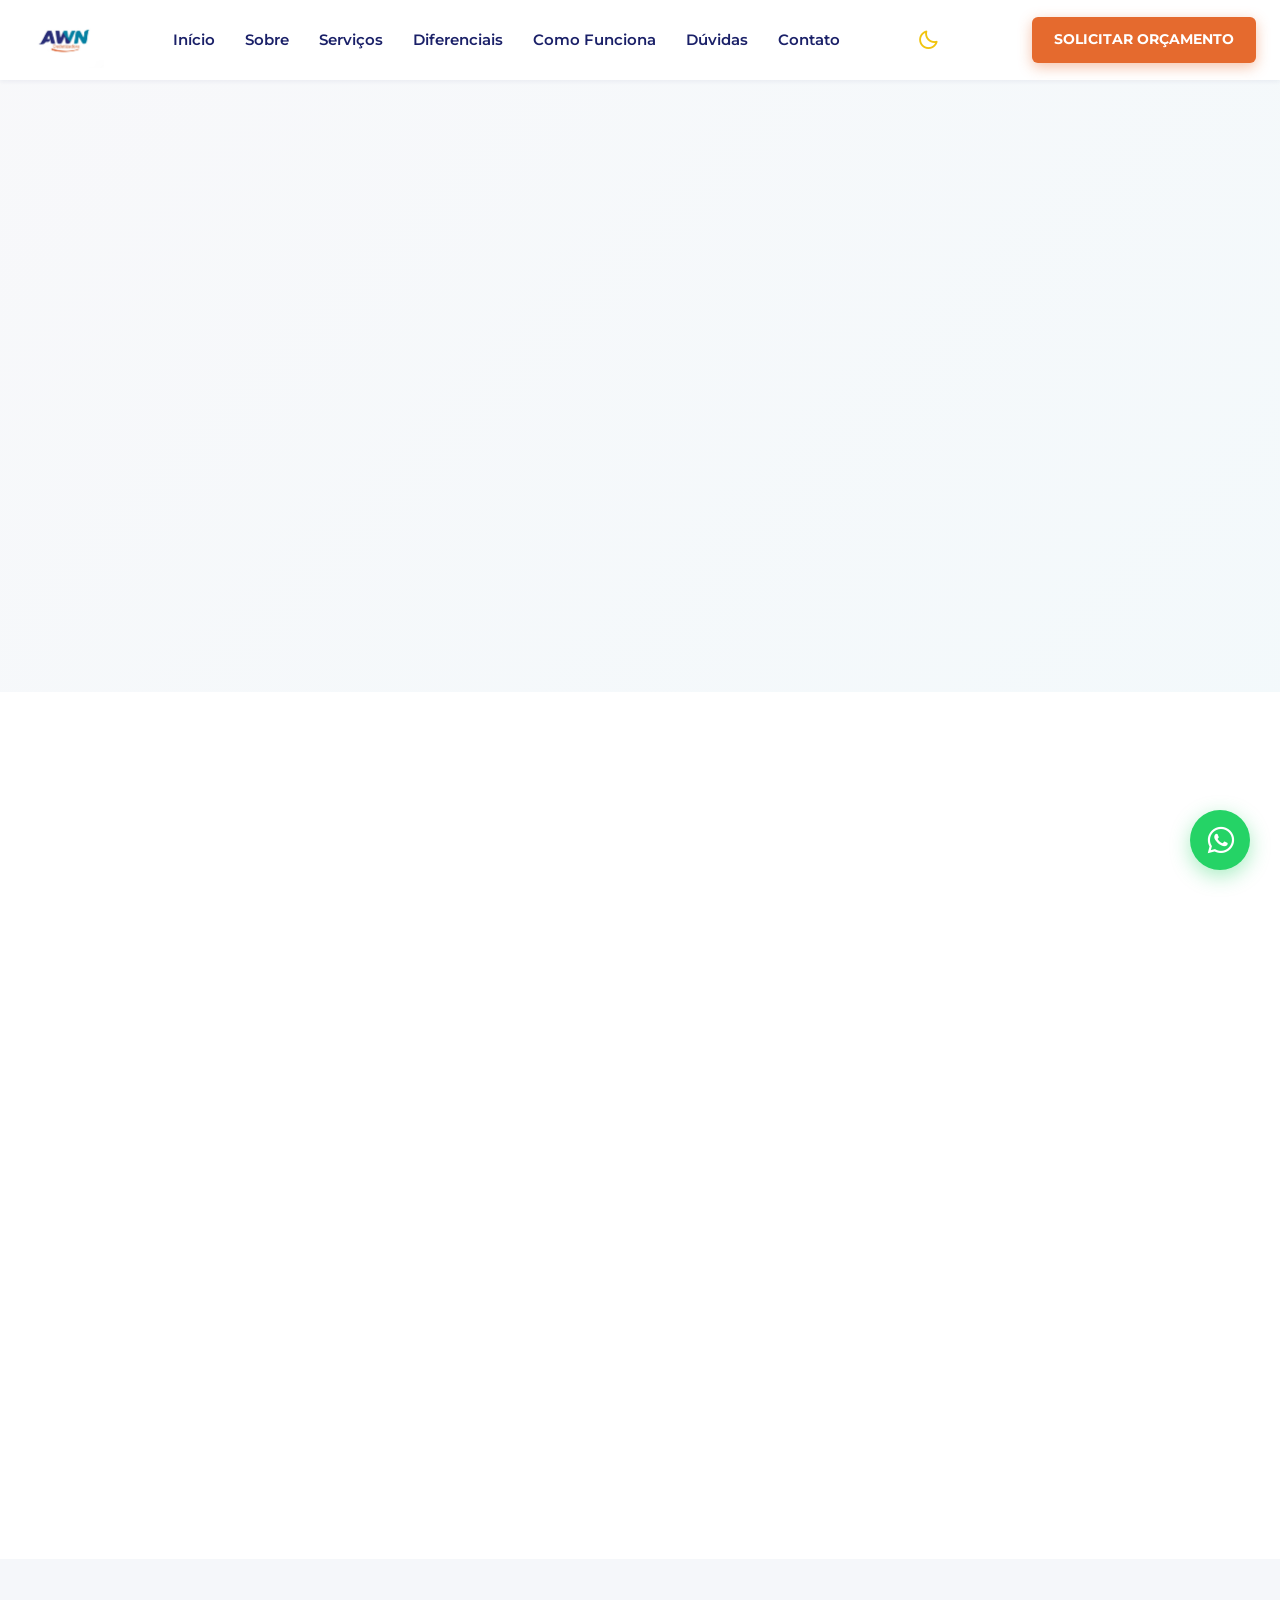
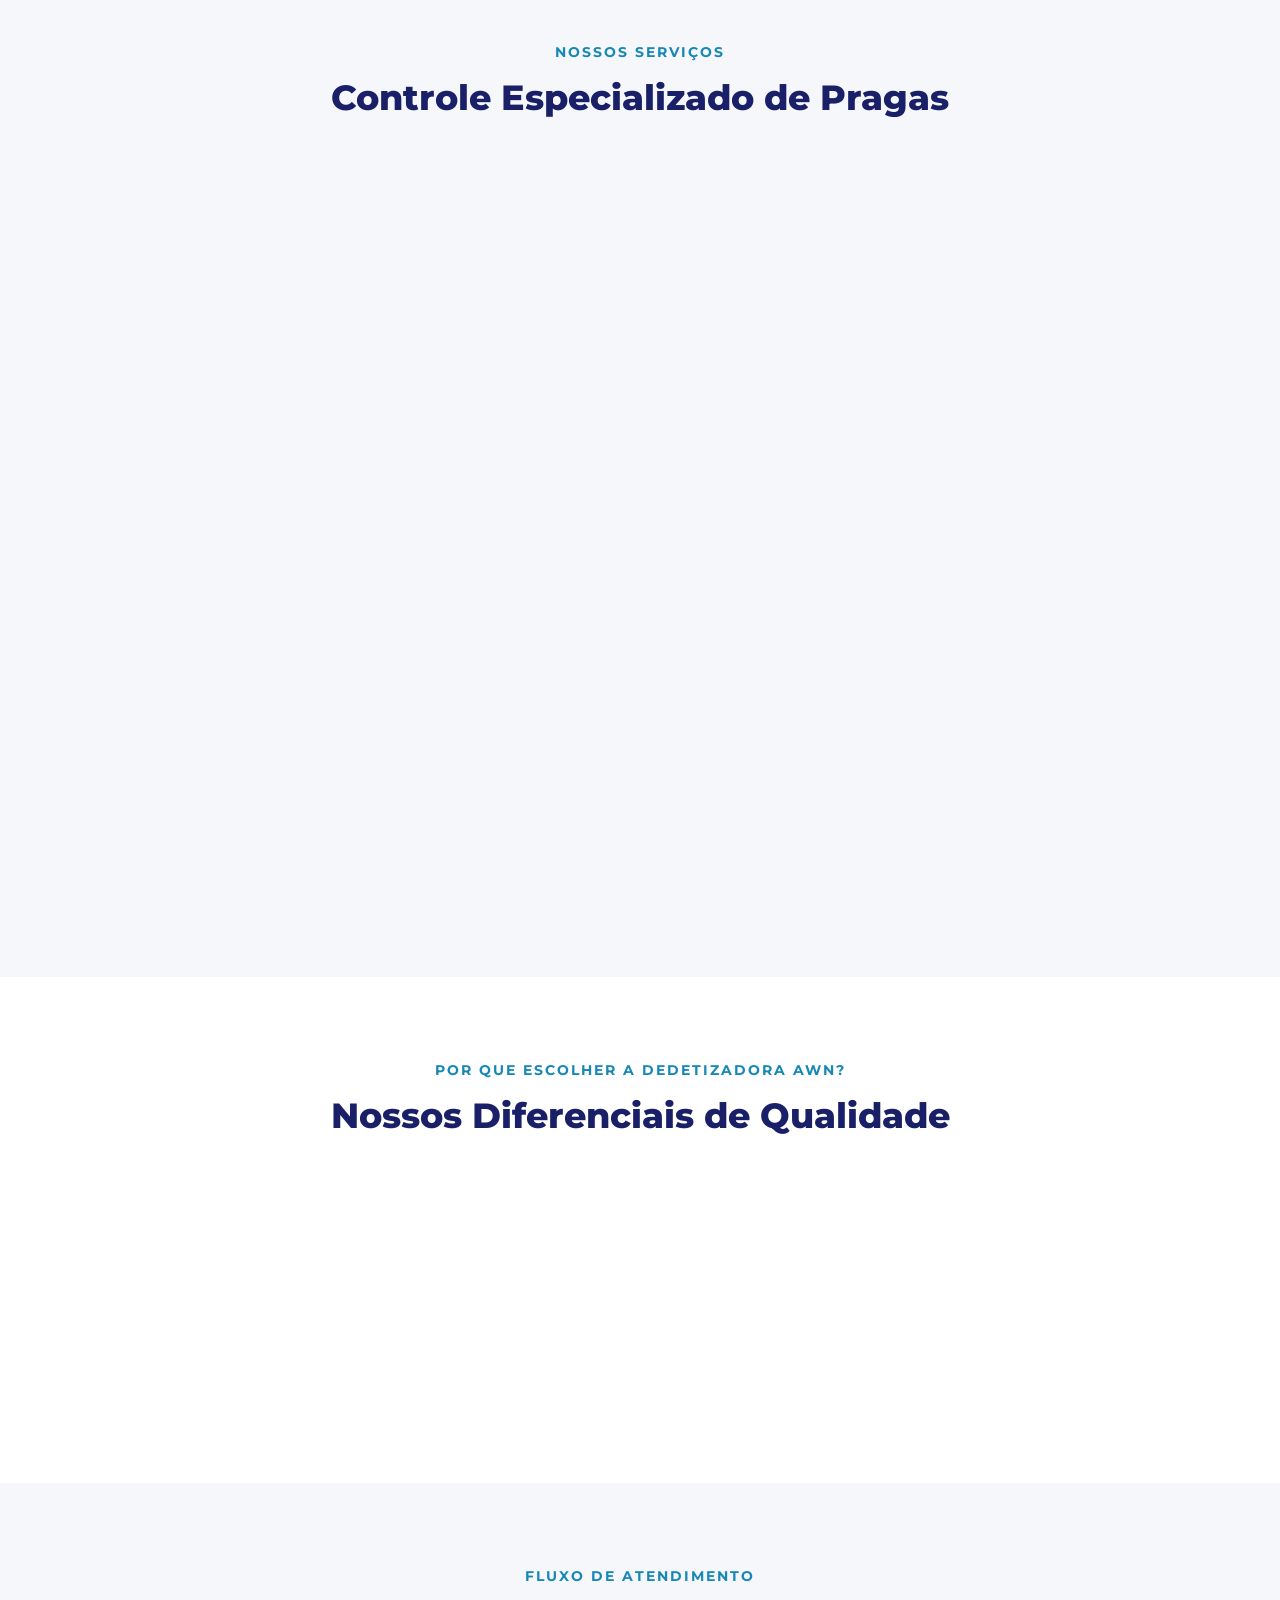
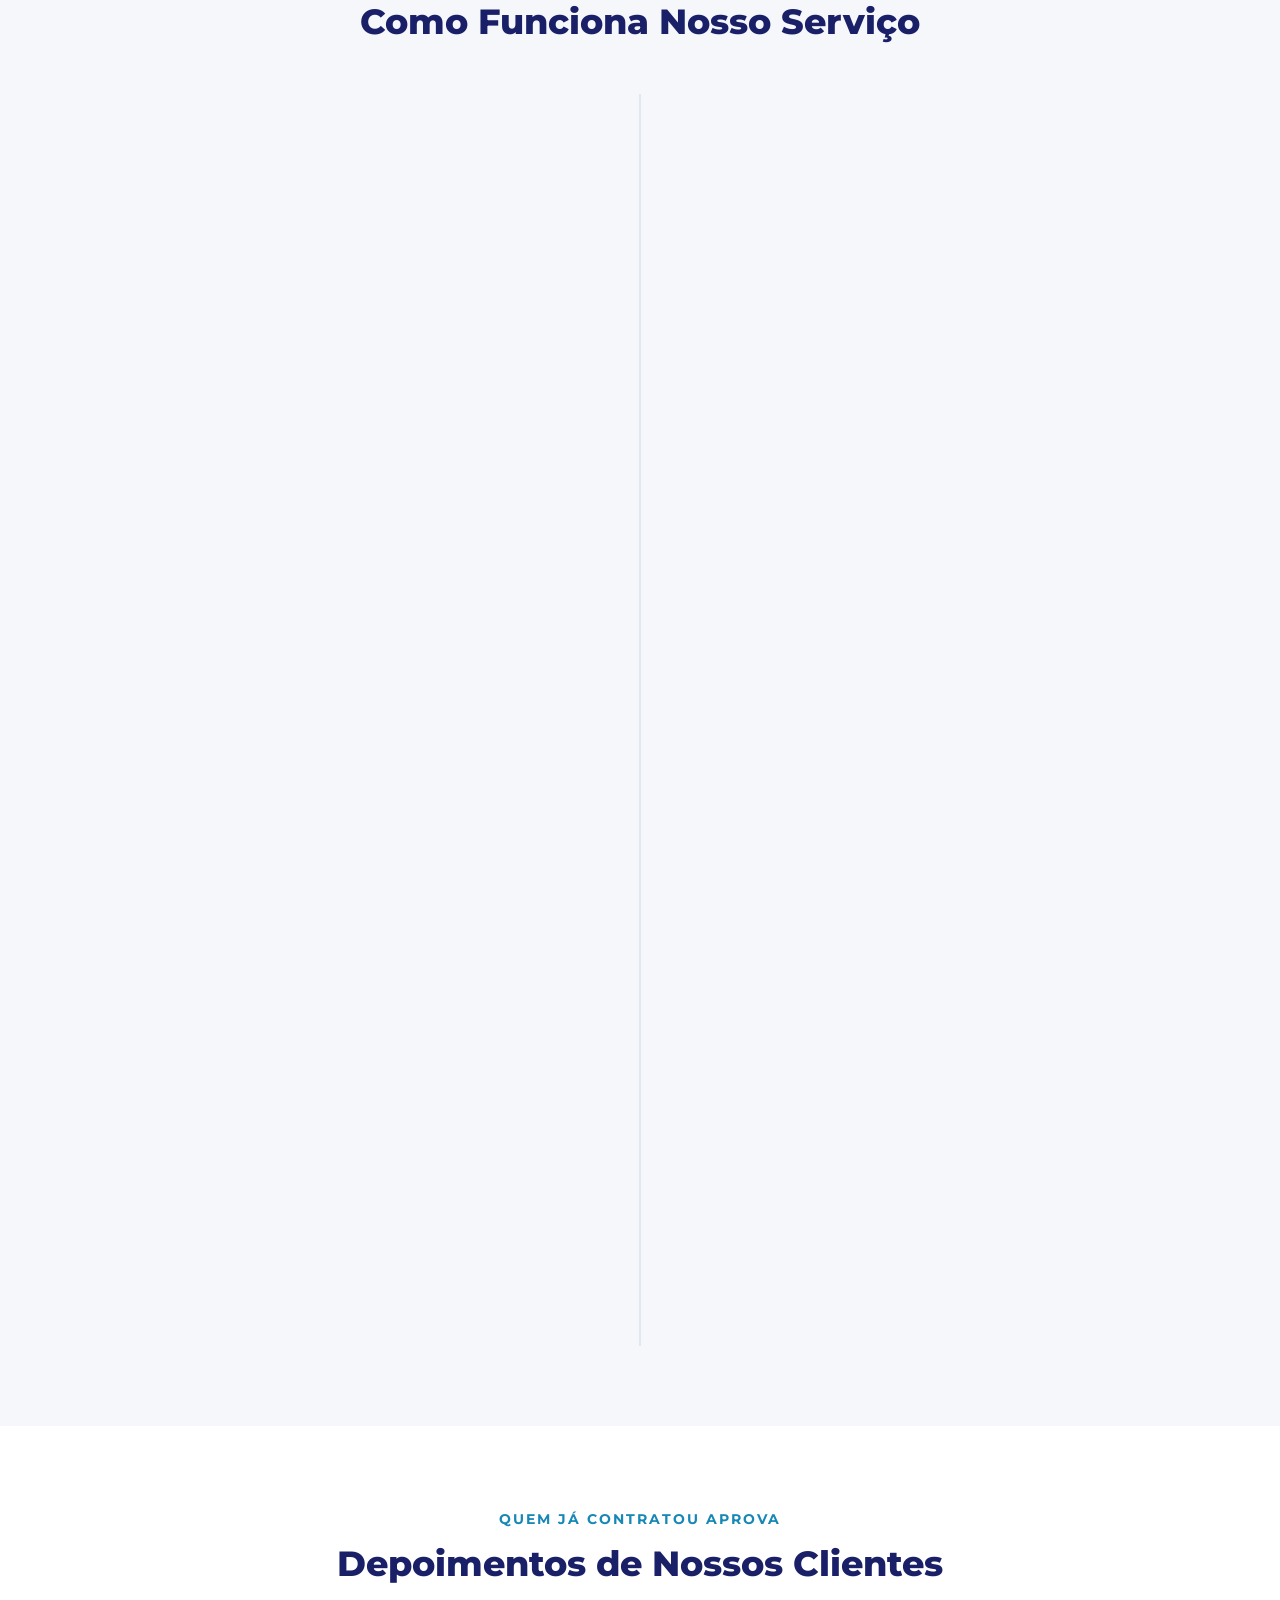
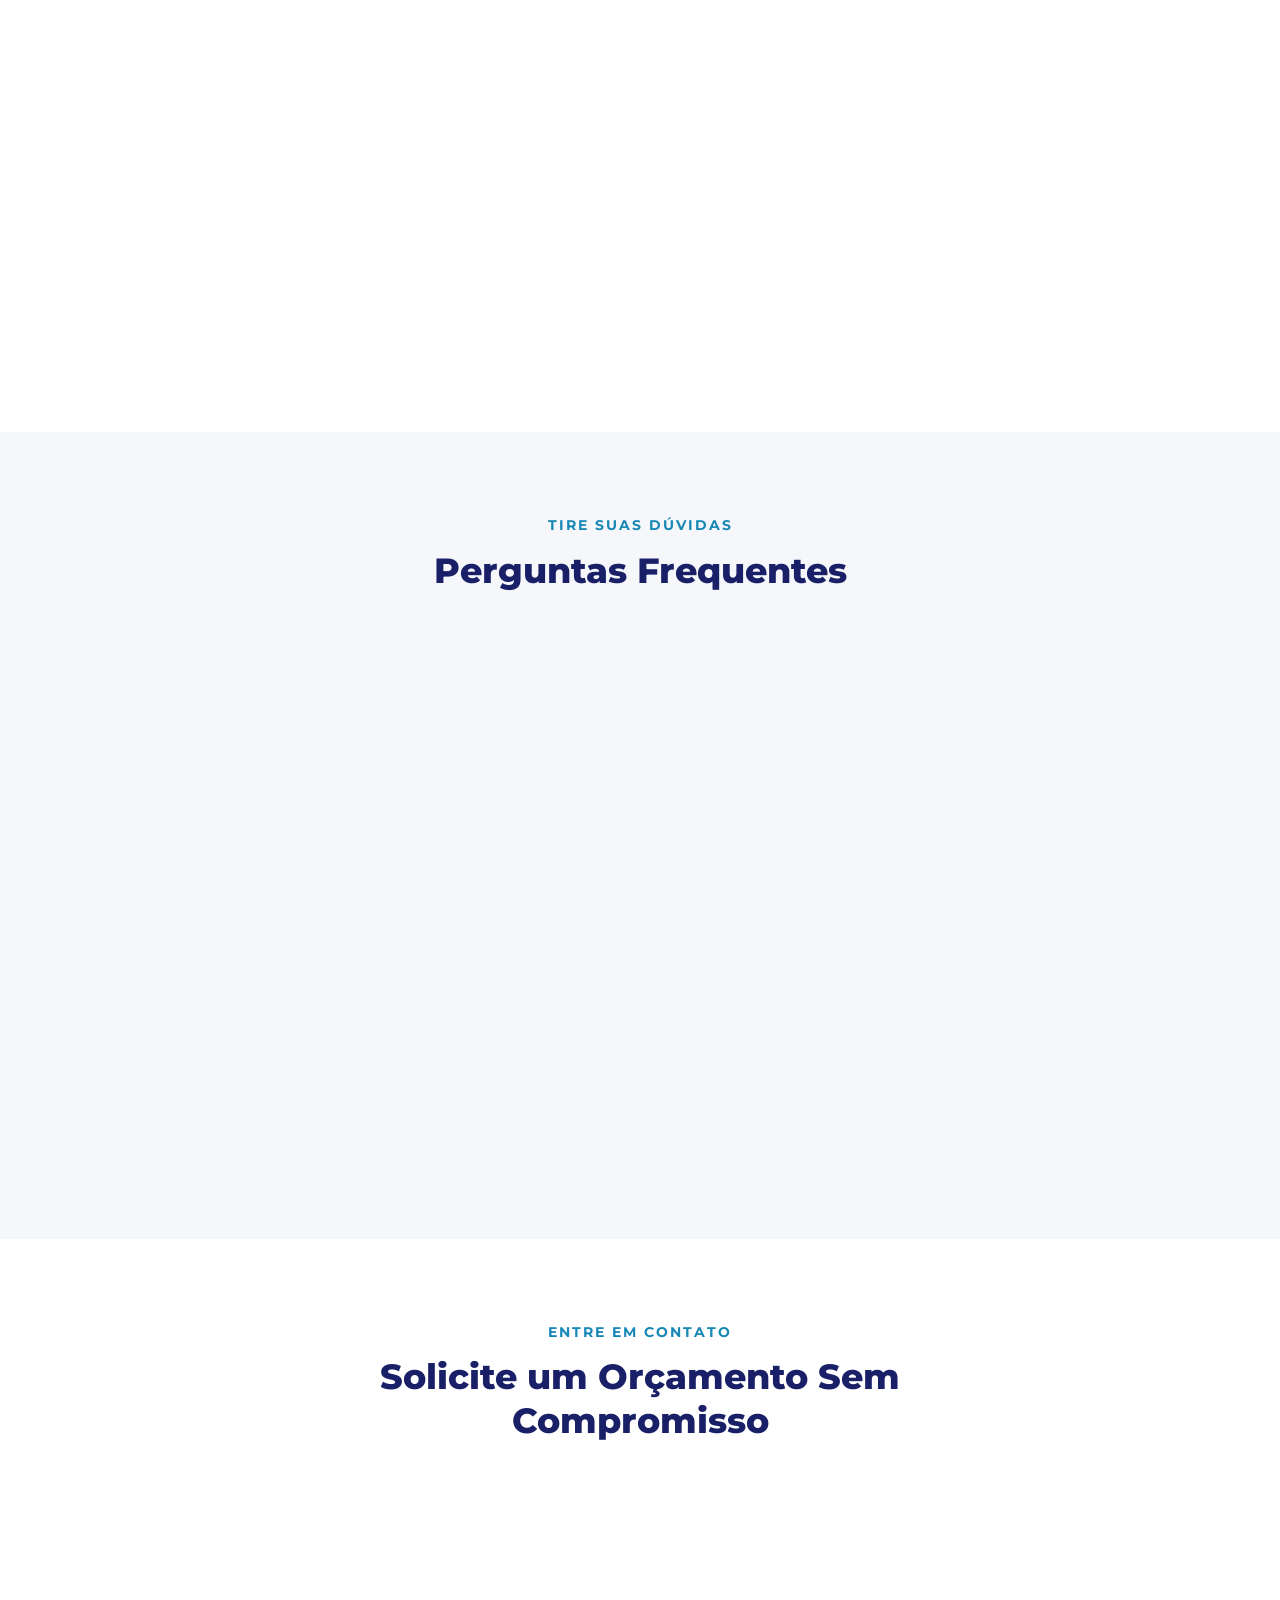
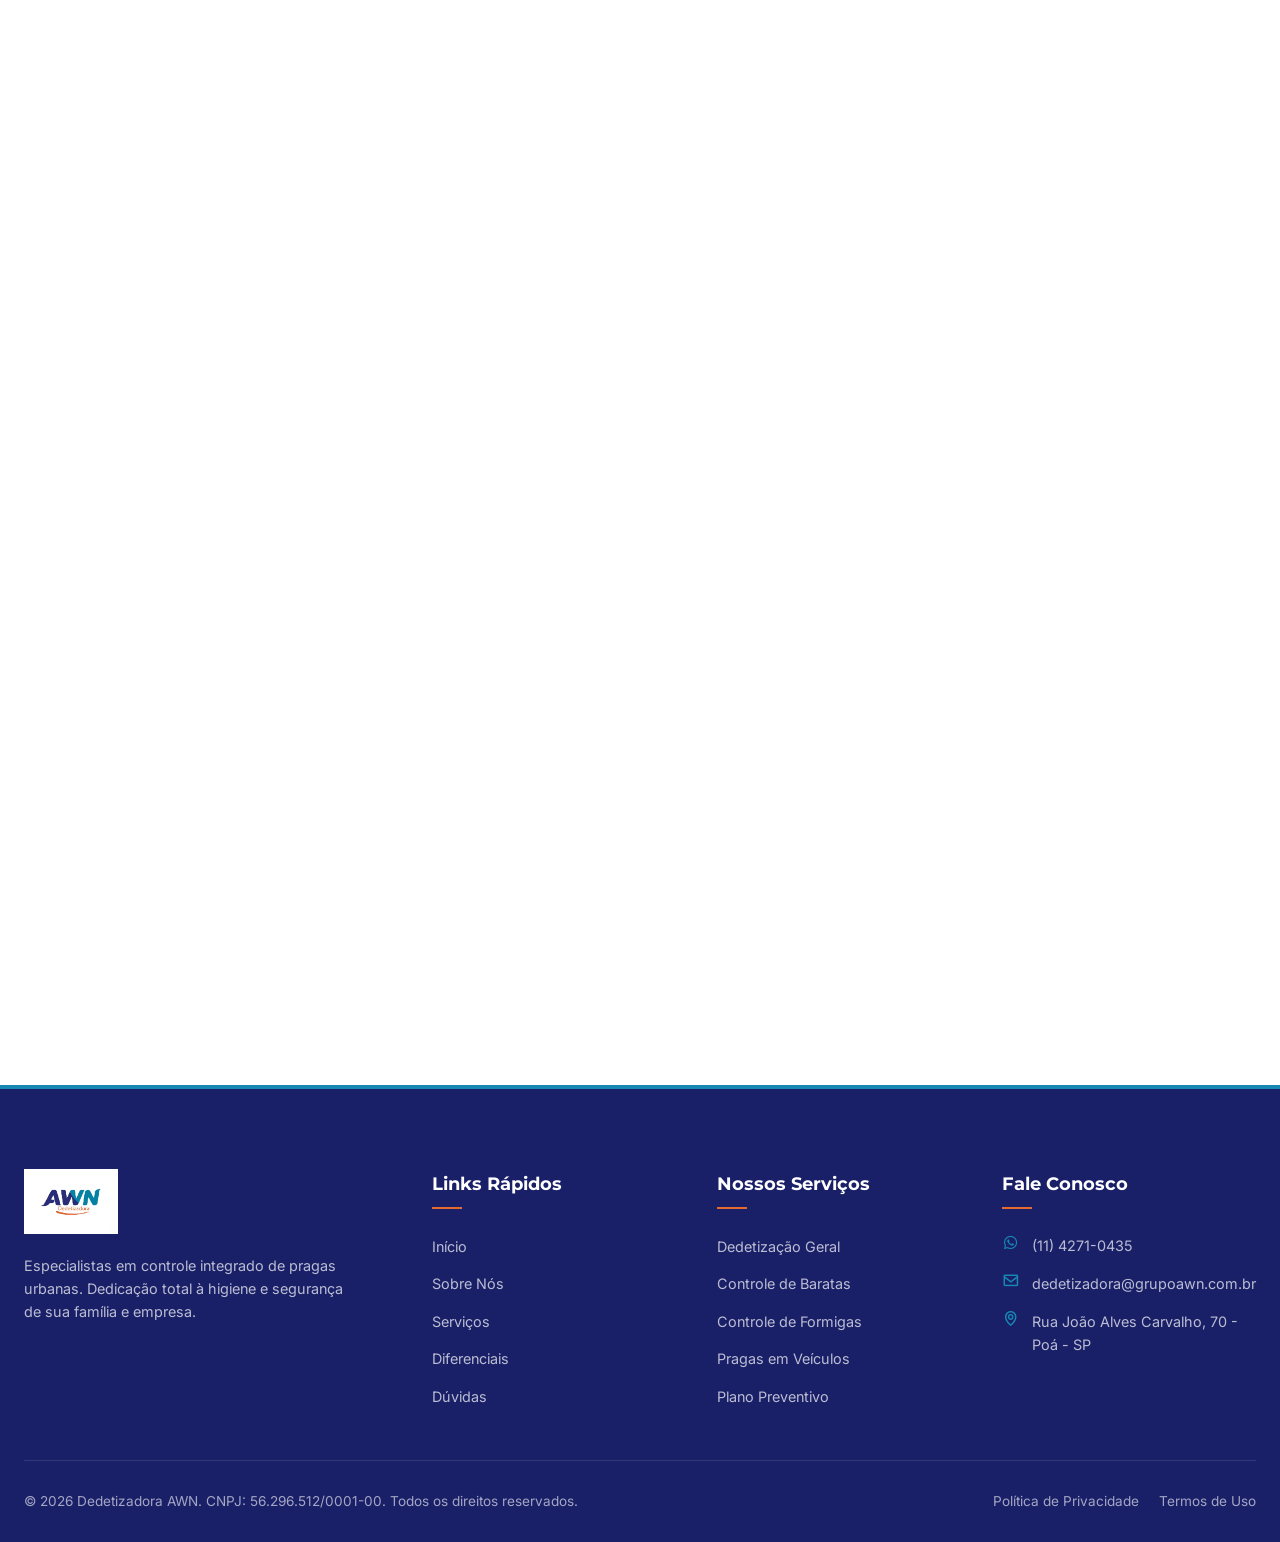
==== index.html @ 953af3a6 "fix: ajustar object-fit do video para contain e adicionar fundo preto" ====
<!DOCTYPE html>
<html lang="pt-BR">
<head>
  <meta charset="UTF-8">
  <meta name="viewport" content="width=device-width, initial-scale=1.0">
  <meta name="description" content="A Dedetizadora AWN oferece controle profissional de pragas urbanas (baratas, formigas, etc.) com segurança e excelência em residências, empresas, indústrias e veículos. Peça um orçamento!">
  <meta name="keywords" content="dedetizadora, dedetização, Dedetizadora AWN, controle de pragas, controle de baratas, controle de formigas, dedetização residencial, dedetização comercial, dedetização industrial, controle de pragas urbanas, controle de pragas em veículos">
  <meta name="author" content="Dedetizadora AWN">
  
  <!-- Open Graph / Facebook -->
  <meta property="og:type" content="website">
  <meta property="og:url" content="https://www.dedetizadoraawn.com.br/">
  <meta property="og:title" content="Dedetizadora AWN | Dedetização Profissional e Controle de Pragas">
  <meta property="og:description" content="Controle profissional de pragas urbanas em residências, comércios, indústrias e veículos com segurança e agilidade.">
  <meta property="og:image" content="assets/logo.jpeg">

  <!-- Twitter -->
  <meta property="twitter:card" content="summary_large_image">
  <meta property="twitter:title" content="Dedetizadora AWN | Dedetização Profissional e Controle de Pragas">
  <meta property="twitter:description" content="Controle profissional de pragas urbanas em residências, comércios, indústrias e veículos.">
  <meta property="twitter:image" content="assets/logo.jpeg">

  <title>Dedetizadora AWN | Dedetização Profissional e Controle de Pragas</title>

  <!-- Boxicons CDN for premium outline/solid icons -->
  <link href="https://unpkg.com/boxicons@2.1.4/css/boxicons.min.css" rel="stylesheet">
  <!-- Main Stylesheet -->
  <link rel="stylesheet" href="css/style.css">

  <!-- Schema.org Structured Data -->
  <script type="application/ld+json">
  {
    "@context": "https://schema.org",
    "@type": "LocalBusiness",
    "name": "Dedetizadora AWN",
    "legalName": "AWN DEDETIZADORA LTDA",
    "image": "assets/logo.jpeg",
    "logo": "assets/logo.jpeg",
    "url": "https://www.dedetizadoraawn.com.br",
    "telephone": "+55-11-4271-0435",
    "email": "dedetizadora@grupoawn.com.br",
    "address": {
      "@type": "PostalAddress",
      "streetAddress": "Rua João Alves Carvalho, 70",
      "addressLocality": "Poá",
      "addressRegion": "SP",
      "postalCode": "08568-360",
      "addressCountry": "BR"
    },
    "priceRange": "$$",
    "openingHoursSpecification": {
      "@type": "OpeningHoursSpecification",
      "dayOfWeek": [
        "Monday",
        "Tuesday",
        "Wednesday",
        "Thursday",
        "Friday",
        "Saturday"
      ],
      "opens": "08:00",
      "closes": "18:00"
    }
  }
  </script>
</head>
<body>

  <!-- HEADER -->
  <header class="header">
    <div class="container">
      <a href="#inicio" class="logo-link">
        <img src="assets/logo.jpeg" alt="Logotipo Oficial Dedetizadora AWN" class="logo-img">
      </a>
      
      <nav class="nav-bar">
        <ul class="nav-menu">
          <li><a href="#inicio" class="nav-link">Início</a></li>
          <li><a href="#sobre" class="nav-link">Sobre</a></li>
          <li><a href="#servicos" class="nav-link">Serviços</a></li>
          <li><a href="#diferenciais" class="nav-link">Diferenciais</a></li>
          <li><a href="#como-funciona" class="nav-link">Como Funciona</a></li>
          <li><a href="#faq" class="nav-link">Dúvidas</a></li>
          <li><a href="#contato" class="nav-link">Contato</a></li>
        </ul>
      </nav>

      <button id="theme-toggle" class="theme-toggle-btn" aria-label="Alternar Tema">
        <i class="bx bx-moon"></i>
      </button>
      <a href="#contato" class="btn btn-primary header-btn">SOLICITAR ORÇAMENTO</a>

      <button class="hamburger" aria-label="Menu de Navegação">
        <span></span>
        <span></span>
        <span></span>
      </button>
    </div>
  </header>

  <!-- HERO SECTION -->
  <section id="inicio" class="hero">
    <div class="container">
      <div class="hero-grid">
        <div class="hero-content" data-animate>
          <div class="hero-tag">
            <span></span> Proteção garantida contra pragas urbanas
          </div>
          <h1 class="hero-title">Dedetização Profissional e Controle de Pragas Urbanas</h1>
          <p class="hero-subtitle">A Dedetizadora AWN oferece soluções eficientes e seguras para eliminar e prevenir pragas em residências, empresas, indústrias e veículos.</p>
          <div class="hero-btns">
            <a href="#contato" class="btn btn-primary">Solicitar Orçamento</a>
            <a href="https://wa.me/551142710435" target="_blank" rel="noopener noreferrer" class="btn btn-whatsapp"><i class="bx bxl-whatsapp"></i> WhatsApp</a>
          </div>
        </div>
        <div class="hero-image-wrapper" data-animate>
          <div class="hero-img-box">
            <img src="https://images.unsplash.com/photo-1584622650111-993a426fbf0a?auto=format&fit=crop&w=1200&q=80" alt="Técnico Dedetizador em Ação - Ambiente Limpo e Seguro" loading="lazy">
          </div>
        </div>
      </div>
    </div>
  </section>

  <!-- SOBRE A EMPRESA -->
  <section id="sobre" class="section-padding">
    <div class="container">
      <div class="about-grid">
        <div class="about-img-box" data-animate>
          <video id="about-video" class="about-video" src="assets/video.mp4" autoplay muted loop style="width: 100%; height: 450px; object-fit: contain; background-color: #000000; border-radius: var(--border-radius-lg); box-shadow: var(--shadow-lg);"></video>
          <button id="video-sound-toggle" class="video-sound-btn" aria-label="Ativar Áudio" style="position: absolute; bottom: 20px; right: 20px; z-index: 10; background: rgba(0,0,0,0.6); color: white; border: none; width: 40px; height: 40px; border-radius: 50%; cursor: pointer; display: flex; align-items: center; justify-content: center; transition: 0.3s;"><i class="bx bx-volume-mute" style="font-size: 1.4rem;"></i></button>
          <div class="about-badge">
            <span class="number">100%</span>
            <span class="text">Segurança e Eficácia</span>
          </div>
        </div>
        <div class="about-content" data-animate>
          <div class="section-title-wrapper" style="margin: 0 0 30px 0;">
            <span class="section-subtitle">Sobre Nós</span>
            <h2 class="section-title">Confiança, Compromisso e Resultados Comprovados</h2>
          </div>
          <p class="about-text">A Dedetizadora AWN atua no controle de pragas urbanas oferecendo serviços especializados para residências, empresas, indústrias e estabelecimentos comerciais. Nossa missão é proporcionar ambientes saudáveis e livres de ameaças biológicas com transparência absoluta.</p>
          
          <div class="about-features">
            <div class="about-feature-item">
              <span class="about-feature-icon">✔</span>
              <div>
                <h4 class="about-feature-title">Equipe Capacitada</h4>
                <p class="about-feature-desc">Profissionais treinados e prontos para qualquer nível de infestação.</p>
              </div>
            </div>
            <div class="about-feature-item">
              <span class="about-feature-icon">✔</span>
              <div>
                <h4 class="about-feature-title">Produtos Adequados</h4>
                <p class="about-feature-desc">Fórmulas seguras registradas na ANVISA que protegem sua saúde.</p>
              </div>
            </div>
            <div class="about-feature-item">
              <span class="about-feature-icon">✔</span>
              <div>
                <h4 class="about-feature-title">Atendimento Personalizado</h4>
                <p class="about-feature-desc">Soluções moldadas de acordo com as especificidades do seu imóvel.</p>
              </div>
            </div>
            <div class="about-feature-item">
              <span class="about-feature-icon">✔</span>
              <div>
                <h4 class="about-feature-title">Segurança nos Procedimentos</h4>
                <p class="about-feature-desc">Cuidado extremo com crianças, pets e meio ambiente.</p>
              </div>
          </div>
      </div>
    </div>
  </div>

      <!-- MISSÃO, VISÃO E VALORES -->
      <div class="mvm-grid" style="margin-top: 60px;" data-animate>
        <div class="mvm-card">
          <div class="mvm-header">
            <img src="assets/logo.jpeg" alt="Logotipo AWN" class="mvm-logo">
            <h3 class="mvm-title">Missão</h3>
          </div>
          <p class="mvm-text">Controlar, valorizar por meio de Serviço Especializado de Controle de Pragas Urbanas, executados com excelência, segurança, honestidade e responsabilidade, garantindo a satisfação dos clientes e Respeitando o Meio Ambiente.</p>
        </div>
        <div class="mvm-card">
          <div class="mvm-header">
            <img src="assets/logo.jpeg" alt="Logotipo AWN" class="mvm-logo">
            <h3 class="mvm-title">Visão</h3>
          </div>
          <p class="mvm-text">Ser reconhecida como referência em Controle de Pragas Urbanas, destacando-se pela qualidade dos serviços prestados em Indústrias, Comércios, Residências, transmitindo confiança, transparência e compromisso com o Cliente.</p>
        </div>
        <div class="mvm-card">
          <div class="mvm-header">
            <img src="assets/logo.jpeg" alt="Logotipo AWN" class="mvm-logo">
            <h3 class="mvm-title">Valores</h3>
          </div>
          <p class="mvm-text">Nossos valores são pautados na honestidade, transparência, qualidade, segurança, inovação, respeito às pessoas e ao Meio Ambiente, sustentabilidade e compromisso com a excelência e a satisfação de nossos clientes.</p>
        </div>
      </div>
    </div>
  </section>

  <!-- SERVIÇOS -->
  <section id="servicos" class="section-padding bg-light">
    <div class="container">
      <div class="section-title-wrapper text-center">
        <span class="section-subtitle">Nossos Serviços</span>
        <h2 class="section-title">Controle Especializado de Pragas</h2>
      </div>

      <div class="services-grid">
        <!-- Dedetização Geral -->
        <div class="service-card" data-animate>
          <div class="service-icon-box">
            <i class="bx bx-home-alt"></i>
          </div>
          <h3 class="service-title">Dedetização Geral</h3>
          <p class="service-desc">Controle completo de pragas urbanas utilizando técnicas modernas e seguras para a proteção do seu lar ou comércio.</p>
          <a href="#contato" class="service-link">Solicitar <i class="bx bx-right-arrow-alt"></i></a>
        </div>

        <!-- Controle de Baratas -->
        <div class="service-card" data-animate>
          <div class="service-icon-box">
            <i class="bx bx-bug"></i>
          </div>
          <h3 class="service-title">Controle de Baratas</h3>
          <p class="service-desc">Tratamento especializado e localizado para eliminação de baratas e prevenção duradoura de novas infestações.</p>
          <a href="#contato" class="service-link">Solicitar <i class="bx bx-right-arrow-alt"></i></a>
        </div>

        <!-- Controle de Formigas -->
        <div class="service-card" data-animate>
          <div class="service-icon-box">
            <i class="bx bx-hive"></i>
          </div>
          <h3 class="service-title">Controle de Formigas</h3>
          <p class="service-desc">Eliminação precisa de focos ocultos, atacando e controlando diretamente as colônias estruturadas.</p>
          <a href="#contato" class="service-link">Solicitar <i class="bx bx-right-arrow-alt"></i></a>
        </div>

        <!-- Controle em Veículos -->
        <div class="service-card" data-animate>
          <div class="service-icon-box">
            <i class="bx bx-car"></i>
          </div>
          <h3 class="service-title">Controle de Pragas em Veículos</h3>
          <p class="service-desc">Aplicação profissional de praguicidas em frotas, caminhões e transportes, seguindo normas de segurança veicular.</p>
          <a href="#contato" class="service-link">Solicitar <i class="bx bx-right-arrow-alt"></i></a>
        </div>

        <!-- Controle Preventivo -->
        <div class="service-card" data-animate>
          <div class="service-icon-box">
            <i class="bx bx-shield-quarter"></i>
          </div>
          <h3 class="service-title">Controle Preventivo</h3>
          <p class="service-desc">Planos de controle e monitoramento contínuo para empresas, condomínios e indústrias manterem-se livres de pragas.</p>
          <a href="#contato" class="service-link">Solicitar <i class="bx bx-right-arrow-alt"></i></a>
        </div>
      </div>
    </div>
  </section>

  <!-- DIFERENCIAIS -->
  <section id="diferenciais" class="section-padding">
    <div class="container">
      <div class="section-title-wrapper text-center">
        <span class="section-subtitle">Por que escolher a Dedetizadora AWN?</span>
        <h2 class="section-title">Nossos Diferenciais de Qualidade</h2>
      </div>

      <div class="diff-grid">
        <div class="diff-card" data-animate>
          <i class="bx bx-time-five diff-icon"></i>
          <h4 class="diff-title">Atendimento Rápido</h4>
          <p class="diff-desc">Equipe de prontidão para responder e agendar o seu tratamento sem demoras.</p>
        </div>
        <div class="diff-card" data-animate>
          <i class="bx bx-award diff-icon"></i>
          <h4 class="diff-title">Técnicos Especializados</h4>
          <p class="diff-desc">Profissionais altamente treinados com os melhores equipamentos do mercado.</p>
        </div>
        <div class="diff-card" data-animate>
          <i class="bx bx-test-tube diff-icon"></i>
          <h4 class="diff-title">Produtos de Qualidade</h4>
          <p class="diff-desc">Utilização exclusiva de produtos de laboratórios renomados e autorizados.</p>
        </div>
        <div class="diff-card" data-animate>
          <i class="bx bx-lock-alt diff-icon"></i>
          <h4 class="diff-title">Segurança Máxima</h4>
          <p class="diff-desc">Procedimentos elaborados para garantir a proteção de pessoas, pets e plantas.</p>
        </div>
      </div>
    </div>
  </section>

  <!-- COMO FUNCIONA (LINHA DO TEMPO) -->
  <section id="como-funciona" class="section-padding bg-light">
    <div class="container">
      <div class="section-title-wrapper text-center">
        <span class="section-subtitle">Fluxo de Atendimento</span>
        <h2 class="section-title">Como Funciona Nosso Serviço</h2>
      </div>

      <div class="timeline">
        <div class="timeline-item left" data-animate>
          <div class="timeline-content">
            <span class="timeline-step">1</span>
            <h4 class="timeline-title">Solicitação do Orçamento</h4>
            <p class="timeline-desc">Você entra em contato conosco por WhatsApp ou formulário descrevendo seu problema.</p>
          </div>
        </div>
        
        <div class="timeline-item right" data-animate>
          <div class="timeline-content">
            <span class="timeline-step">2</span>
            <h4 class="timeline-title">Avaliação do Local</h4>
            <p class="timeline-desc">Análise técnica detalhada das áreas afetadas e do nível de infestação das pragas.</p>
          </div>
        </div>

        <div class="timeline-item left" data-animate>
          <div class="timeline-content">
            <span class="timeline-step">3</span>
            <h4 class="timeline-title">Identificação do Problema</h4>
            <p class="timeline-desc">Mapeamos as espécies invasoras e criamos a estratégia ideal de eliminação.</p>
          </div>
        </div>

        <div class="timeline-item right" data-animate>
          <div class="timeline-content">
            <span class="timeline-step">4</span>
            <h4 class="timeline-title">Aplicação do Tratamento</h4>
            <p class="timeline-desc">Execução segura do serviço com produtos certificados e técnicos dedicados.</p>
          </div>
        </div>

        <div class="timeline-item left" data-animate>
          <div class="timeline-content">
            <span class="timeline-step">5</span>
            <h4 class="timeline-title">Orientações ao Cliente</h4>
            <p class="timeline-desc">Passamos as recomendações pós-aplicação e cuidados preventivos imediatos.</p>
          </div>
        </div>

        <div class="timeline-item right" data-animate>
          <div class="timeline-content">
            <span class="timeline-step">6</span>
            <h4 class="timeline-title">Prevenção Futura</h4>
            <p class="timeline-desc">Sugestões de controle periódico para manter as pragas permanentemente longe.</p>
          </div>
        </div>
      </div>
    </div>
  </section>

  <!-- DEPOIMENTOS -->
  <section class="section-padding">
    <div class="container">
      <div class="section-title-wrapper text-center">
        <span class="section-subtitle">Quem já contratou aprova</span>
        <h2 class="section-title">Depoimentos de Nossos Clientes</h2>
      </div>

      <div class="testimonials-grid">
        <div class="testimonial-card" data-animate>
          <div class="testimonial-stars">★★★★★</div>
          <p class="testimonial-text">"Contratei a Dedetizadora AWN para eliminar uma infestação de baratas na minha residência. O atendimento foi imediato e o serviço muito limpo. Recomendo!"</p>
          <div class="testimonial-user">
            <div class="testimonial-avatar">MR</div>
            <div>
              <h5 class="testimonial-name">Marcos Rocha</h5>
              <span class="testimonial-role">Residencial - Poá, SP</span>
            </div>
          </div>
        </div>

        <div class="testimonial-card" data-animate>
          <div class="testimonial-stars">★★★★★</div>
          <p class="testimonial-text">"Excelente equipe. Fizemos o controle preventivo em nossa transportadora e a aplicação na frota de caminhões. Muita transparência e pontualidade."</p>
          <div class="testimonial-user">
            <div class="testimonial-avatar">AS</div>
            <div>
              <h5 class="testimonial-name">Ana Souza</h5>
              <span class="testimonial-role">Gerente Comercial - São Paulo, SP</span>
            </div>
          </div>
        </div>

        <div class="testimonial-card" data-animate>
          <div class="testimonial-stars">★★★★★</div>
          <p class="testimonial-text">"Os técnicos da Dedetizadora AWN foram muito atenciosos. Explicaram detalhadamente os cuidados pós-aplicação por causa do meu cachorro. Super seguro!"</p>
          <div class="testimonial-user">
            <div class="testimonial-avatar">FL</div>
            <div>
              <h5 class="testimonial-name">Fernanda Lima</h5>
              <span class="testimonial-role">Residencial - Suzano, SP</span>
            </div>
          </div>
        </div>
      </div>
    </div>
  </section>

  <!-- FAQ -->
  <section id="faq" class="section-padding bg-light">
    <div class="container">
      <div class="section-title-wrapper text-center">
        <span class="section-subtitle">Tire suas dúvidas</span>
        <h2 class="section-title">Perguntas Frequentes</h2>
      </div>

      <div class="faq-list">
        <div class="faq-item" data-animate>
          <button class="faq-question">
            A dedetização é segura?
            <span class="faq-icon-toggle">+</span>
          </button>
          <div class="faq-answer">
            <div class="faq-answer-content">
              Sim! Trabalhamos exclusivamente com praguicidas licenciados pela ANVISA e pelo Ministério da Saúde. Nossos técnicos utilizam metodologias de aplicação controladas para garantir a total segurança das pessoas e de animais de estimação.
            </div>
          </div>
        </div>

        <div class="faq-item" data-animate>
          <button class="faq-question">
            Quanto tempo dura o tratamento?
            <span class="faq-icon-toggle">+</span>
          </button>
          <div class="faq-answer">
            <div class="faq-answer-content">
              O tempo de eficácia e garantia varia de acordo com o tipo de praga e o método de aplicação utilizado, geralmente durando entre 3 a 6 meses. Recomendamos planos preventivos frequentes para locais com grande fluxo de mercadorias.
            </div>
          </div>
        </div>

        <div class="faq-item" data-animate>
          <button class="faq-question">
            Preciso sair do ambiente durante o serviço?
            <span class="faq-icon-toggle">+</span>
          </button>
          <div class="faq-answer">
            <div class="faq-answer-content">
              Para a maioria das dedetizações por pulverização convencional, é indicado afastar-se do ambiente por um período de 4 a 6 horas após a aplicação. Crianças, gestantes, idosos e pets podem requerer até 24 horas a depender da recomendação técnica. Em tratamentos com gel, geralmente não há necessidade de desocupar o local.
            </div>
          </div>
        </div>

        <div class="faq-item" data-animate>
          <button class="faq-question">
            Vocês atendem empresas?
            <span class="faq-icon-toggle">+</span>
          </button>
          <div class="faq-answer">
            <div class="faq-answer-content">
              Com certeza! Atendemos indústrias, comércios, escritórios, condomínios e estabelecimentos de alimentação com emissão de laudo técnico exigido pela Vigilância Sanitária.
            </div>
          </div>
        </div>

        <div class="faq-item" data-animate>
          <button class="faq-question">
            Vocês trabalham com veículos?
            <span class="faq-icon-toggle">+</span>
          </button>
          <div class="faq-answer">
            <div class="faq-answer-content">
              Sim, possuímos um serviço específico de desinfecção e aplicação de praguicidas em frotas de transporte de cargas, carros particulares, ônibus e caminhões baú, prezando pela segurança da carga e dos condutores.
            </div>
          </div>
        </div>

        <div class="faq-item" data-animate>
          <button class="faq-question">
            Como solicitar orçamento?
            <span class="faq-icon-toggle">+</span>
          </button>
          <div class="faq-answer">
            <div class="faq-answer-content">
              Você pode preencher nosso formulário de contato logo abaixo nesta página, ou clicar no botão do WhatsApp para falar diretamente e de forma imediata com nosso plantão de atendimento.
            </div>
          </div>
        </div>
      </div>
    </div>
  </section>

  <!-- CONTATO -->
  <section id="contato" class="section-padding">
    <div class="container">
      <div class="section-title-wrapper text-center">
        <span class="section-subtitle">Entre em contato</span>
        <h2 class="section-title">Solicite um Orçamento Sem Compromisso</h2>
      </div>

      <div class="contact-grid">
        <!-- Painel de Informações -->
        <div class="contact-info-panel" data-animate>
          <div>
            <h3 class="contact-info-title">Dedetizadora AWN</h3>
            <p class="contact-info-desc">Fale conosco para agendar visitas técnicas ou tirar dúvidas sobre os tratamentos.</p>
            
            <div class="contact-details">
              <div class="contact-detail-item">
                <i class="bx bxl-whatsapp contact-detail-icon"></i>
                <div class="contact-detail-text">
                  <strong>WhatsApp</strong>
                  <a href="https://wa.me/551142710435" target="_blank">(11) 4271-0435</a>
                </div>
              </div>

              <div class="contact-detail-item">
                <i class="bx bx-envelope contact-detail-icon"></i>
                <div class="contact-detail-text">
                  <strong>E-mail</strong>
                  <a href="mailto:dedetizadora@grupoawn.com.br">dedetizadora@grupoawn.com.br</a>
                </div>
              </div>

              <div class="contact-detail-item">
                <i class="bx bx-map contact-detail-icon"></i>
                <div class="contact-detail-text">
                  <strong>Endereço</strong>
                  <span>Rua João Alves Carvalho, 70 - Jardim Nova Poá, Poá - SP, 08568-360</span>
                </div>
              </div>

              <div class="contact-detail-item">
                <i class="bx bx-info-circle contact-detail-icon"></i>
                <div class="contact-detail-text">
                  <strong>CNPJ</strong>
                  <span>56.296.512/0001-00</span>
                </div>
              </div>
            </div>
          </div>

          <div class="contact-socials-wrapper">
            <p style="margin-bottom: 12px; font-weight: 600;">Siga-nos nas redes sociais:</p>
            <div class="contact-socials">
              <a href="https://instagram.com/awndedetizadora" target="_blank" rel="noopener noreferrer" class="social-icon" aria-label="Instagram"><i class="bx bxl-instagram"></i></a>
            </div>
          </div>
        </div>

        <!-- Formulário de Contato -->
        <div class="contact-form-box" data-animate>
          <form id="contact-form">
            <div class="form-group">
              <label for="form-name" class="form-label">Nome Completo *</label>
              <input type="text" id="form-name" class="form-control" placeholder="Seu nome completo" required>
            </div>

            <div class="form-group-row">
              <div class="form-group">
                <label for="form-phone" class="form-label">Telefone / WhatsApp *</label>
                <input type="tel" id="form-phone" class="form-control" placeholder="(11) 99999-9999" required>
              </div>
              <div class="form-group">
                <label for="form-email" class="form-label">E-mail *</label>
                <input type="email" id="form-email" class="form-control" placeholder="seuemail@provedor.com" required>
              </div>
            </div>

            <div class="form-group">
              <label for="form-service" class="form-label">Tipo de Serviço *</label>
              <select id="form-service" class="form-control" required>
                <option value="" disabled selected>Selecione um serviço</option>
                <option value="dedetizacao-geral">Dedetização Geral</option>
                <option value="controle-baratas">Controle de Baratas</option>
                <option value="controle-formigas">Controle de Formigas</option>
                <option value="controle-veicular">Controle de Pragas em Veículos</option>
                <option value="controle-preventivo">Controle Preventivo / Comercial</option>
              </select>
            </div>

            <div class="form-group">
              <label for="form-message" class="form-label">Mensagem / Observação *</label>
              <textarea id="form-message" class="form-control" placeholder="Conte-nos um pouco sobre o problema e o local..." required></textarea>
            </div>

            <button type="submit" class="btn btn-primary form-btn">ENVIAR SOLICITAÇÃO</button>
          </form>
        </div>
      </div>

      <!-- Google Maps Embed -->
      <div class="map-container" data-animate>
        <iframe src="https://www.google.com/maps/embed?pb=!1m18!1m12!1m3!1d3658.125740449929!2d-46.350114!3d-23.527988!2m3!1f0!2f0!3f0!3m2!1i1024!2i768!4f13.1!3m3!1m2!1s0x94ce7bdf55555555%3A0x8888888888888888!2sR.%20Jo%C3%A3o%20Alves%20Carvalho%2C%2070%20-%20Jardim%20Nova%20Poa%2C%20Po%C3%A1%20-%20SP%2C%2008568-360!5e0!3m2!1spt-BR!2sbr!4v1700000000000!5m2!1spt-BR!2sbr" width="600" height="450" style="border:0;" allowfullscreen="" loading="lazy" referrerpolicy="no-referrer-when-downgrade"></iframe>
      </div>
    </div>
  </section>

  <!-- FOOTER -->
  <footer class="footer">
    <div class="container">
      <div class="footer-top">
        <div>
          <img src="assets/logo.jpeg" alt="Dedetizadora AWN Logo Rodapé" class="footer-logo-img">
          <p class="footer-company-desc">Especialistas em controle integrado de pragas urbanas. Dedicação total à higiene e segurança de sua família e empresa.</p>
        </div>

        <div>
          <h4 class="footer-title">Links Rápidos</h4>
          <ul class="footer-links">
            <li><a href="#inicio" class="footer-link">Início</a></li>
            <li><a href="#sobre" class="footer-link">Sobre Nós</a></li>
            <li><a href="#servicos" class="footer-link">Serviços</a></li>
            <li><a href="#diferenciais" class="footer-link">Diferenciais</a></li>
            <li><a href="#faq" class="footer-link">Dúvidas</a></li>
          </ul>
        </div>

        <div>
          <h4 class="footer-title">Nossos Serviços</h4>
          <ul class="footer-links">
            <li><a href="#servicos" class="footer-link">Dedetização Geral</a></li>
            <li><a href="#servicos" class="footer-link">Controle de Baratas</a></li>
            <li><a href="#servicos" class="footer-link">Controle de Formigas</a></li>
            <li><a href="#servicos" class="footer-link">Pragas em Veículos</a></li>
            <li><a href="#servicos" class="footer-link">Plano Preventivo</a></li>
          </ul>
        </div>

        <div>
          <h4 class="footer-title">Fale Conosco</h4>
          <div class="footer-contact-item">
            <i class="bx bxl-whatsapp footer-contact-icon"></i>
            <span>(11) 4271-0435</span>
          </div>
          <div class="footer-contact-item">
            <i class="bx bx-envelope footer-contact-icon"></i>
            <span>dedetizadora@grupoawn.com.br</span>
          </div>
          <div class="footer-contact-item">
            <i class="bx bx-map footer-contact-icon"></i>
            <span>Rua João Alves Carvalho, 70 - Poá - SP</span>
          </div>
        </div>
      </div>

      <div class="footer-bottom">
        <p class="footer-copyright">&copy; 2026 Dedetizadora AWN. CNPJ: 56.296.512/0001-00. Todos os direitos reservados.</p>
        <div class="footer-bottom-links">
          <a href="#" class="footer-bottom-link">Política de Privacidade</a>
          <a href="#" class="footer-bottom-link">Termos de Uso</a>
        </div>
      </div>
    </div>
  </footer>

  <!-- WhatsApp Floating Button -->
  <a href="https://wa.me/551142710435" target="_blank" rel="noopener noreferrer" class="whatsapp-float" aria-label="Fale conosco no WhatsApp">
    <i class="bx bxl-whatsapp"></i>
  </a>

  <!-- Main JavaScript File -->
  <script src="js/main.js"></script>
</body>
</html>
---- css/style.css ----
/* Google Fonts */
@import url('https://fonts.googleapis.com/css2?family=Inter:wght@300;400;500;600;700&family=Montserrat:wght@400;500;600;700;800&display=swap');

/* CSS Variables */
:root {
  --color-primary: #1A2068;       /* Azul Marinho */
  --color-secondary: #3A3B8F;     /* Azul/Violeta */
  --color-accent: #1788B5;        /* Azul Turquesa */
  --color-highlight: #E56A2E;     /* Laranja de destaque */
  --color-white: #FFFFFF;
  --color-bg-light: #F5F7FA;
  --color-text-dark: #1E2229;
  --color-text-muted: #5A6578;
  --color-border: #E2E8F0;
  
  --font-title: 'Montserrat', sans-serif;
  --font-body: 'Inter', sans-serif;
  
  --transition-fast: 0.2s ease;
  --transition-normal: 0.3s ease;
  --transition-slow: 0.5s ease;
  
  --shadow-sm: 0 2px 4px rgba(26, 32, 104, 0.05);
  --shadow-md: 0 10px 20px rgba(26, 32, 104, 0.08);
  --shadow-lg: 0 20px 40px rgba(26, 32, 104, 0.12);
  
  --border-radius-sm: 6px;
  --border-radius-md: 12px;
  --border-radius-lg: 20px;
}

/* Reset and Base Styles */
*, *::before, *::after {
  box-sizing: border-box;
  margin: 0;
  padding: 0;
}

html {
  scroll-behavior: smooth;
  scroll-padding-top: 80px; /* Header height offset */
}

body {
  font-family: var(--font-body);
  color: var(--color-text-dark);
  background-color: var(--color-white);
  line-height: 1.6;
  overflow-x: hidden;
}

img {
  max-width: 100%;
  height: auto;
  display: block;
}

a {
  text-decoration: none;
  color: inherit;
  transition: var(--transition-fast);
}

button, input, textarea, select {
  font-family: inherit;
  font-size: inherit;
}

ul {
  list-style: none;
}

/* Utility Classes */
.container {
  width: 100%;
  max-width: 1320px;
  margin: 0 auto;
  padding: 0 24px;
}

.section-padding {
  padding: 80px 0;
}

.bg-light {
  background-color: var(--color-bg-light);
}

.text-center {
  text-align: center;
}

/* Titles and Headers */
.section-title-wrapper {
  max-width: 700px;
  margin: 0 auto 50px auto;
}

.section-subtitle {
  color: var(--color-accent);
  font-family: var(--font-title);
  font-weight: 700;
  text-transform: uppercase;
  letter-spacing: 2px;
  font-size: 0.85rem;
  margin-bottom: 12px;
  display: inline-block;
}

.section-title {
  font-family: var(--font-title);
  font-size: 2.2rem;
  color: var(--color-primary);
  font-weight: 800;
  line-height: 1.25;
}

/* Buttons */
.btn {
  display: inline-flex;
  align-items: center;
  justify-content: center;
  padding: 14px 28px;
  border-radius: var(--border-radius-sm);
  font-weight: 700;
  font-family: var(--font-title);
  cursor: pointer;
  transition: var(--transition-normal);
  border: 2px solid transparent;
  gap: 10px;
}

.btn-primary {
  background-color: var(--color-highlight);
  color: var(--color-white);
  box-shadow: 0 4px 14px rgba(229, 106, 46, 0.4);
}

.btn-primary:hover {
  background-color: #d1561b;
  transform: translateY(-2px);
  box-shadow: 0 6px 20px rgba(229, 106, 46, 0.5);
}

.btn-secondary {
  background-color: var(--color-primary);
  color: var(--color-white);
  box-shadow: 0 4px 14px rgba(26, 32, 104, 0.3);
}

.btn-secondary:hover {
  background-color: var(--color-secondary);
  transform: translateY(-2px);
  box-shadow: 0 6px 20px rgba(26, 32, 104, 0.4);
}

.btn-outline {
  border-color: var(--color-primary);
  color: var(--color-primary);
  background-color: transparent;
}

.btn-outline:hover {
  background-color: var(--color-primary);
  color: var(--color-white);
}

.btn-whatsapp {
  background-color: #25D366;
  color: var(--color-white);
  box-shadow: 0 4px 14px rgba(37, 211, 102, 0.3);
}

.btn-whatsapp:hover {
  background-color: #128C7E;
  transform: translateY(-2px);
  box-shadow: 0 6px 20px rgba(37, 211, 102, 0.4);
}

/* Header */
.header {
  position: fixed;
  top: 0;
  left: 0;
  width: 100%;
  background-color: rgba(255, 255, 255, 0.95);
  box-shadow: var(--shadow-sm);
  z-index: 1000;
  transition: var(--transition-normal);
  backdrop-filter: blur(10px);
}

.header.scrolled {
  padding: 8px 0;
  box-shadow: var(--shadow-md);
}

.header .container {
  display: flex;
  align-items: center;
  justify-content: space-between;
  height: 80px;
}

.logo-link {
  display: flex;
  align-items: center;
}

.logo-img {
  height: 55px;
  width: auto;
}

.nav-menu {
  display: flex;
  gap: 30px;
  align-items: center;
}

.nav-link {
  font-family: var(--font-title);
  font-weight: 600;
  color: var(--color-primary);
  font-size: 0.95rem;
  position: relative;
}

.nav-link::after {
  content: '';
  position: absolute;
  bottom: -6px;
  left: 0;
  width: 0;
  height: 2px;
  background-color: var(--color-accent);
  transition: var(--transition-normal);
}

.nav-link:hover {
  color: var(--color-accent);
}

.nav-link:hover::after {
  width: 100%;
}

.header-btn {
  padding: 10px 20px;
  font-size: 0.85rem;
}

/* Hamburger Menu */
.hamburger {
  display: none;
  cursor: pointer;
  background: none;
  border: none;
  z-index: 1100;
}

.hamburger span {
  display: block;
  width: 25px;
  height: 3px;
  background-color: var(--color-primary);
  margin: 5px 0;
  transition: var(--transition-normal);
}

/* Hero Section */
.hero {
  padding-top: 160px;
  padding-bottom: 100px;
  background: linear-gradient(135deg, rgba(26, 32, 104, 0.03) 0%, rgba(23, 136, 181, 0.05) 100%);
  position: relative;
  overflow: hidden;
}

.hero-grid {
  display: grid;
  grid-template-columns: 1fr 1fr;
  align-items: center;
  gap: 50px;
}

.hero-content {
  z-index: 2;
}

.hero-tag {
  display: inline-flex;
  align-items: center;
  gap: 8px;
  background-color: rgba(23, 136, 181, 0.1);
  color: var(--color-primary);
  padding: 8px 16px;
  border-radius: 50px;
  font-size: 0.85rem;
  font-weight: 700;
  margin-bottom: 20px;
}

.hero-tag span {
  width: 8px;
  height: 8px;
  background-color: var(--color-accent);
  border-radius: 50%;
  display: inline-block;
}

.hero-title {
  font-family: var(--font-title);
  font-size: 3rem;
  color: var(--color-primary);
  font-weight: 800;
  line-height: 1.15;
  margin-bottom: 20px;
}

.hero-subtitle {
  font-size: 1.15rem;
  color: var(--color-text-muted);
  margin-bottom: 35px;
  max-width: 550px;
}

.hero-btns {
  display: flex;
  gap: 15px;
  flex-wrap: wrap;
}

.hero-image-wrapper {
  position: relative;
  z-index: 1;
}

.hero-img-box {
  background: white;
  padding: 15px;
  border-radius: var(--border-radius-lg);
  box-shadow: var(--shadow-lg);
  overflow: hidden;
  border: 1px solid var(--color-border);
}

.hero-img-box img {
  border-radius: var(--border-radius-md);
  width: 100%;
  height: 400px;
  object-fit: cover;
}

/* About Section */
.about-grid {
  display: grid;
  grid-template-columns: 1fr 1.2fr;
  gap: 60px;
  align-items: center;
}

.about-img-box {
  position: relative;
}

.about-img-box img {
  border-radius: var(--border-radius-lg);
  box-shadow: var(--shadow-lg);
  height: 450px;
  width: 100%;
  object-fit: cover;
}

.about-badge {
  position: absolute;
  bottom: -20px;
  right: -20px;
  background-color: var(--color-primary);
  color: var(--color-white);
  padding: 24px;
  border-radius: var(--border-radius-md);
  box-shadow: var(--shadow-lg);
  text-align: center;
  max-width: 160px;
}

.about-badge .number {
  font-family: var(--font-title);
  font-size: 2.2rem;
  font-weight: 800;
  color: var(--color-highlight);
  display: block;
  line-height: 1;
}

.about-badge .text {
  font-size: 0.75rem;
  font-weight: 600;
  text-transform: uppercase;
}

.about-text {
  font-size: 1.05rem;
  color: var(--color-text-muted);
  margin-bottom: 30px;
}

.about-features {
  display: grid;
  grid-template-columns: 1fr 1fr;
  gap: 20px;
}

.about-feature-item {
  display: flex;
  align-items: flex-start;
  gap: 12px;
}

.about-feature-icon {
  color: var(--color-accent);
  font-size: 1.2rem;
  font-weight: bold;
}

.about-feature-title {
  font-family: var(--font-title);
  font-weight: 700;
  color: var(--color-primary);
  margin-bottom: 4px;
  font-size: 0.95rem;
}

.about-feature-desc {
  font-size: 0.85rem;
  color: var(--color-text-muted);
}

/* Services Section */
.services-grid {
  display: grid;
  grid-template-columns: repeat(auto-fit, minmax(320px, 1fr));
  gap: 30px;
}

.service-card {
  background-color: var(--color-white);
  border: 1px solid var(--color-border);
  padding: 40px 30px;
  border-radius: var(--border-radius-md);
  box-shadow: var(--shadow-sm);
  transition: var(--transition-normal);
  position: relative;
  overflow: hidden;
}

.service-card::before {
  content: '';
  position: absolute;
  top: 0;
  left: 0;
  width: 4px;
  height: 0;
  background-color: var(--color-accent);
  transition: var(--transition-normal);
}

.service-card:hover {
  transform: translateY(-5px);
  box-shadow: var(--shadow-lg);
  border-color: transparent;
}

.service-card:hover::before {
  height: 100%;
}

.service-icon-box {
  width: 60px;
  height: 60px;
  background-color: rgba(23, 136, 181, 0.1);
  color: var(--color-accent);
  border-radius: 50%;
  display: flex;
  align-items: center;
  justify-content: center;
  font-size: 1.8rem;
  margin-bottom: 24px;
  transition: var(--transition-normal);
}

.service-card:hover .service-icon-box {
  background-color: var(--color-accent);
  color: var(--color-white);
}

.service-title {
  font-family: var(--font-title);
  font-size: 1.3rem;
  color: var(--color-primary);
  margin-bottom: 14px;
  font-weight: 700;
}

.service-desc {
  color: var(--color-text-muted);
  font-size: 0.95rem;
  margin-bottom: 20px;
}

.service-link {
  font-family: var(--font-title);
  color: var(--color-accent);
  font-weight: 700;
  font-size: 0.9rem;
  display: inline-flex;
  align-items: center;
  gap: 8px;
}

.service-link:hover {
  color: var(--color-primary);
}

/* Differentials Section */
.diff-grid {
  display: grid;
  grid-template-columns: repeat(auto-fit, minmax(250px, 1fr));
  gap: 30px;
}

.diff-card {
  padding: 30px;
  background-color: var(--color-white);
  border-radius: var(--border-radius-md);
  box-shadow: var(--shadow-sm);
  text-align: center;
  transition: var(--transition-normal);
}

.diff-card:hover {
  transform: translateY(-3px);
  box-shadow: var(--shadow-md);
}

.diff-icon {
  font-size: 2.2rem;
  color: var(--color-highlight);
  margin-bottom: 15px;
}

.diff-title {
  font-family: var(--font-title);
  font-weight: 700;
  font-size: 1.1rem;
  color: var(--color-primary);
  margin-bottom: 10px;
}

.diff-desc {
  font-size: 0.88rem;
  color: var(--color-text-muted);
}

/* Timeline (How it works) */
.timeline {
  position: relative;
  max-width: 800px;
  margin: 0 auto;
}

.timeline::after {
  content: '';
  position: absolute;
  width: 2px;
  background-color: var(--color-border);
  top: 0;
  bottom: 0;
  left: 50%;
  margin-left: -1px;
}

.timeline-item {
  padding: 10px 40px;
  position: relative;
  background-color: inherit;
  width: 50%;
}

.timeline-item::after {
  content: '';
  position: absolute;
  width: 16px;
  height: 16px;
  right: -8px;
  background-color: var(--color-white);
  border: 4px solid var(--color-accent);
  top: 15px;
  border-radius: 50%;
  z-index: 1;
}

.left {
  left: 0;
  text-align: right;
}

.right {
  left: 50%;
}

.right::after {
  left: -8px;
}

.timeline-content {
  padding: 20px 30px;
  background-color: var(--color-white);
  position: relative;
  border-radius: var(--border-radius-md);
  box-shadow: var(--shadow-sm);
  border: 1px solid var(--color-border);
}

.timeline-step {
  display: inline-block;
  background-color: var(--color-primary);
  color: var(--color-white);
  font-family: var(--font-title);
  font-weight: 700;
  width: 30px;
  height: 30px;
  border-radius: 50%;
  line-height: 30px;
  text-align: center;
  font-size: 0.9rem;
  margin-bottom: 10px;
}

.timeline-title {
  font-family: var(--font-title);
  font-weight: 700;
  color: var(--color-primary);
  font-size: 1.15rem;
  margin-bottom: 8px;
}

.timeline-desc {
  font-size: 0.9rem;
  color: var(--color-text-muted);
}

/* Testimonials */
.testimonials-grid {
  display: grid;
  grid-template-columns: repeat(auto-fit, minmax(320px, 1fr));
  gap: 30px;
}

.testimonial-card {
  background-color: var(--color-white);
  padding: 35px;
  border-radius: var(--border-radius-md);
  box-shadow: var(--shadow-sm);
  border: 1px solid var(--color-border);
}

.testimonial-stars {
  color: #FFC107;
  font-size: 1.2rem;
  margin-bottom: 15px;
}

.testimonial-text {
  font-style: italic;
  color: var(--color-text-muted);
  margin-bottom: 20px;
}

.testimonial-user {
  display: flex;
  align-items: center;
  gap: 15px;
}

.testimonial-avatar {
  width: 45px;
  height: 45px;
  border-radius: 50%;
  background-color: var(--color-primary);
  color: var(--color-white);
  display: flex;
  align-items: center;
  justify-content: center;
  font-family: var(--font-title);
  font-weight: 700;
}

.testimonial-name {
  font-family: var(--font-title);
  font-weight: 700;
  font-size: 0.95rem;
  color: var(--color-primary);
}

.testimonial-role {
  font-size: 0.8rem;
  color: var(--color-text-muted);
}

/* FAQ Accordion */
.faq-list {
  max-width: 800px;
  margin: 0 auto;
}

.faq-item {
  background-color: var(--color-white);
  border: 1px solid var(--color-border);
  border-radius: var(--border-radius-md);
  margin-bottom: 16px;
  overflow: hidden;
  transition: var(--transition-normal);
}

.faq-question {
  width: 100%;
  padding: 22px 28px;
  background: none;
  border: none;
  text-align: left;
  font-family: var(--font-title);
  font-weight: 700;
  font-size: 1.05rem;
  color: var(--color-primary);
  cursor: pointer;
  display: flex;
  justify-content: space-between;
  align-items: center;
  gap: 20px;
  transition: var(--transition-normal);
}

.faq-question:hover {
  background-color: rgba(26, 32, 104, 0.02);
}

.faq-icon-toggle {
  font-size: 1.2rem;
  color: var(--color-accent);
  transition: var(--transition-normal);
}

.faq-answer {
  max-height: 0;
  overflow: hidden;
  transition: max-height 0.3s ease-out;
  background-color: var(--color-white);
}

.faq-answer-content {
  padding: 0 28px 24px 28px;
  color: var(--color-text-muted);
  font-size: 0.95rem;
}

.faq-item.active .faq-icon-toggle {
  transform: rotate(45deg);
  color: var(--color-highlight);
}

.faq-item.active {
  border-color: var(--color-accent);
  box-shadow: var(--shadow-sm);
}

/* Contact Section */
.contact-grid {
  display: grid;
  grid-template-columns: 1fr 1.2fr;
  gap: 50px;
}

.contact-info-panel {
  background-color: var(--color-primary);
  color: var(--color-white);
  padding: 50px 40px;
  border-radius: var(--border-radius-lg);
  display: flex;
  flex-direction: column;
  justify-content: space-between;
}

.contact-info-title {
  font-family: var(--font-title);
  font-size: 1.8rem;
  font-weight: 700;
  margin-bottom: 15px;
}

.contact-info-desc {
  color: rgba(255, 255, 255, 0.7);
  margin-bottom: 35px;
}

.contact-details {
  display: flex;
  flex-direction: column;
  gap: 25px;
  margin-bottom: 35px;
}

.contact-detail-item {
  display: flex;
  align-items: flex-start;
  gap: 15px;
}

.contact-detail-icon {
  font-size: 1.4rem;
  color: var(--color-accent);
}

.contact-detail-text {
  font-size: 0.95rem;
}

.contact-detail-text strong {
  display: block;
  font-family: var(--font-title);
  color: var(--color-white);
  margin-bottom: 2px;
}

.contact-socials {
  display: flex;
  gap: 15px;
}

.social-icon {
  width: 40px;
  height: 40px;
  background-color: rgba(255, 255, 255, 0.1);
  border-radius: 50%;
  display: flex;
  align-items: center;
  justify-content: center;
  transition: var(--transition-normal);
  color: var(--color-white);
}

.social-icon:hover {
  background-color: var(--color-highlight);
  transform: translateY(-2px);
}

/* Contact Form */
.contact-form-box {
  background-color: var(--color-white);
  padding: 40px;
  border-radius: var(--border-radius-lg);
  box-shadow: var(--shadow-md);
  border: 1px solid var(--color-border);
}

.form-group-row {
  display: grid;
  grid-template-columns: 1fr 1fr;
  gap: 20px;
  margin-bottom: 20px;
}

.form-group {
  margin-bottom: 20px;
}

.form-label {
  display: block;
  font-family: var(--font-title);
  font-weight: 600;
  font-size: 0.9rem;
  color: var(--color-primary);
  margin-bottom: 8px;
}

.form-control {
  width: 100%;
  padding: 12px 16px;
  border: 1px solid var(--color-border);
  border-radius: var(--border-radius-sm);
  background-color: var(--color-bg-light);
  color: var(--color-text-dark);
  transition: var(--transition-normal);
  outline: none;
}

.form-control:focus {
  border-color: var(--color-accent);
  background-color: var(--color-white);
  box-shadow: 0 0 0 3px rgba(23, 136, 181, 0.1);
}

textarea.form-control {
  resize: vertical;
  min-height: 120px;
}

.form-btn {
  width: 100%;
}

/* Map Section */
.map-container {
  height: 400px;
  border-radius: var(--border-radius-lg);
  overflow: hidden;
  box-shadow: var(--shadow-md);
  border: 1px solid var(--color-border);
  margin-top: 50px;
}

.map-container iframe {
  width: 100%;
  height: 100%;
  border: none;
}

/* WhatsApp Floating Button */
.whatsapp-float {
  position: fixed;
  bottom: 30px;
  right: 30px;
  background-color: #25D366;
  color: var(--color-white);
  width: 60px;
  height: 60px;
  border-radius: 50%;
  display: flex;
  align-items: center;
  justify-content: center;
  font-size: 2.2rem;
  box-shadow: 0 6px 20px rgba(37, 211, 102, 0.4);
  z-index: 999;
  transition: var(--transition-normal);
}

.whatsapp-float:hover {
  background-color: #128C7E;
  transform: translateY(-5px) scale(1.05);
  box-shadow: 0 8px 25px rgba(37, 211, 102, 0.5);
}

/* Footer */
.footer {
  background-color: var(--color-primary);
  color: var(--color-white);
  padding: 80px 0 30px 0;
  border-top: 4px solid var(--color-accent);
}

.footer-top {
  display: grid;
  grid-template-columns: 1.5fr 1fr 1fr 1fr;
  gap: 40px;
  margin-bottom: 50px;
}

.footer-logo-img {
  height: 65px;
  width: auto;
  margin-bottom: 20px;
}

.footer-company-desc {
  color: rgba(255, 255, 255, 0.7);
  font-size: 0.9rem;
  margin-bottom: 20px;
  max-width: 320px;
}

.footer-title {
  font-family: var(--font-title);
  font-size: 1.15rem;
  font-weight: 700;
  margin-bottom: 25px;
  position: relative;
  padding-bottom: 10px;
}

.footer-title::after {
  content: '';
  position: absolute;
  left: 0;
  bottom: 0;
  width: 30px;
  height: 2px;
  background-color: var(--color-highlight);
}

.footer-links {
  display: flex;
  flex-direction: column;
  gap: 12px;
}

.footer-link {
  color: rgba(255, 255, 255, 0.7);
  font-size: 0.9rem;
}

.footer-link:hover {
  color: var(--color-highlight);
  padding-left: 5px;
}

.footer-contact-item {
  display: flex;
  align-items: flex-start;
  gap: 12px;
  color: rgba(255, 255, 255, 0.7);
  font-size: 0.9rem;
  margin-bottom: 15px;
}

.footer-contact-icon {
  color: var(--color-accent);
  font-size: 1.1rem;
}

.footer-bottom {
  border-top: 1px solid rgba(255, 255, 255, 0.1);
  padding-top: 30px;
  display: flex;
  justify-content: space-between;
  align-items: center;
  flex-wrap: wrap;
  gap: 20px;
}

.footer-copyright {
  font-size: 0.85rem;
  color: rgba(255, 255, 255, 0.6);
}

.footer-bottom-links {
  display: flex;
  gap: 20px;
}

.footer-bottom-link {
  font-size: 0.85rem;
  color: rgba(255, 255, 255, 0.6);
}

.footer-bottom-link:hover {
  color: var(--color-highlight);
}

/* Thank You and 404 Pages Styles */
.status-page {
  padding-top: 180px;
  padding-bottom: 100px;
  min-height: 80vh;
  display: flex;
  align-items: center;
  text-align: center;
  background: linear-gradient(135deg, rgba(26, 32, 104, 0.02) 0%, rgba(23, 136, 181, 0.03) 100%);
}

.status-card {
  max-width: 600px;
  margin: 0 auto;
  background: white;
  padding: 60px 40px;
  border-radius: var(--border-radius-lg);
  box-shadow: var(--shadow-lg);
  border: 1px solid var(--color-border);
}

.status-icon {
  width: 80px;
  height: 80px;
  background-color: rgba(23, 136, 181, 0.1);
  color: var(--color-accent);
  border-radius: 50%;
  display: flex;
  align-items: center;
  justify-content: center;
  font-size: 2.5rem;
  margin: 0 auto 30px auto;
}

.status-icon.success {
  background-color: rgba(37, 211, 102, 0.1);
  color: #25D366;
}

.status-icon.error-404 {
  background-color: rgba(229, 106, 46, 0.1);
  color: var(--color-highlight);
}

.status-title {
  font-family: var(--font-title);
  font-size: 2.2rem;
  color: var(--color-primary);
  font-weight: 800;
  margin-bottom: 15px;
}

.status-desc {
  color: var(--color-text-muted);
  font-size: 1.1rem;
  margin-bottom: 35px;
}

.status-actions {
  display: flex;
  gap: 15px;
  justify-content: center;
}

/* Animations */
[data-animate] {
  opacity: 0;
  transform: translateY(20px);
  transition: opacity 0.6s ease-out, transform 0.6s ease-out;
}

[data-animate].animated {
  opacity: 1;
  transform: translateY(0);
}

/* Responsive Breakpoints */
@media (max-width: 992px) {
  .hero-grid {
    grid-template-columns: 1fr;
    text-align: center;
    gap: 40px;
  }
  
  .hero-title {
    font-size: 2.5rem;
  }
  
  .hero-subtitle {
    margin-left: auto;
    margin-right: auto;
  }
  
  .hero-btns {
    justify-content: center;
  }
  
  .hero-img-box img {
    height: 320px;
  }
  
  .about-grid {
    grid-template-columns: 1fr;
    gap: 40px;
  }
  
  .about-img-box {
    max-width: 500px;
    margin: 0 auto 20px auto;
  }
  
  .contact-grid {
    grid-template-columns: 1fr;
  }
  
  .timeline::after {
    left: 31px;
  }
  
  .timeline-item {
    width: 100%;
    padding-left: 70px;
    padding-right: 25px;
  }
  
  .timeline-item::after {
    left: 22px;
    right: auto;
  }
  
  .left {
    text-align: left;
  }
  
  .right {
    left: 0;
  }
  
  .footer-top {
    grid-template-columns: 1fr 1fr;
  }
}

@media (max-width: 768px) {
  .section-title {
    font-size: 1.8rem;
  }
  
  .hamburger {
    display: block;
  }
  
  .nav-menu {
    position: fixed;
    top: 80px;
    left: -100%;
    width: 100%;
    height: calc(100vh - 80px);
    background-color: var(--color-white);
    flex-direction: column;
    align-items: center;
    padding: 50px 0;
    transition: var(--transition-normal);
    box-shadow: var(--shadow-md);
    overflow-y: auto;
  }
  
  .nav-menu.active {
    left: 0;
  }
  
  .header-btn {
    display: none; /* Hide top header CTA button on mobile, it can be accessed in menu or page */
  }
  
  .hamburger.active span:nth-child(1) {
    transform: rotate(45deg) translate(5px, 5px);
  }
  
  .hamburger.active span:nth-child(2) {
    opacity: 0;
  }
  
  .hamburger.active span:nth-child(3) {
    transform: rotate(-45deg) translate(7px, -7px);
  }
  
  .form-group-row {
    grid-template-columns: 1fr;
    gap: 0;
  }
  
  .footer-top {
    grid-template-columns: 1fr;
    gap: 30px;
  }
  
  .footer-bottom {
    flex-direction: column;
    text-align: center;
  }
  
  .whatsapp-float {
    bottom: 20px;
    right: 20px;
    width: 50px;
    height: 50px;
    font-size: 1.8rem;
  }
  
  .status-card {
    padding: 40px 20px;
  }
  
  .status-title {
    font-size: 1.8rem;
  }
  
  .status-actions {
    flex-direction: column;
  }
}

/* Theme Toggle Button */
.theme-toggle-btn {
  background: none;
  border: none;
  font-size: 1.4rem;
  color: #F1C40F;
  cursor: pointer;
  width: 40px;
  height: 40px;
  border-radius: 50%;
  display: flex;
  align-items: center;
  justify-content: center;
  transition: var(--transition-normal);
  margin-right: 15px;
}

.theme-toggle-btn:hover {
  background-color: rgba(26, 32, 104, 0.05);
  color: var(--color-highlight);
}

/* Dark Mode Variable Overrides */
body.dark-theme {
  --color-primary: #8F95F5;       /* Azul/Lilás claro */
  --color-secondary: #B4B7F8;
  --color-white: #0E121E;         /* Fundo escuro */
  --color-bg-light: #161D30;      /* Fundo do card/seção alternada */
  --color-text-dark: #F1F5F9;     /* Texto claro */
  --color-text-muted: #94A3B8;    /* Texto muted */
  --color-border: #1E293B;        /* Borda escura */
  --shadow-sm: 0 2px 4px rgba(0, 0, 0, 0.2);
  --shadow-md: 0 10px 20px rgba(0, 0, 0, 0.3);
  --shadow-lg: 0 20px 40px rgba(0, 0, 0, 0.4);
}

body.dark-theme .header {
  background-color: rgba(14, 18, 30, 0.95);
}

body.dark-theme .theme-toggle-btn {
  color: #FFC107; /* Cor dourada para o sol no modo escuro */
}

body.dark-theme .theme-toggle-btn:hover {
  background-color: rgba(255, 255, 255, 0.05);
}

body.dark-theme .service-card,
body.dark-theme .diff-card,
body.dark-theme .timeline-content,
body.dark-theme .testimonial-card,
body.dark-theme .faq-item,
body.dark-theme .contact-form-box,
body.dark-theme .hero-img-box {
  border-color: var(--color-border);
}

body.dark-theme .form-control {
  border-color: var(--color-border);
  background-color: #101625;
  color: #F1F5F9;
}

body.dark-theme .form-control:focus {
  border-color: var(--color-accent);
  background-color: #0E121E;
}

body.dark-theme .nav-link {
  color: #F1F5F9;
}

body.dark-theme .logo-img {
  filter: brightness(0) invert(1); /* Deixa a logo legível se for branca ou ajusta se necessário */
}

/* Missão, Visão e Valores */
.mvm-grid {
  display: grid;
  grid-template-columns: repeat(3, 1fr);
  gap: 20px;
}

.mvm-card {
  background-color: var(--color-white);
  border: 1px solid var(--color-border);
  padding: 20px;
  border-radius: var(--border-radius-md);
  box-shadow: var(--shadow-sm);
  transition: var(--transition-normal);
}

.mvm-card:hover {
  transform: translateY(-5px);
  box-shadow: var(--shadow-md);
  border-color: var(--color-accent);
}

.mvm-header {
  display: flex;
  align-items: center;
  gap: 12px;
  margin-bottom: 12px;
}

.mvm-logo {
  height: 30px;
  width: auto;
  border-radius: 4px;
}

.mvm-title {
  font-family: var(--font-title);
  color: var(--color-primary);
  font-size: 1.15rem;
  font-weight: 700;
}

.mvm-text {
  color: var(--color-text-muted);
  font-size: 0.88rem;
  line-height: 1.5;
}

body.dark-theme .mvm-card {
  border-color: var(--color-border);
}

@media (max-width: 992px) {
  .mvm-grid {
    grid-template-columns: 1fr;
  }
}

.video-sound-btn:hover {
  background-color: var(--color-highlight) !important;
  transform: scale(1.1);
}
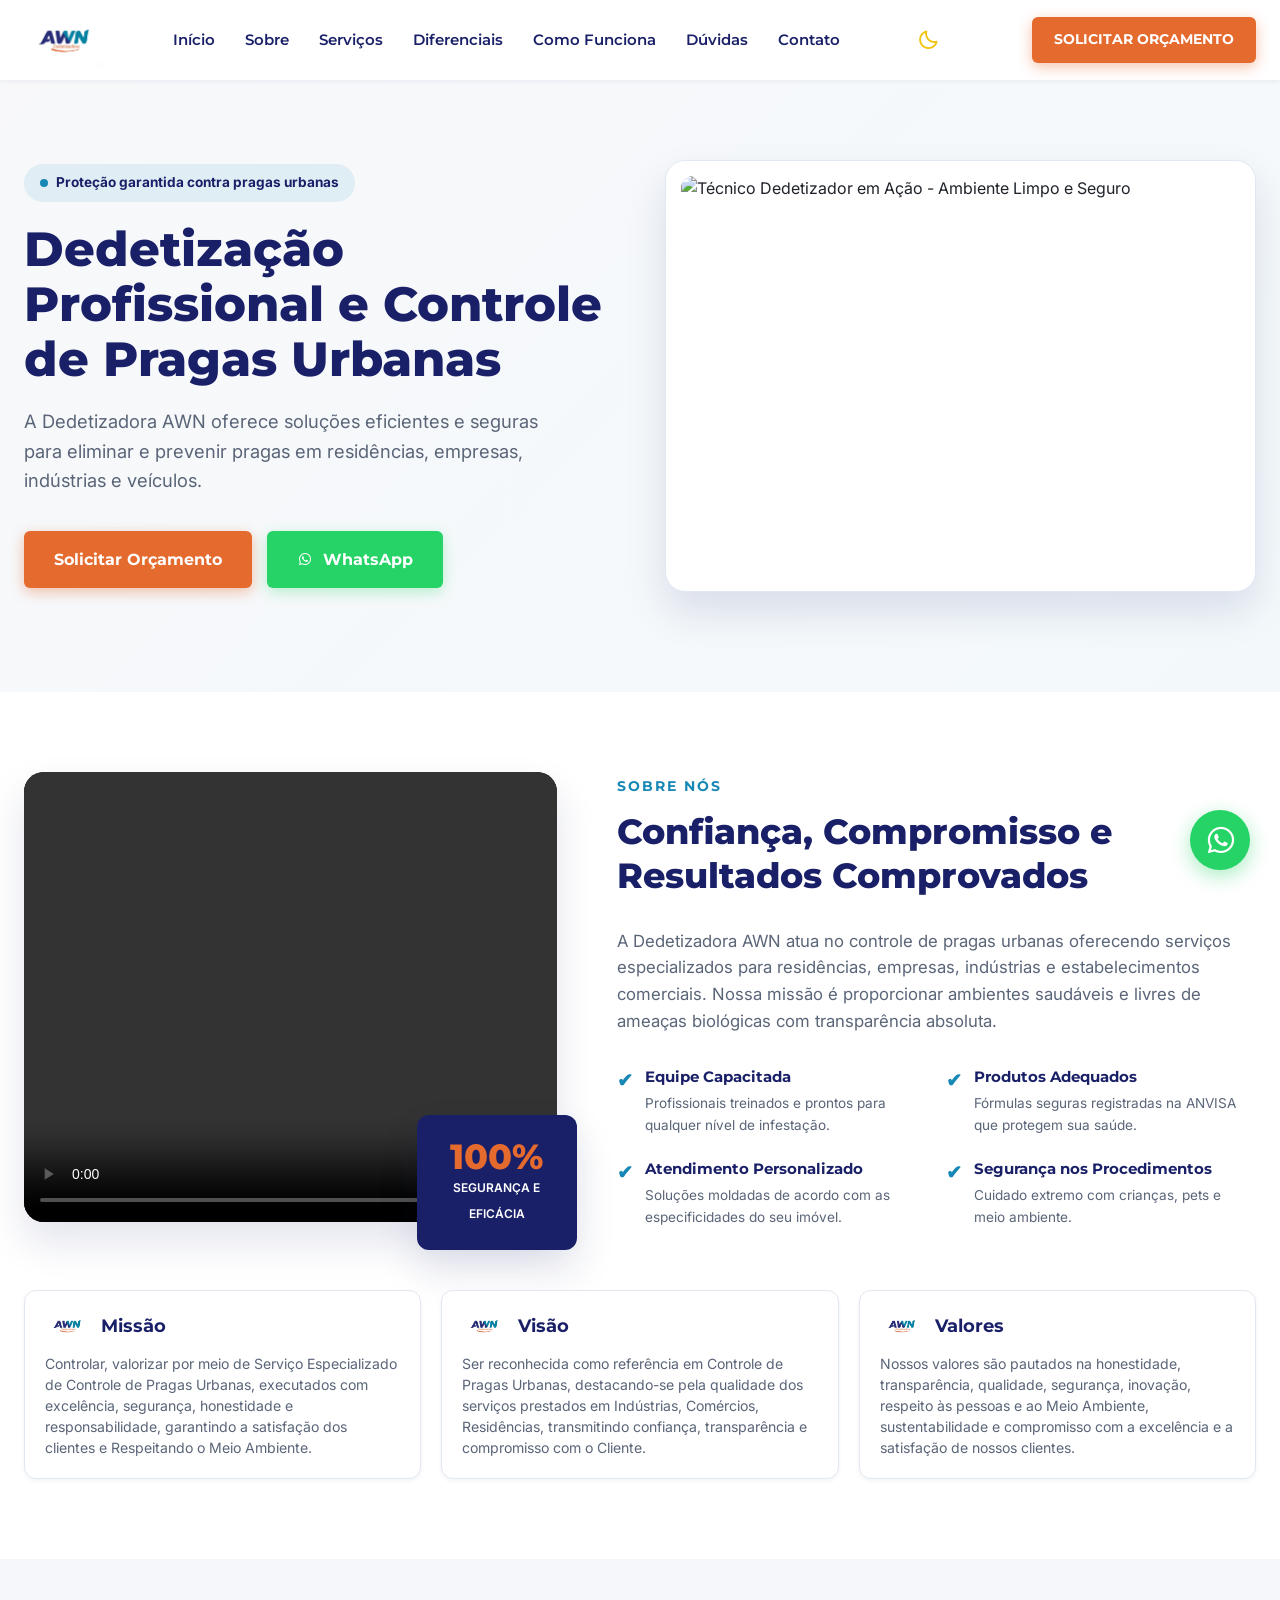
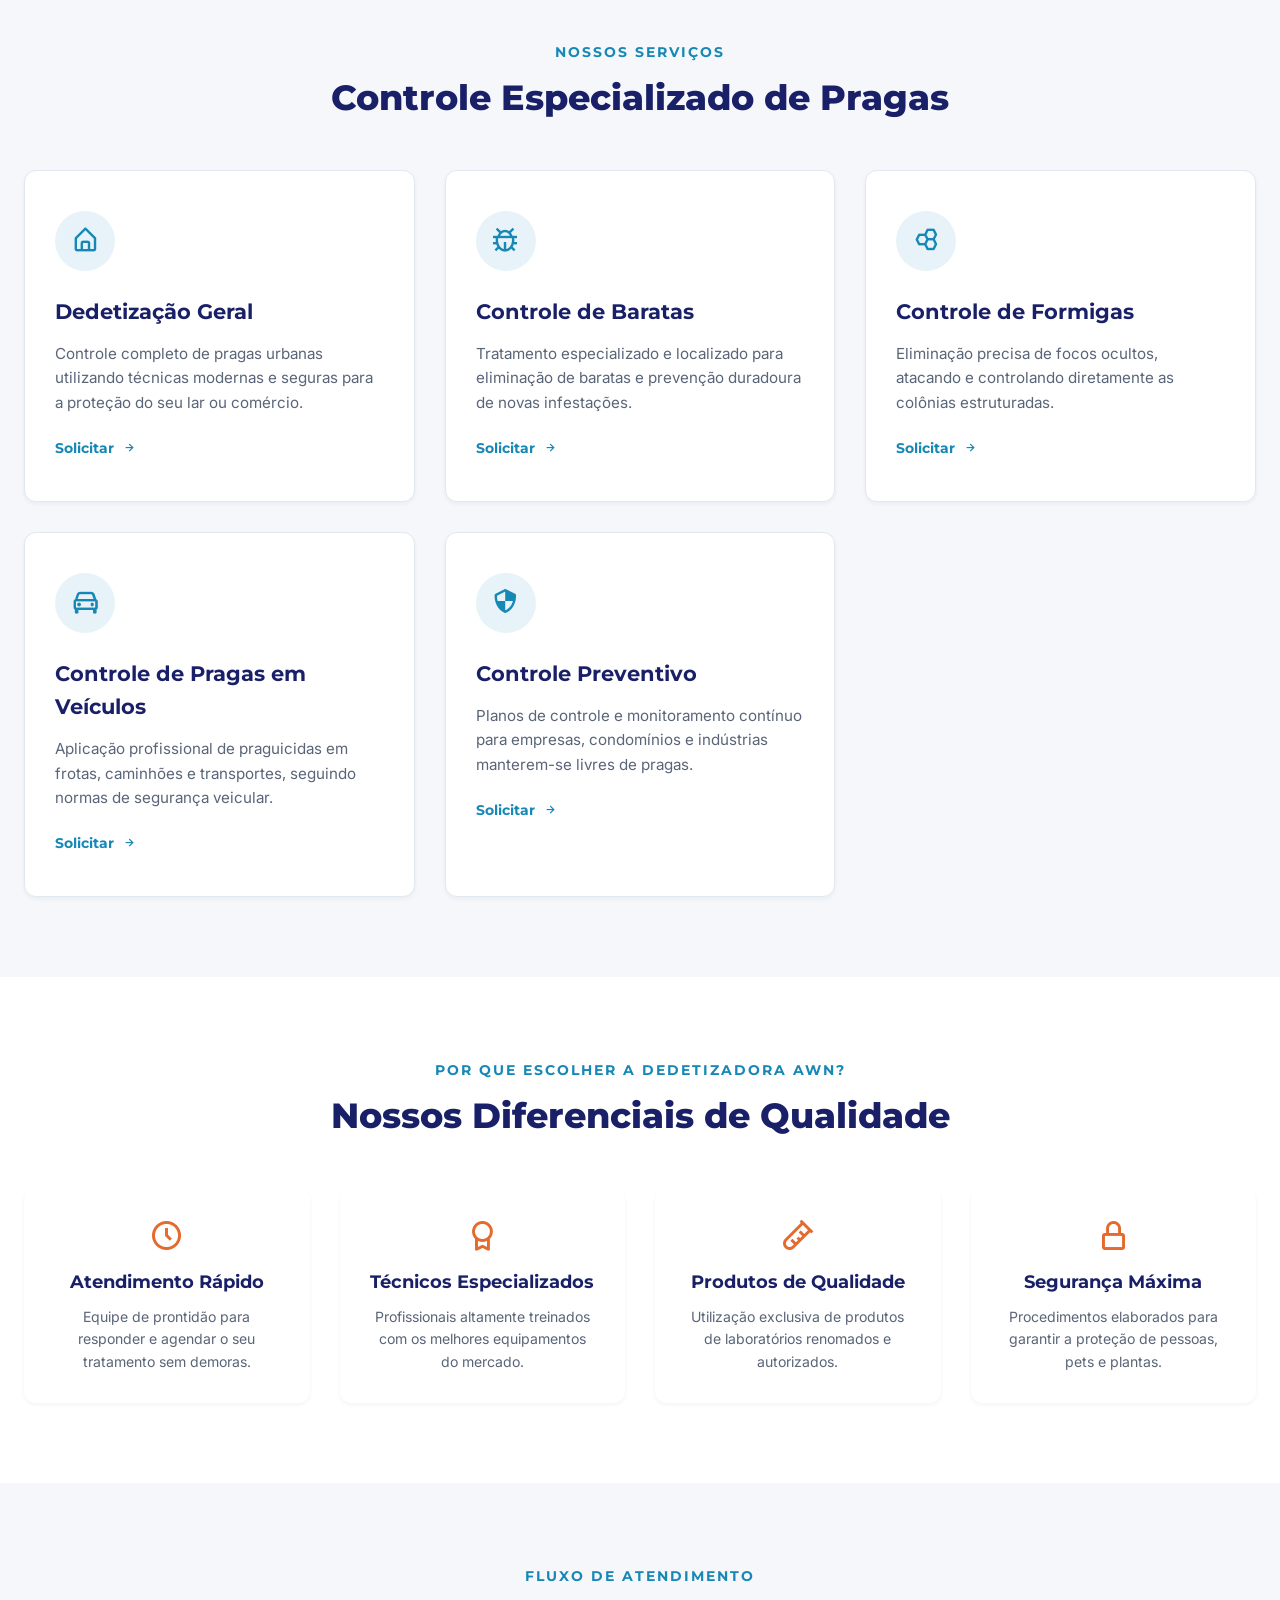
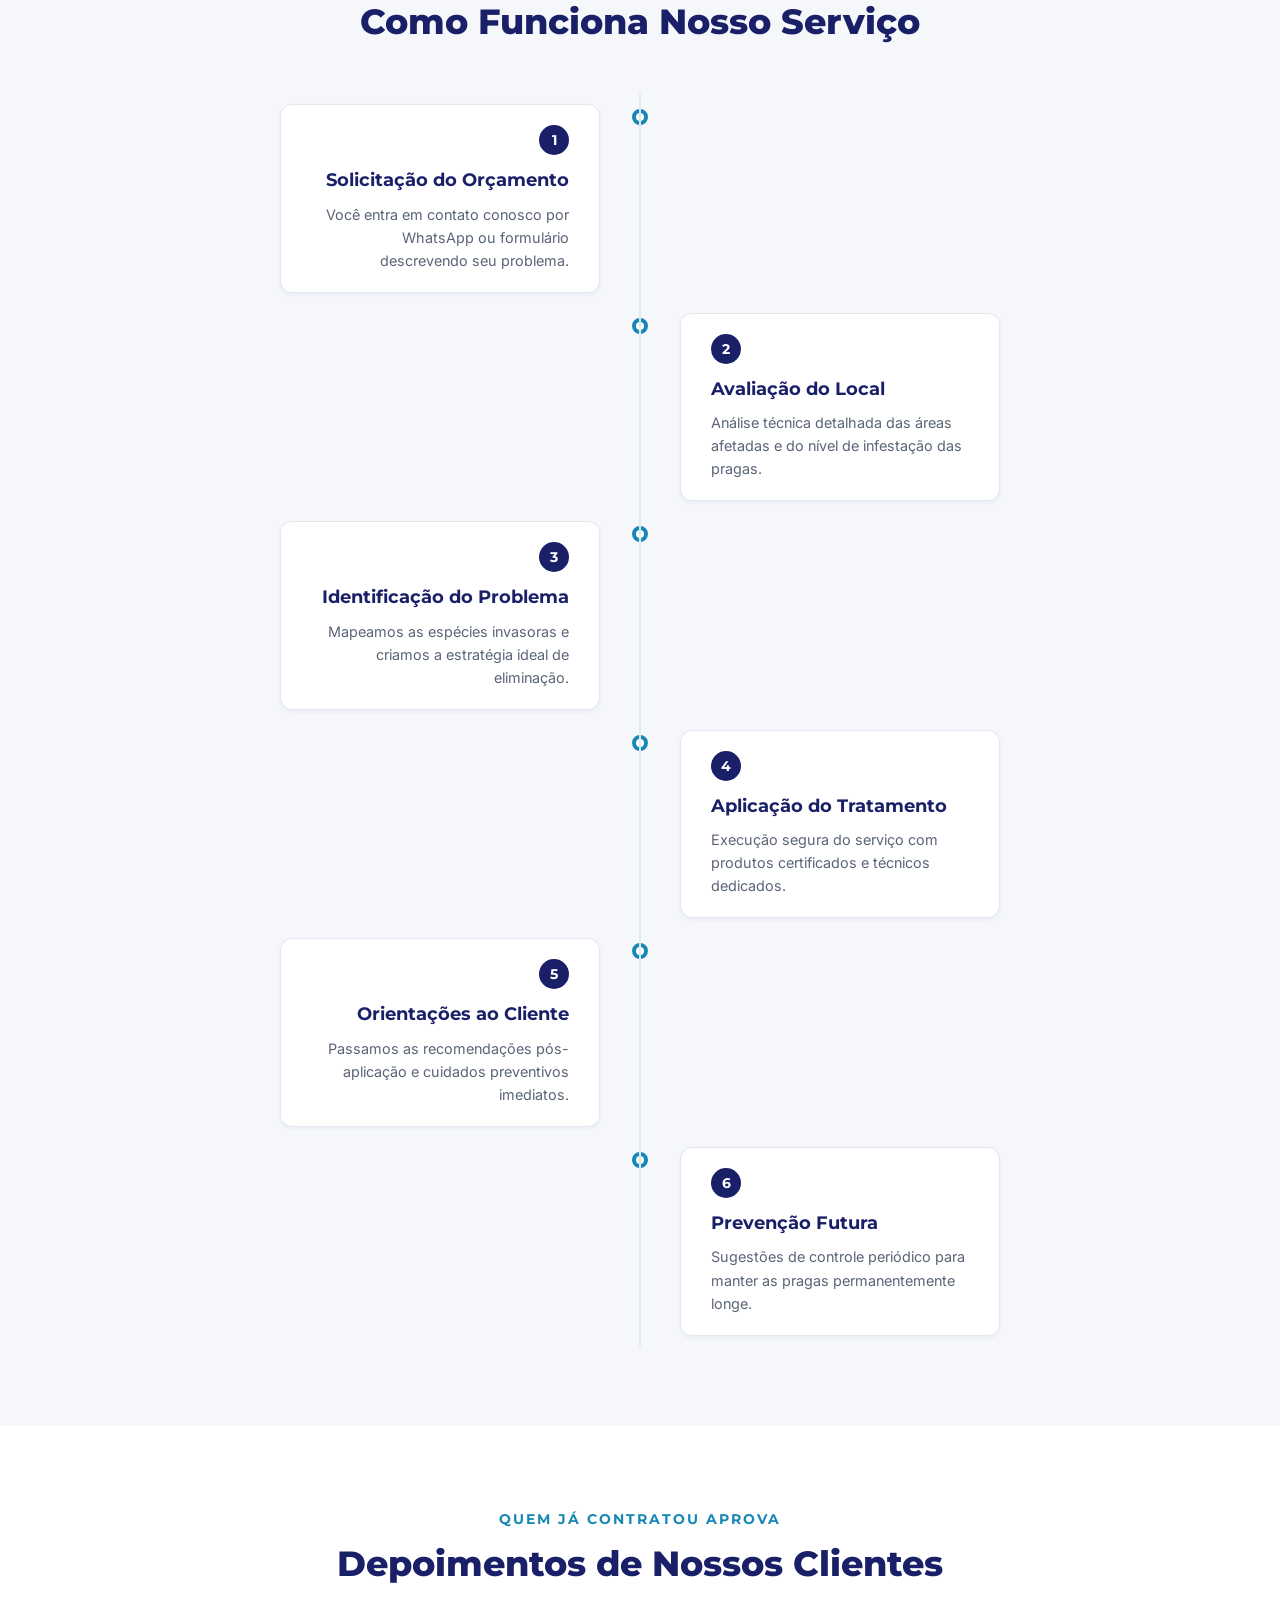
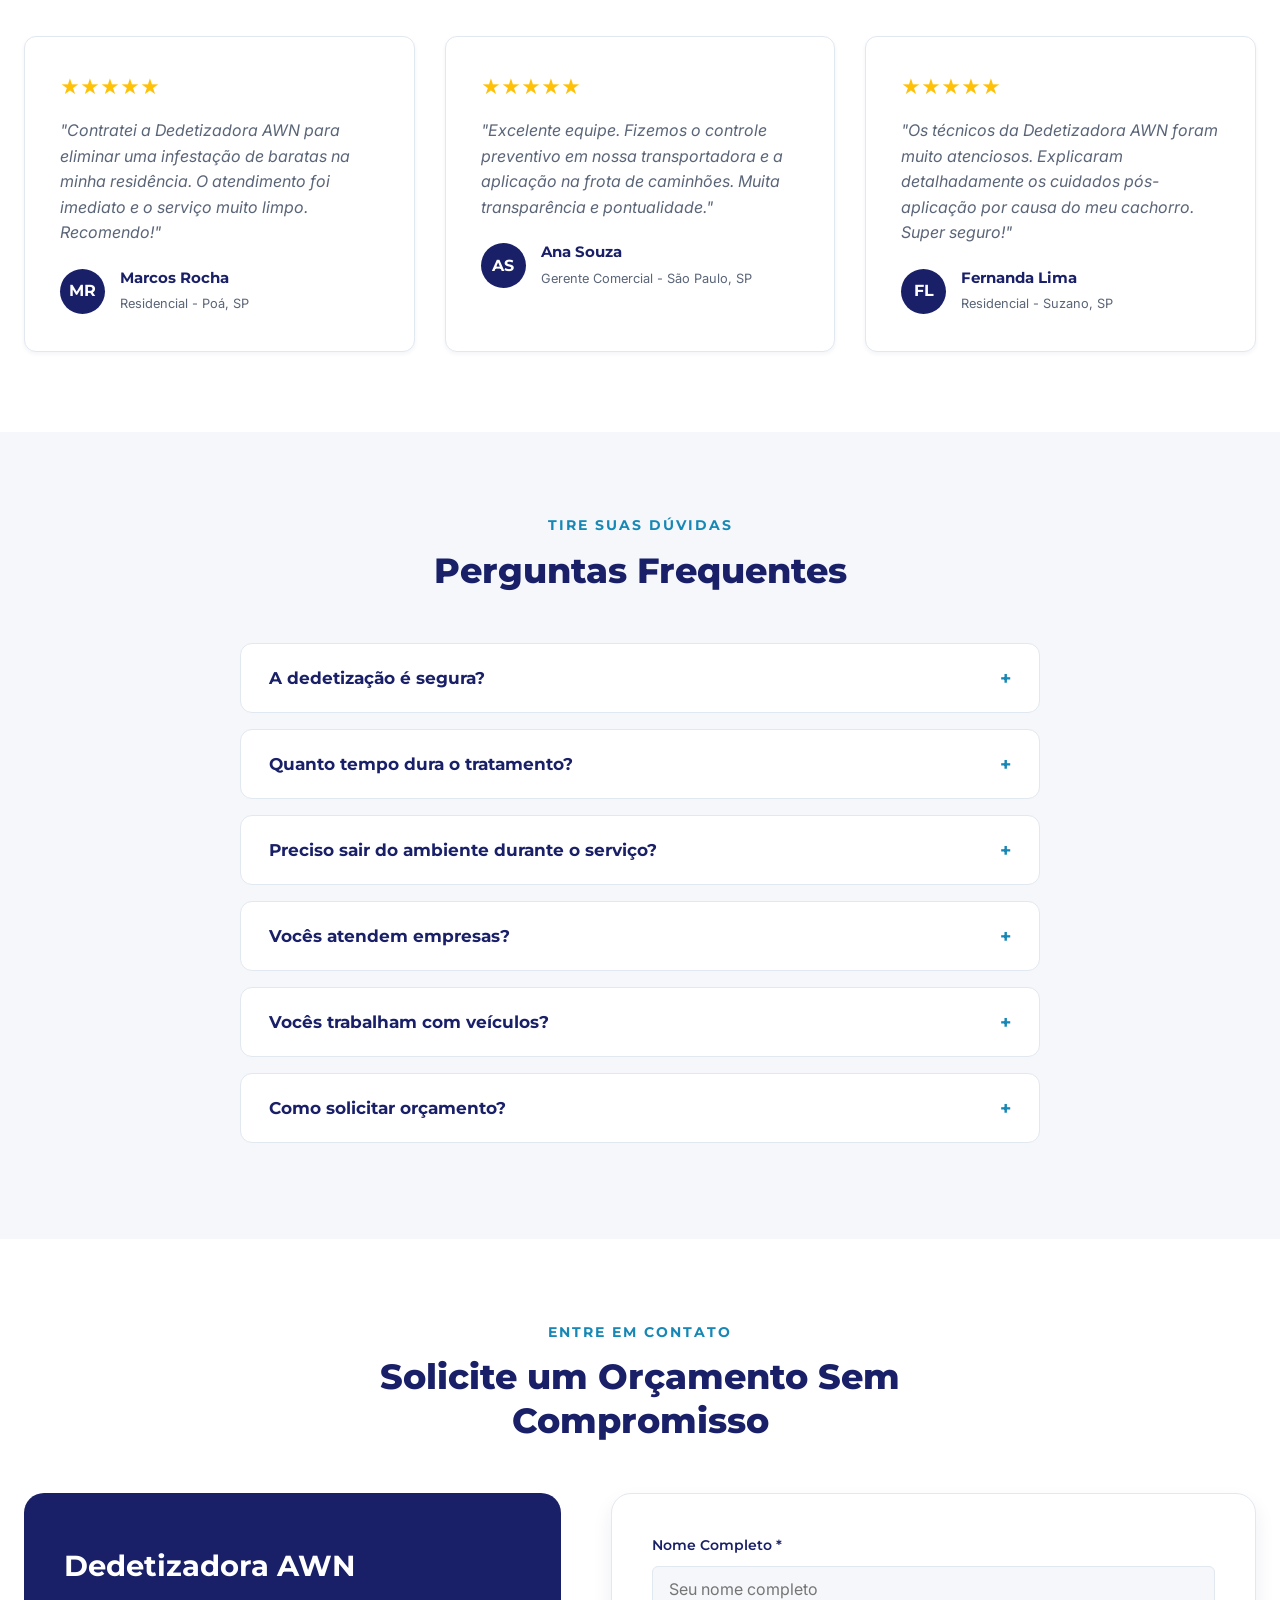
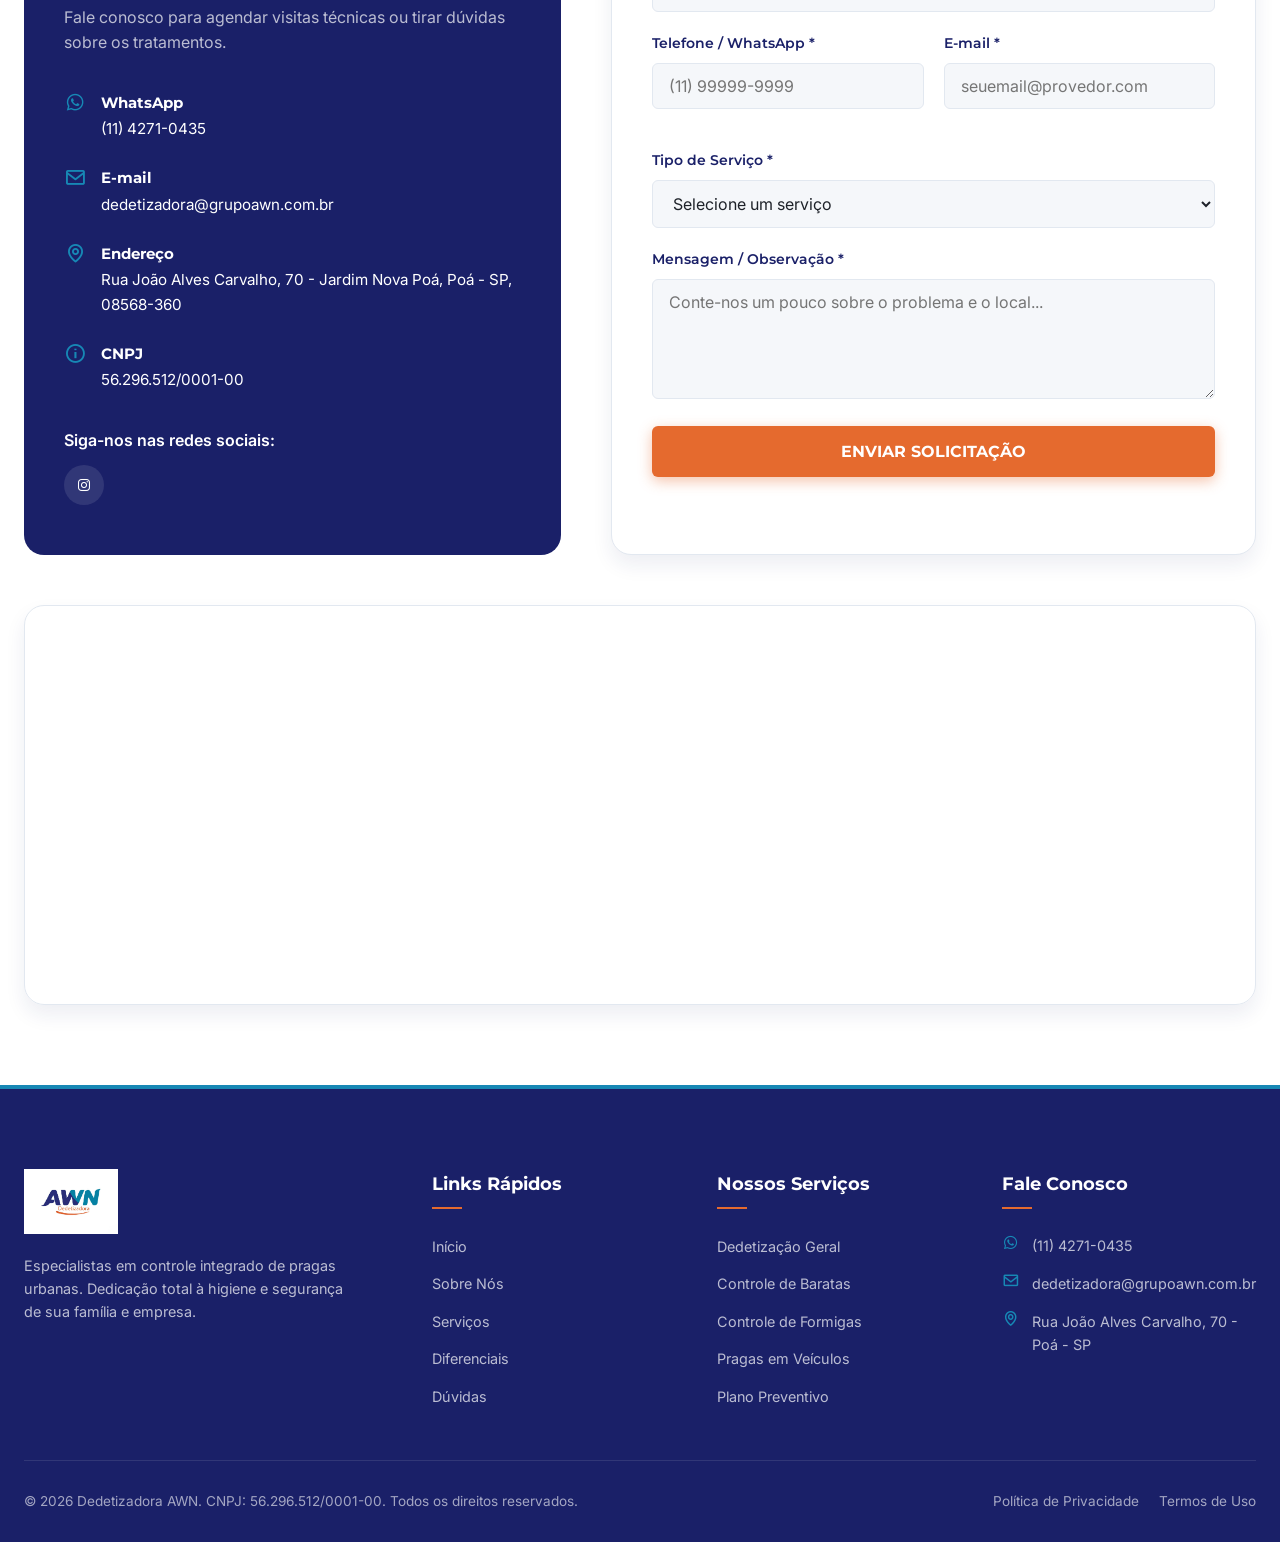
==== commit 754c9a33: "feat: remover atributo loop do video" ====
--- a/index.html
+++ b/index.html
@@ -127,8 +127,7 @@
     <div class="container">
       <div class="about-grid">
         <div class="about-img-box" data-animate>
-          <video id="about-video" class="about-video" src="assets/video.mp4" autoplay muted loop style="width: 100%; height: 450px; object-fit: contain; background-color: #000000; border-radius: var(--border-radius-lg); box-shadow: var(--shadow-lg);"></video>
-          <button id="video-sound-toggle" class="video-sound-btn" aria-label="Ativar Áudio" style="position: absolute; bottom: 20px; right: 20px; z-index: 10; background: rgba(0,0,0,0.6); color: white; border: none; width: 40px; height: 40px; border-radius: 50%; cursor: pointer; display: flex; align-items: center; justify-content: center; transition: 0.3s;"><i class="bx bx-volume-mute" style="font-size: 1.4rem;"></i></button>
+          <video id="about-video" class="about-video" src="assets/video.mp4" controls style="width: 100%; height: 450px; object-fit: contain; background-color: #000000; border-radius: var(--border-radius-lg); box-shadow: var(--shadow-lg);"></video>
           <div class="about-badge">
             <span class="number">100%</span>
             <span class="text">Segurança e Eficácia</span>
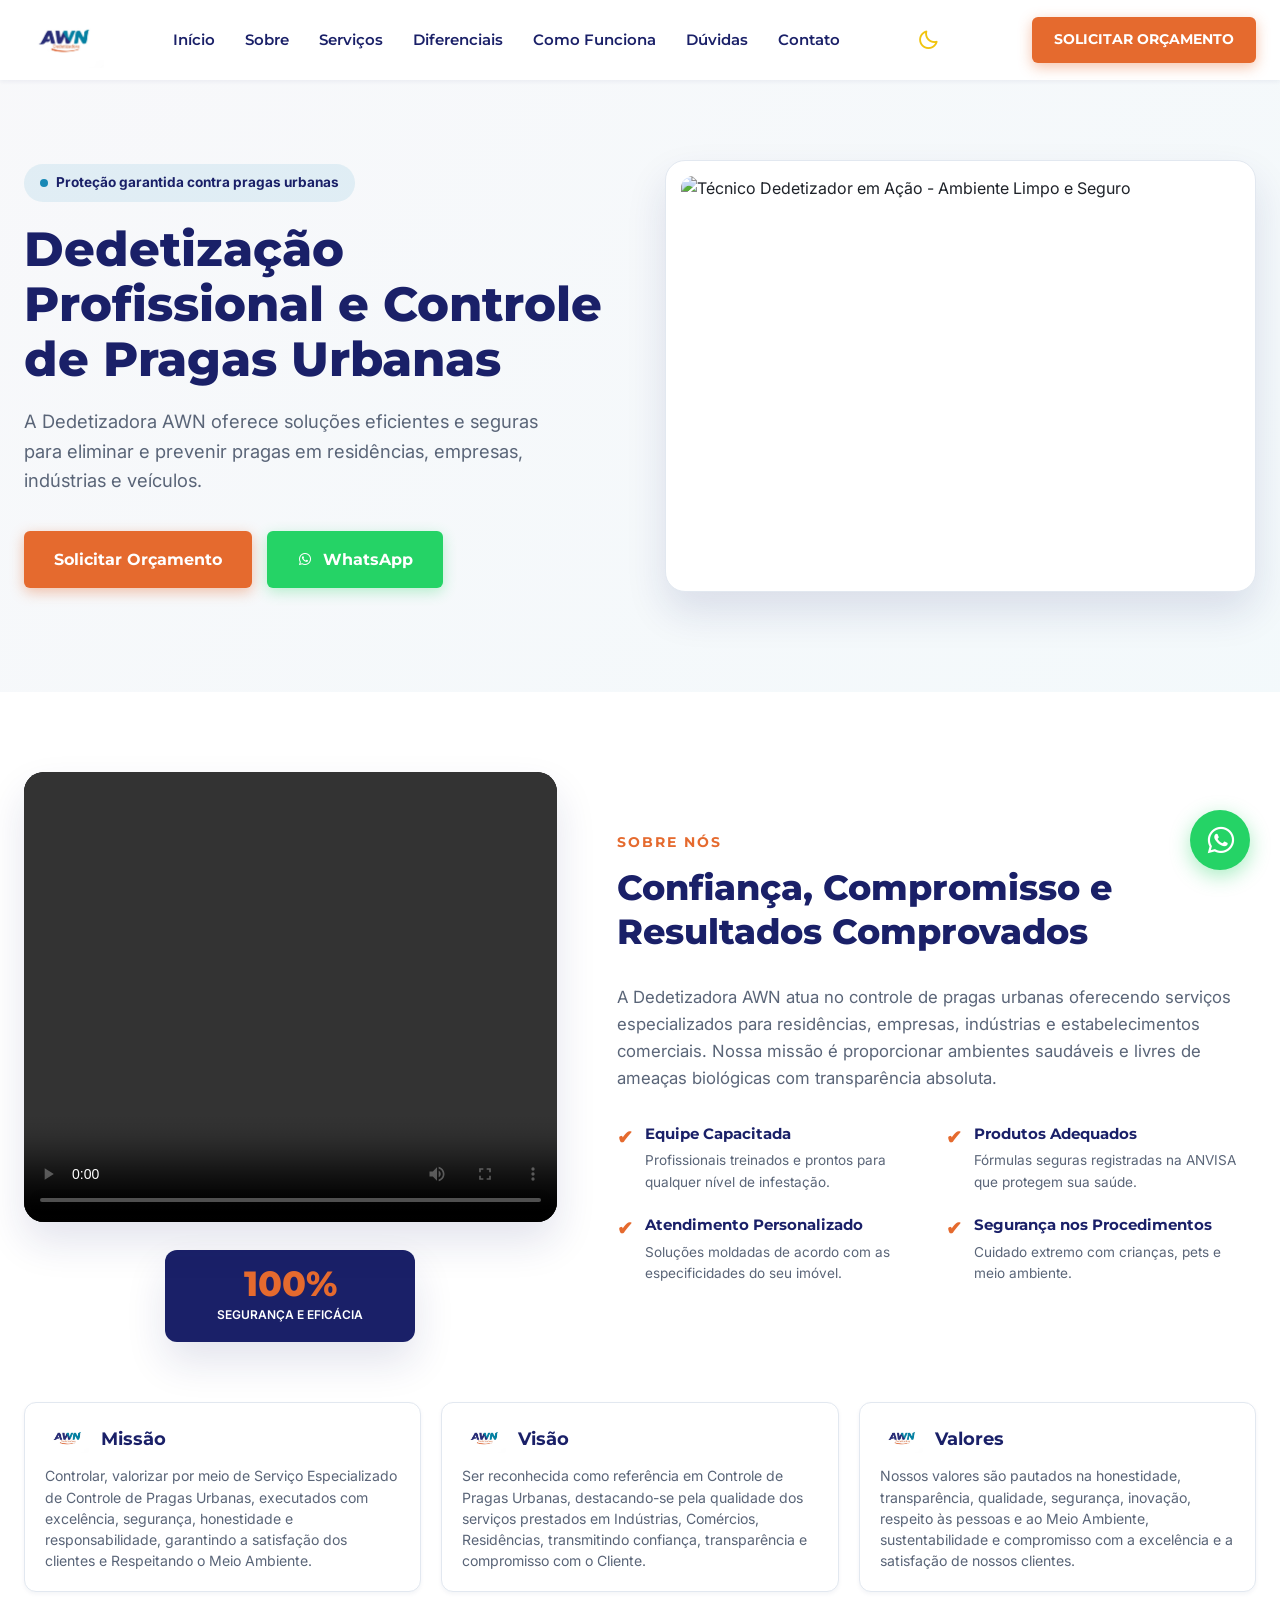
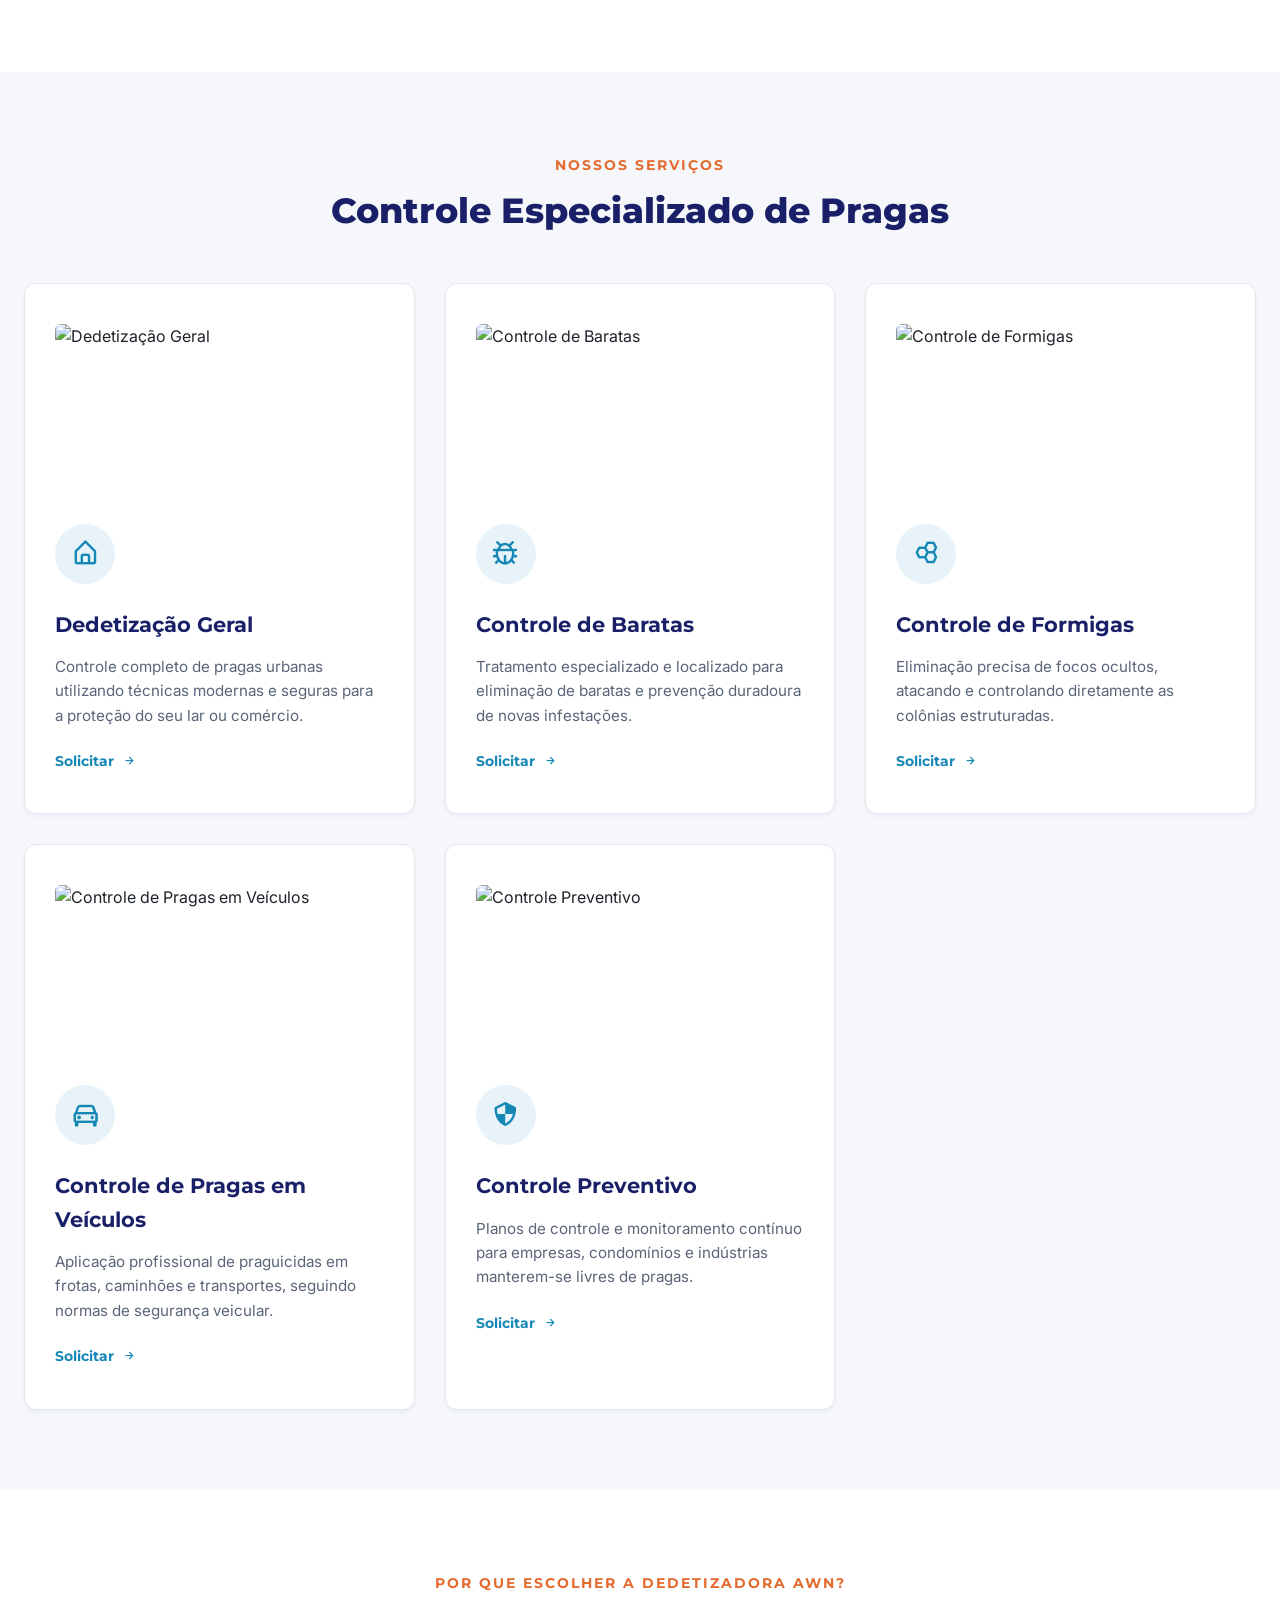
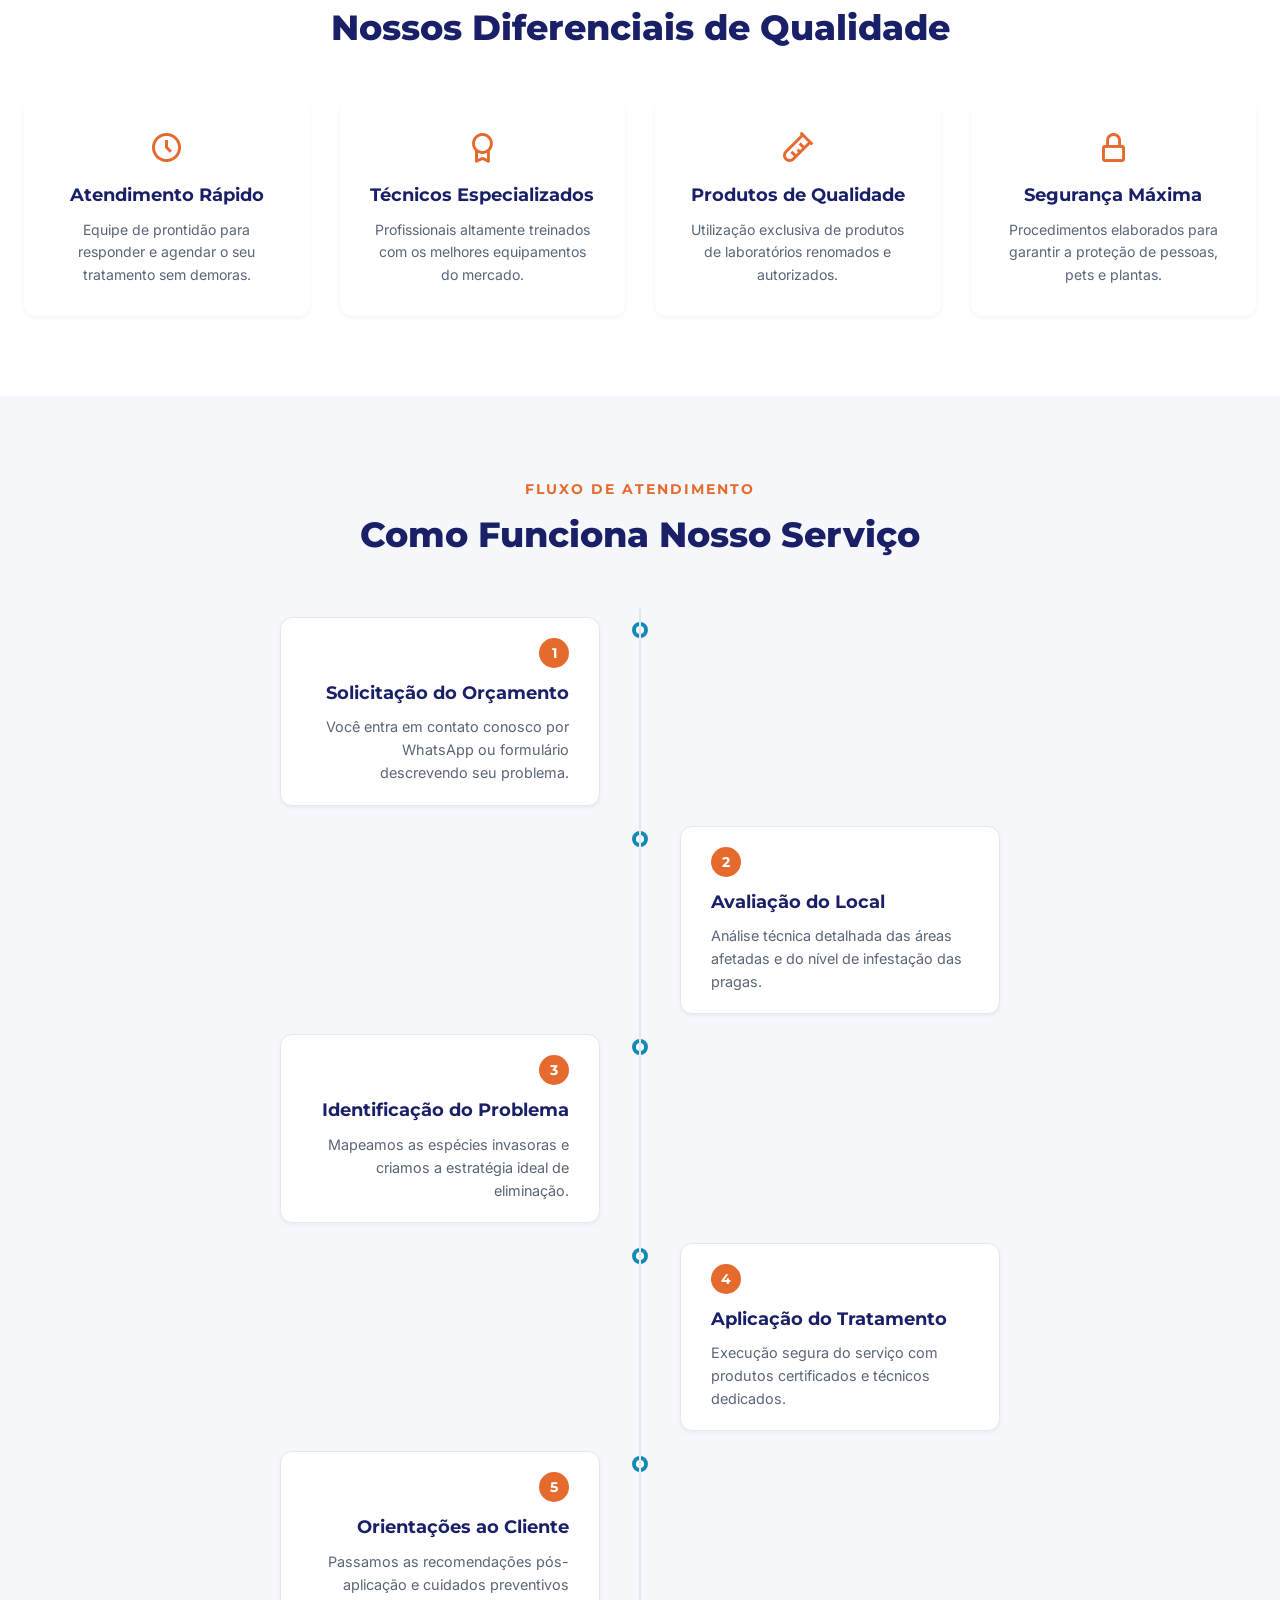
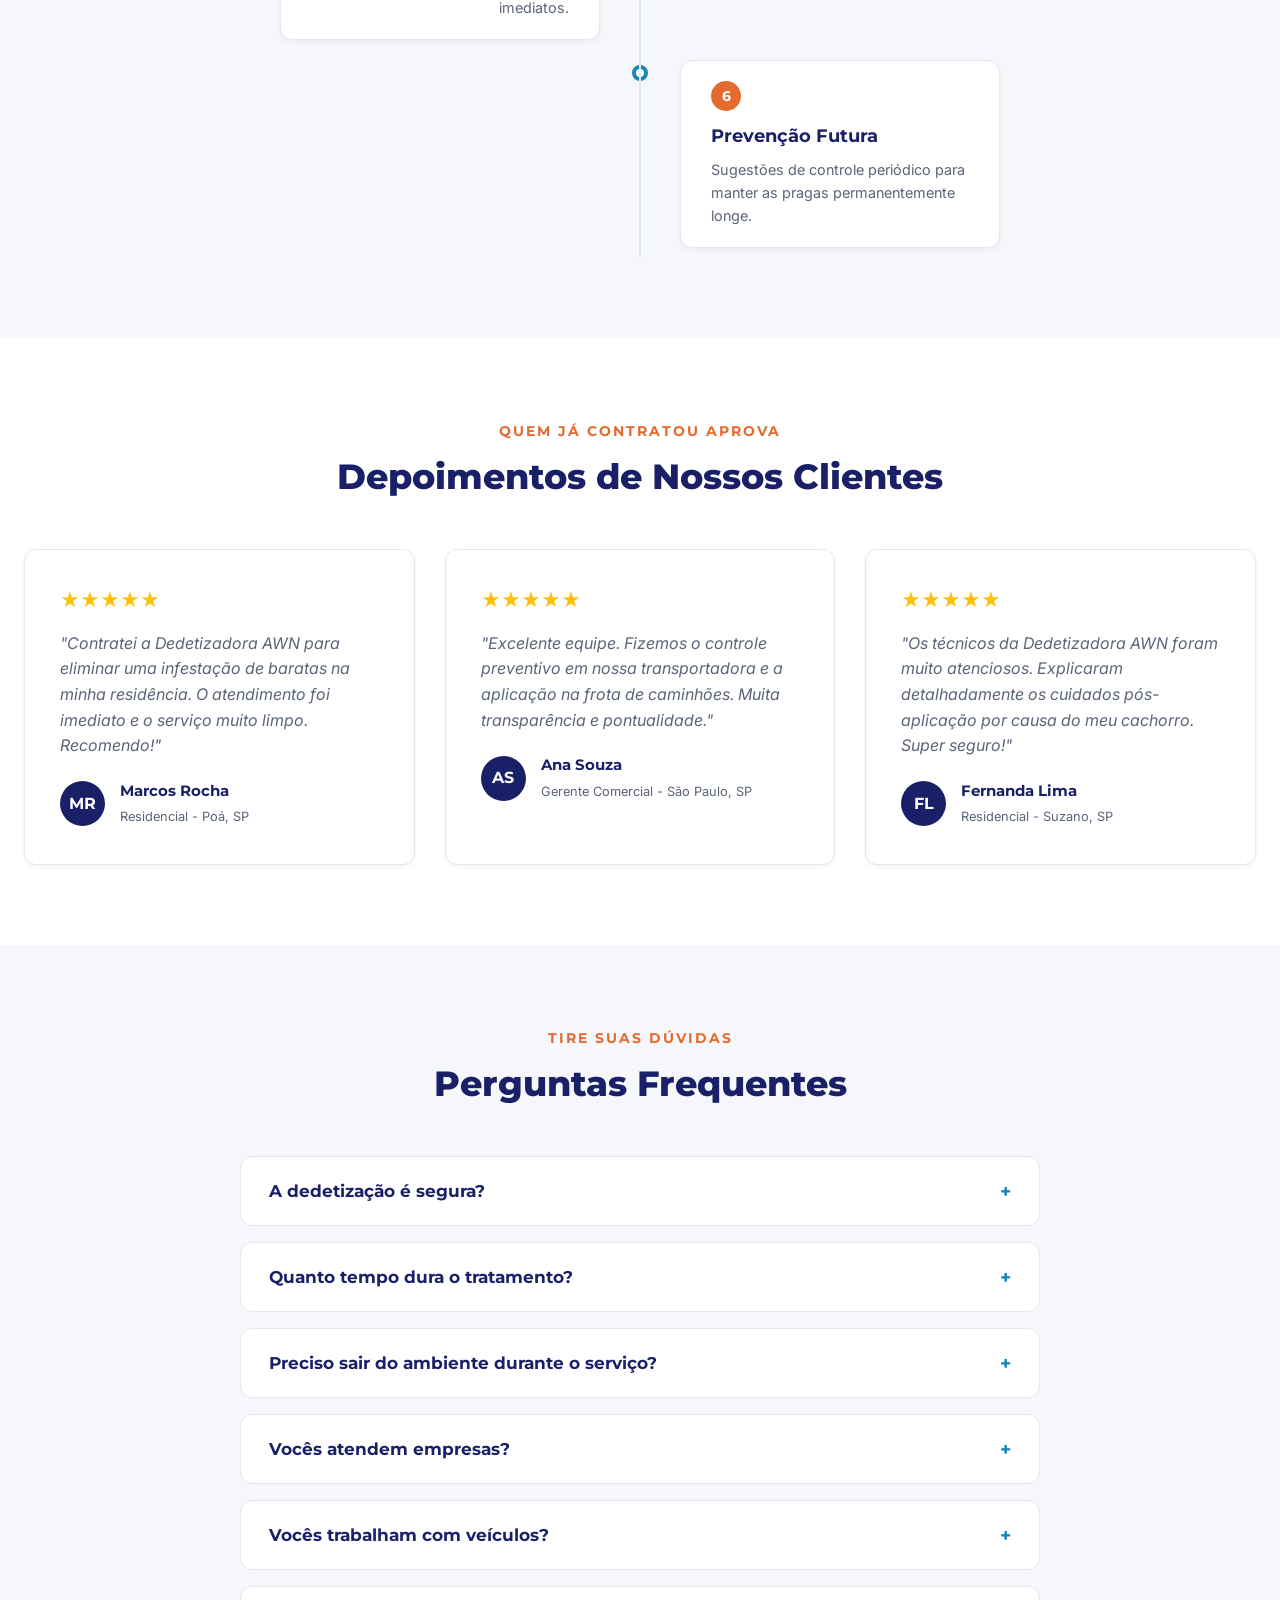
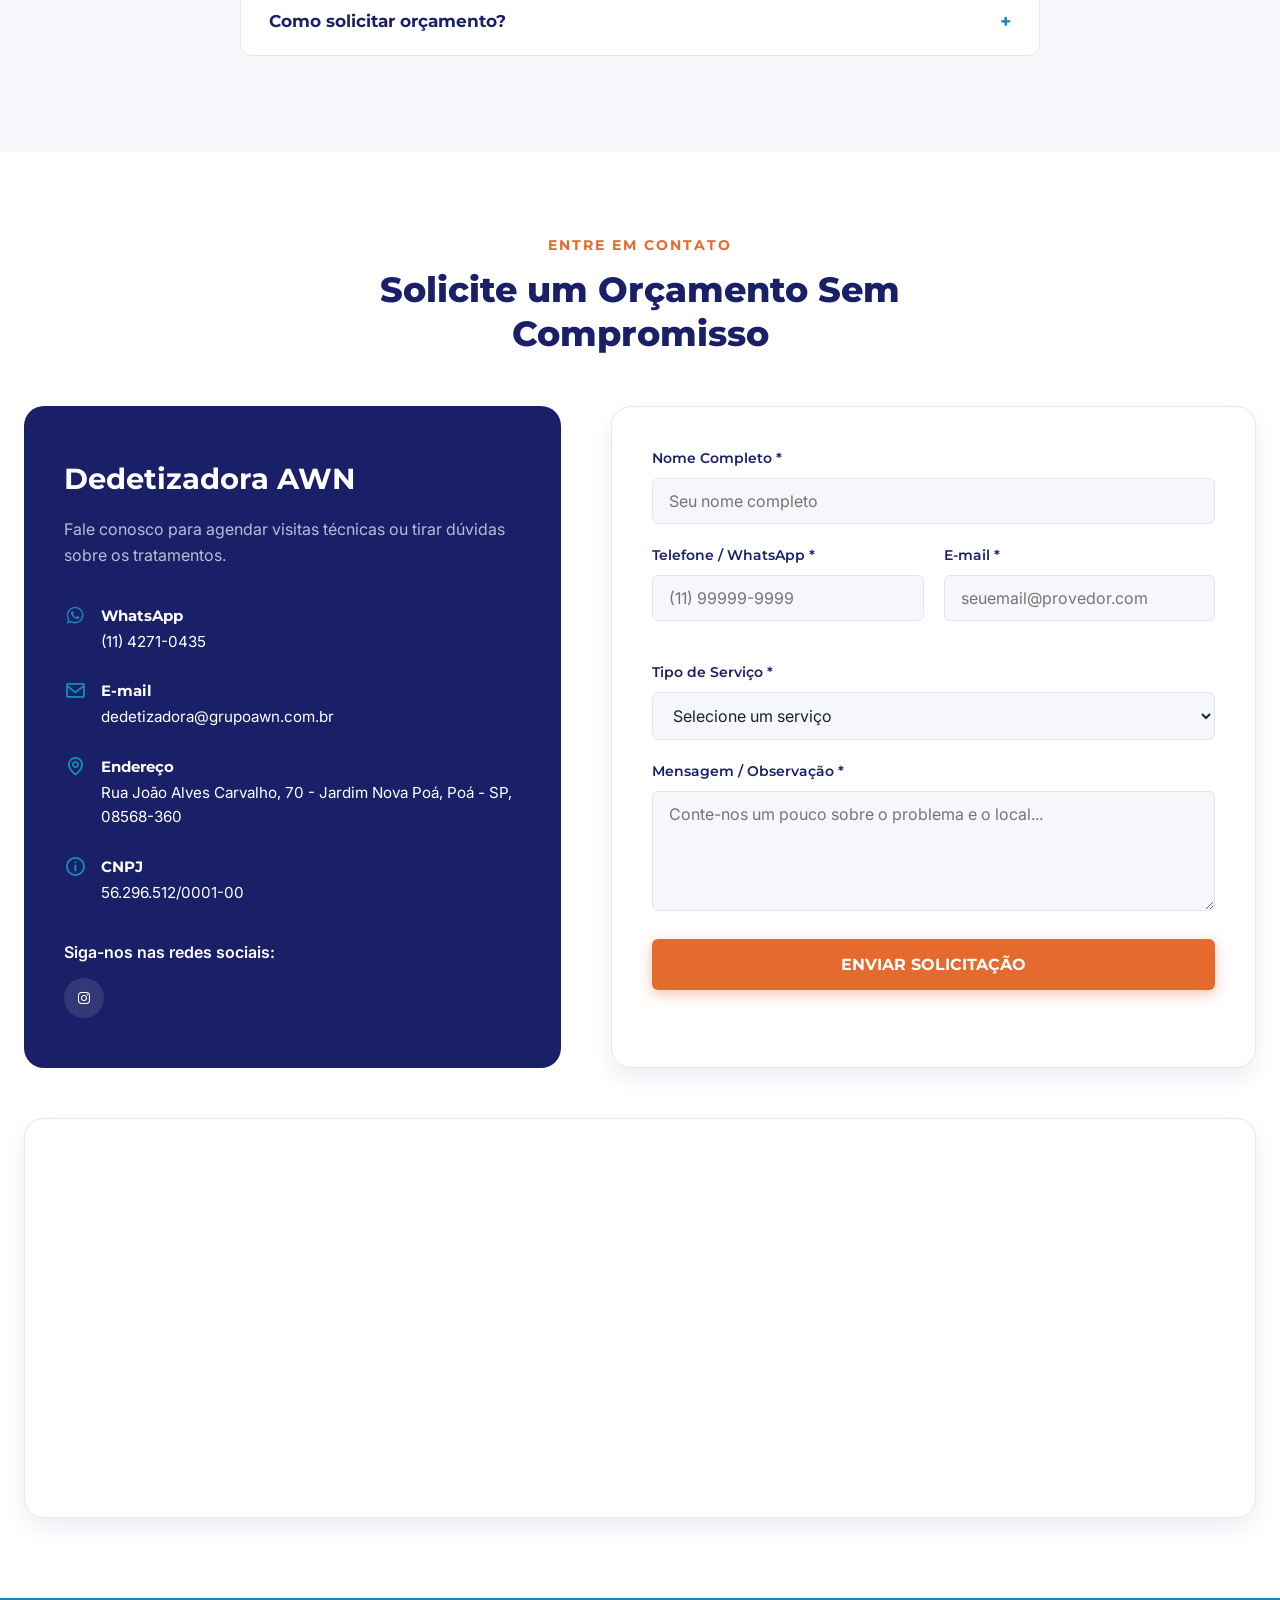
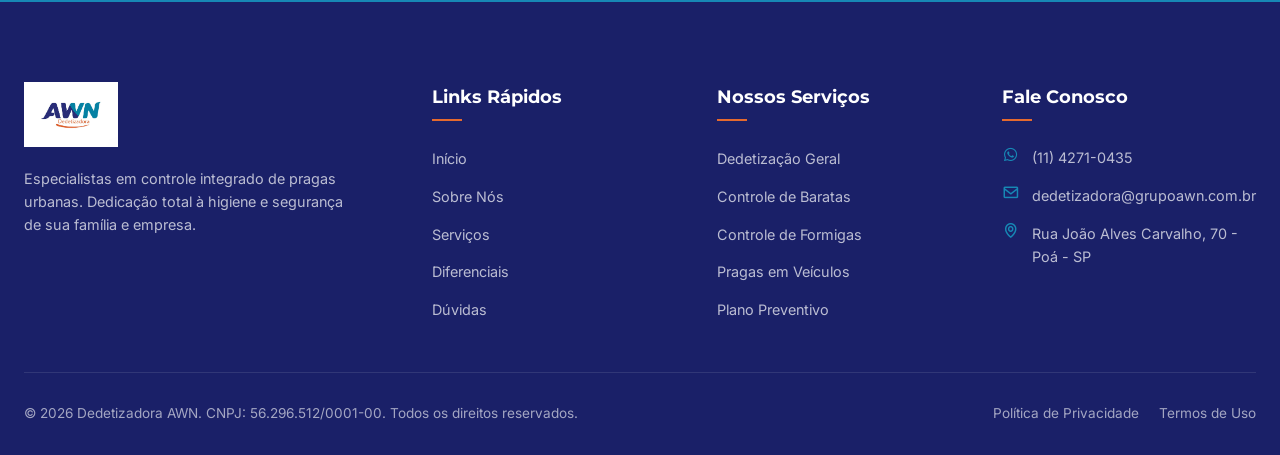
==== commit 94912f55: "feat: ajustar selo de seguranca para fora do video, distribuir mais cor laranja e adicionar imagens " ====
--- a/index.html
+++ b/index.html
@@ -211,6 +211,7 @@
       <div class="services-grid">
         <!-- Dedetização Geral -->
         <div class="service-card" data-animate>
+          <img src="https://images.unsplash.com/photo-1628177142898-93e36e4e3a50?auto=format&fit=crop&w=400&q=80" alt="Dedetização Geral" class="service-card-img" loading="lazy">
           <div class="service-icon-box">
             <i class="bx bx-home-alt"></i>
           </div>
@@ -221,6 +222,7 @@
 
         <!-- Controle de Baratas -->
         <div class="service-card" data-animate>
+          <img src="https://images.unsplash.com/photo-1587334206506-e17698f5a05e?auto=format&fit=crop&w=400&q=80" alt="Controle de Baratas" class="service-card-img" loading="lazy">
           <div class="service-icon-box">
             <i class="bx bx-bug"></i>
           </div>
@@ -231,6 +233,7 @@
 
         <!-- Controle de Formigas -->
         <div class="service-card" data-animate>
+          <img src="https://images.unsplash.com/photo-1596755094514-f87e34085b2c?auto=format&fit=crop&w=400&q=80" alt="Controle de Formigas" class="service-card-img" loading="lazy">
           <div class="service-icon-box">
             <i class="bx bx-hive"></i>
           </div>
@@ -241,6 +244,7 @@
 
         <!-- Controle em Veículos -->
         <div class="service-card" data-animate>
+          <img src="https://images.unsplash.com/photo-1507136566006-cfc505b114fc?auto=format&fit=crop&w=400&q=80" alt="Controle de Pragas em Veículos" class="service-card-img" loading="lazy">
           <div class="service-icon-box">
             <i class="bx bx-car"></i>
           </div>
@@ -251,6 +255,7 @@
 
         <!-- Controle Preventivo -->
         <div class="service-card" data-animate>
+          <img src="https://images.unsplash.com/photo-1581578731548-c64695cc6952?auto=format&fit=crop&w=400&q=80" alt="Controle Preventivo" class="service-card-img" loading="lazy">
           <div class="service-icon-box">
             <i class="bx bx-shield-quarter"></i>
           </div>
--- a/css/style.css
+++ b/css/style.css
@@ -97,7 +97,7 @@
 }
 
 .section-subtitle {
-  color: var(--color-accent);
+  color: var(--color-highlight);
   font-family: var(--font-title);
   font-weight: 700;
   text-transform: uppercase;
@@ -373,16 +373,14 @@
 }
 
 .about-badge {
-  position: absolute;
-  bottom: -20px;
-  right: -20px;
   background-color: var(--color-primary);
   color: var(--color-white);
-  padding: 24px;
+  padding: 16px 24px;
   border-radius: var(--border-radius-md);
   box-shadow: var(--shadow-lg);
   text-align: center;
-  max-width: 160px;
+  max-width: 250px;
+  margin: 20px auto 0 auto;
 }
 
 .about-badge .number {
@@ -419,7 +417,7 @@
 }
 
 .about-feature-icon {
-  color: var(--color-accent);
+  color: var(--color-highlight);
   font-size: 1.2rem;
   font-weight: bold;
 }
@@ -442,6 +440,14 @@
   display: grid;
   grid-template-columns: repeat(auto-fit, minmax(320px, 1fr));
   gap: 30px;
+}
+
+.service-card-img {
+  width: 100%;
+  height: 180px;
+  object-fit: cover;
+  border-radius: var(--border-radius-sm);
+  margin-bottom: 20px;
 }
 
 .service-card {
@@ -625,7 +631,7 @@
 
 .timeline-step {
   display: inline-block;
-  background-color: var(--color-primary);
+  background-color: var(--color-highlight);
   color: var(--color-white);
   font-family: var(--font-title);
   font-weight: 700;
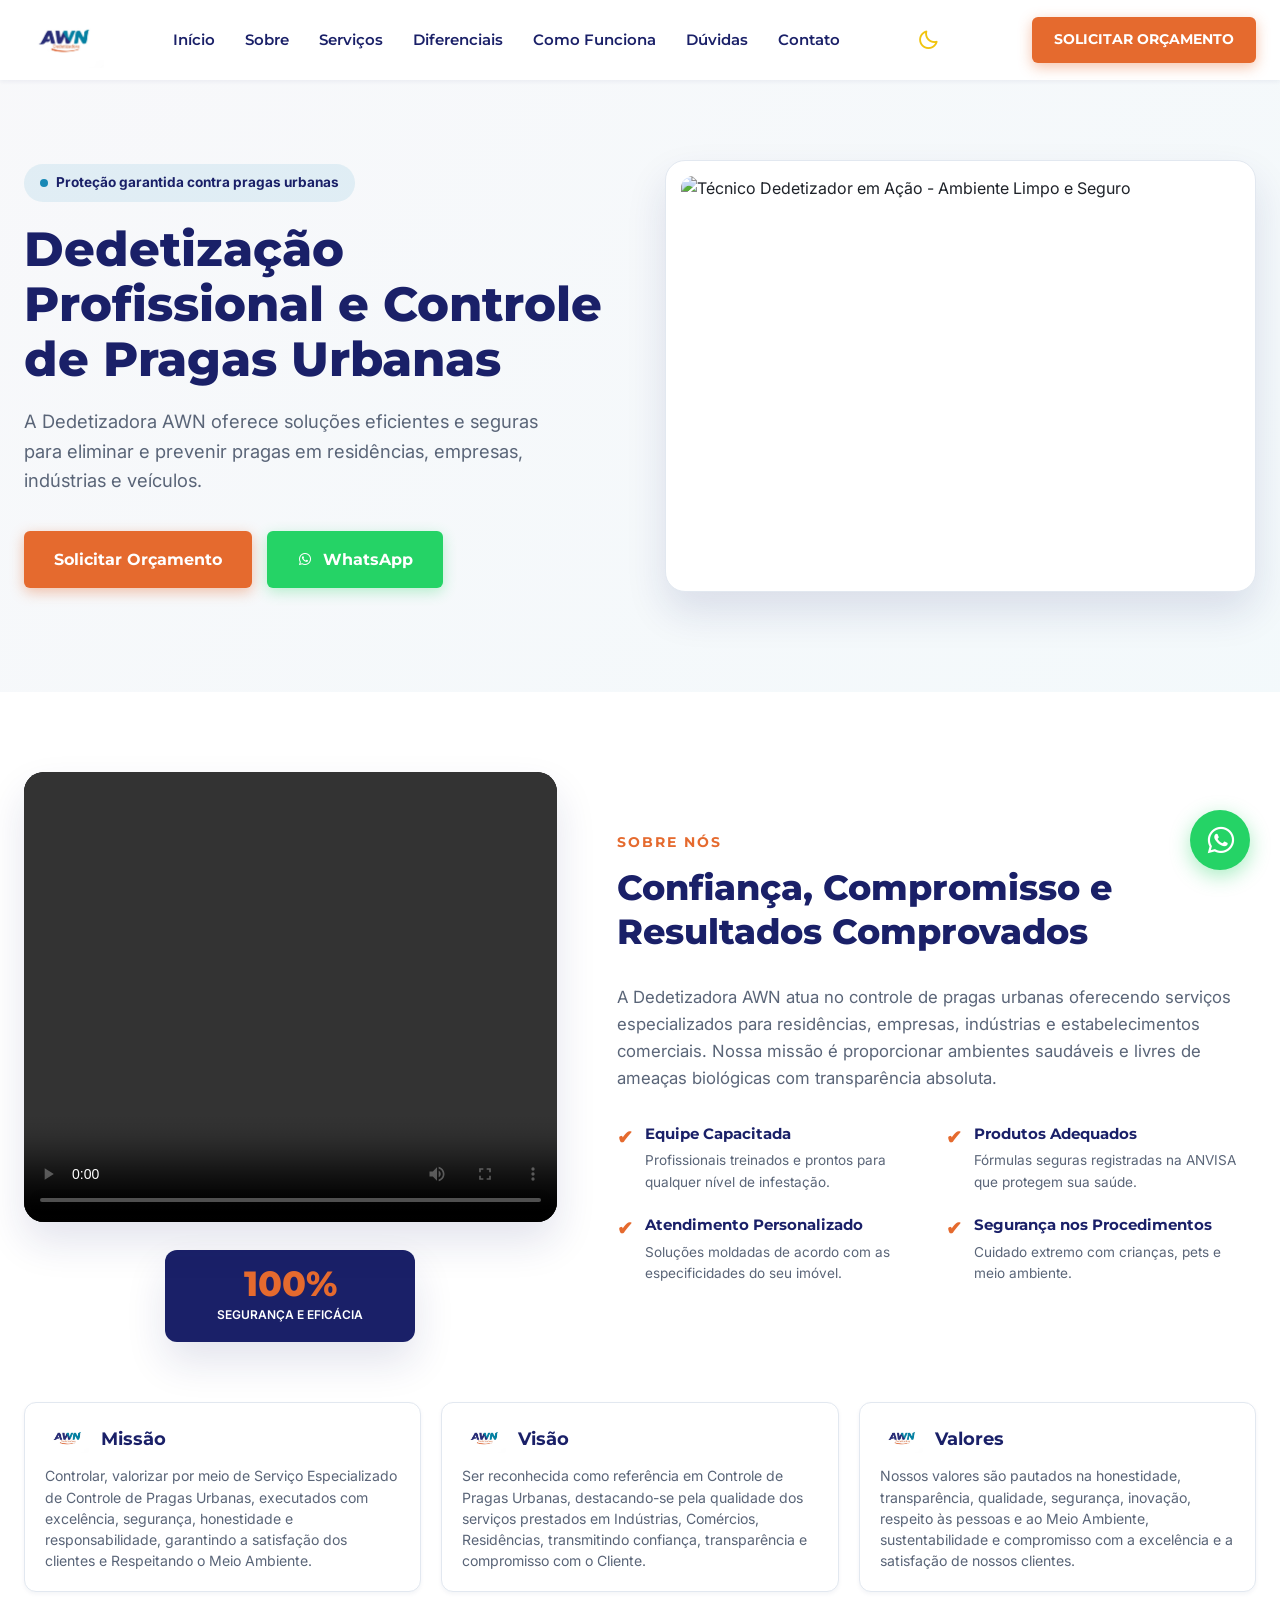
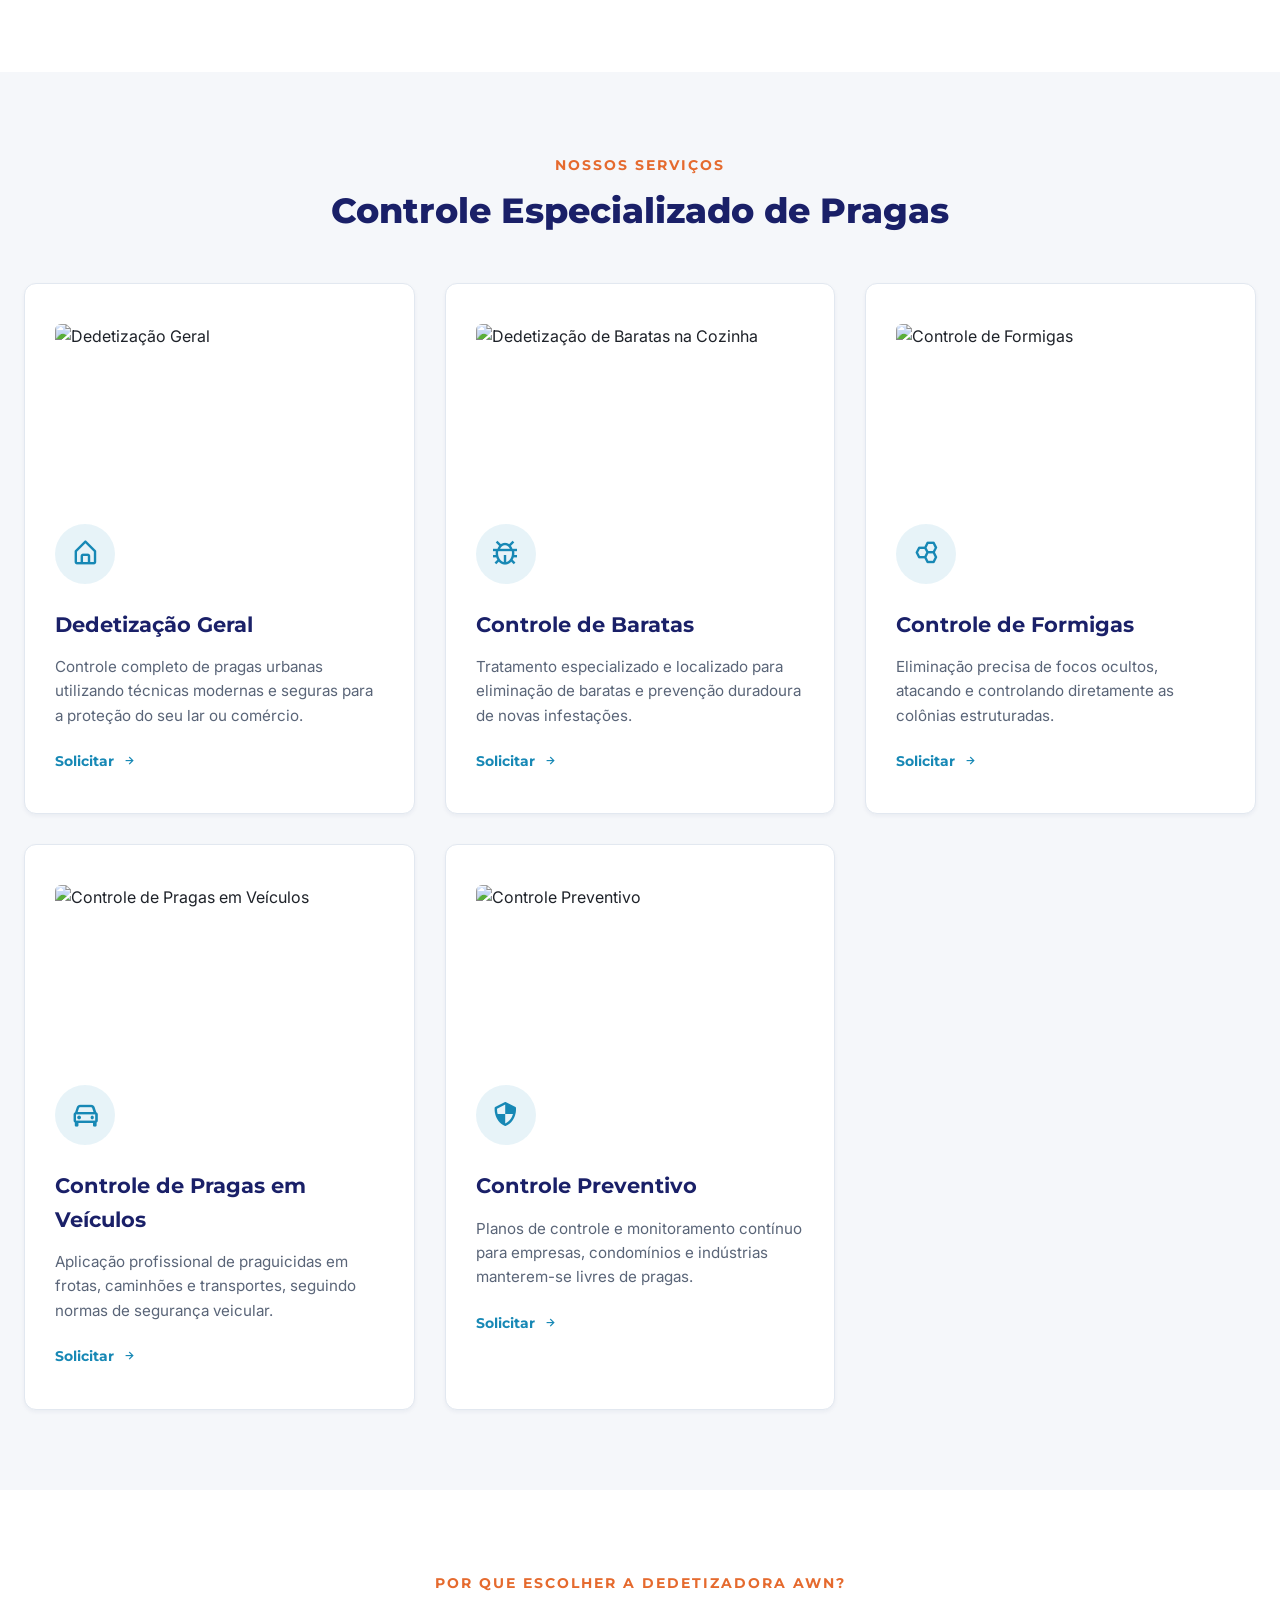
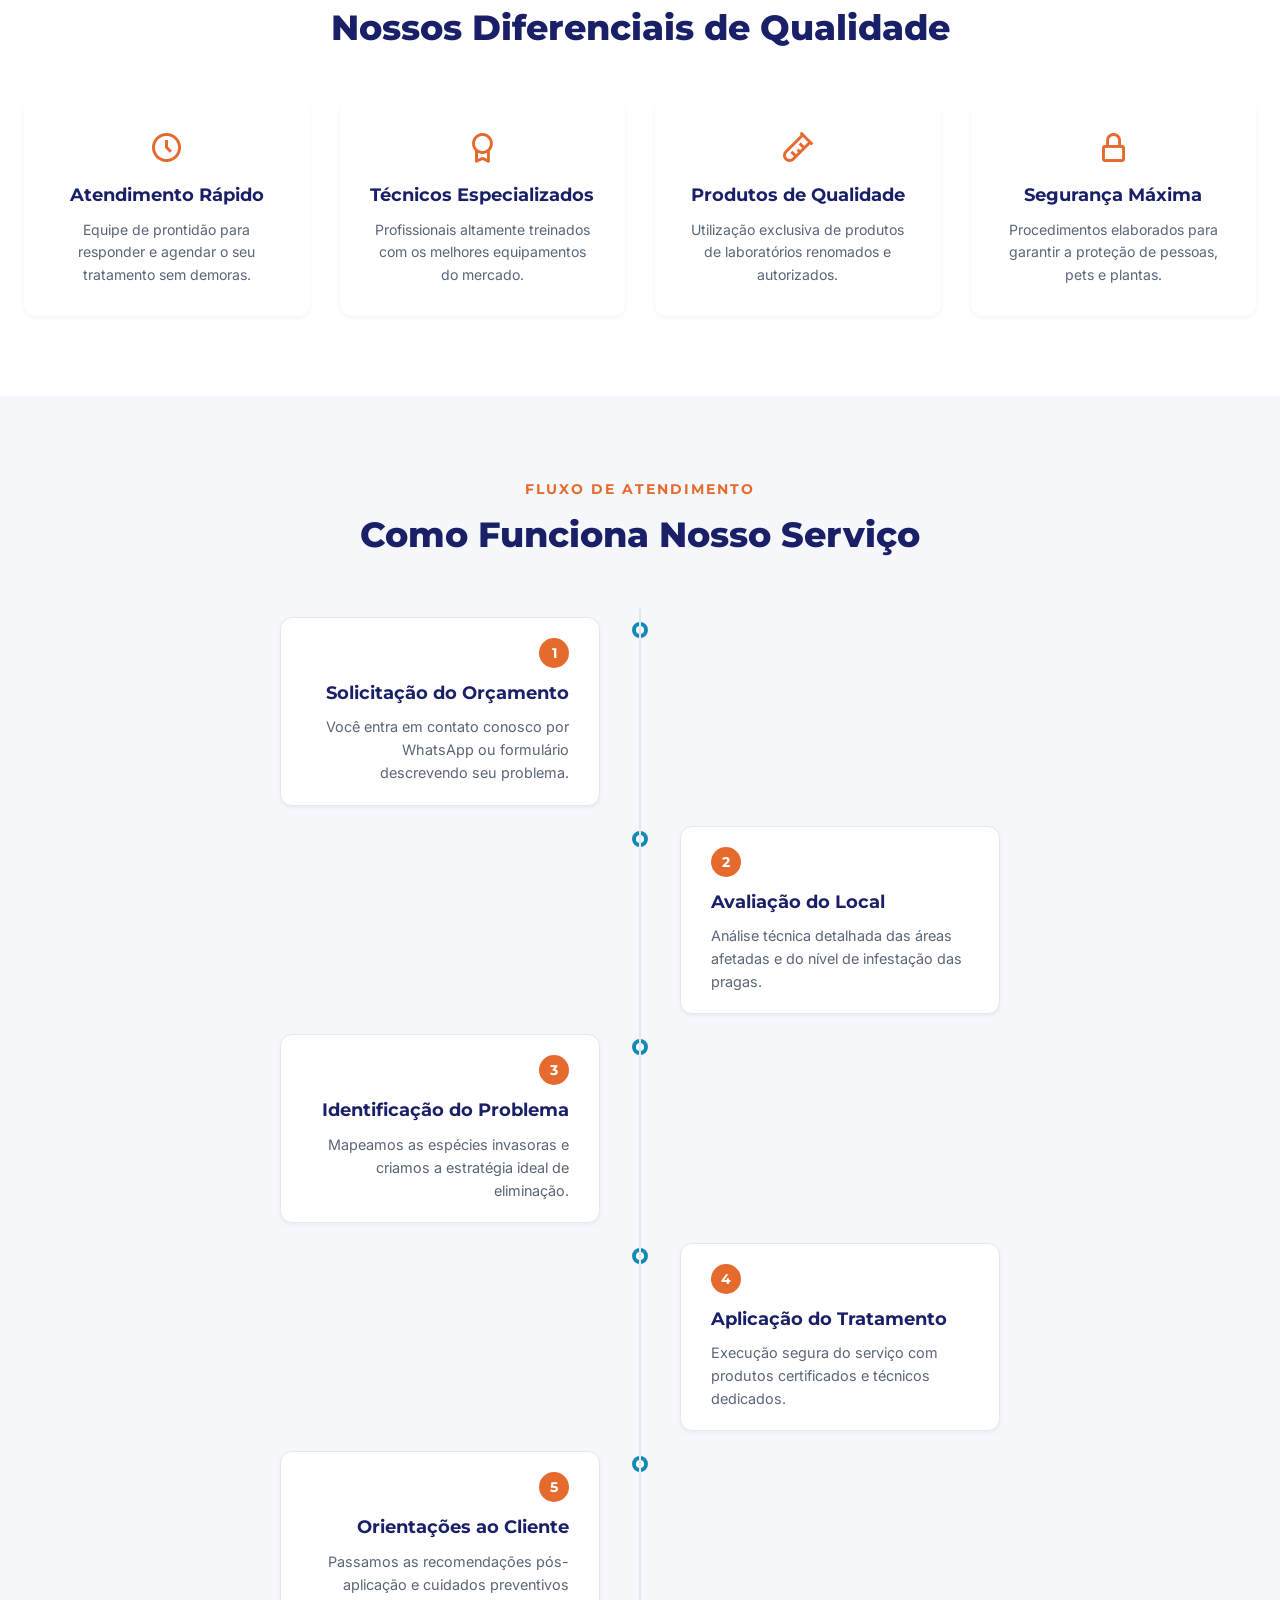
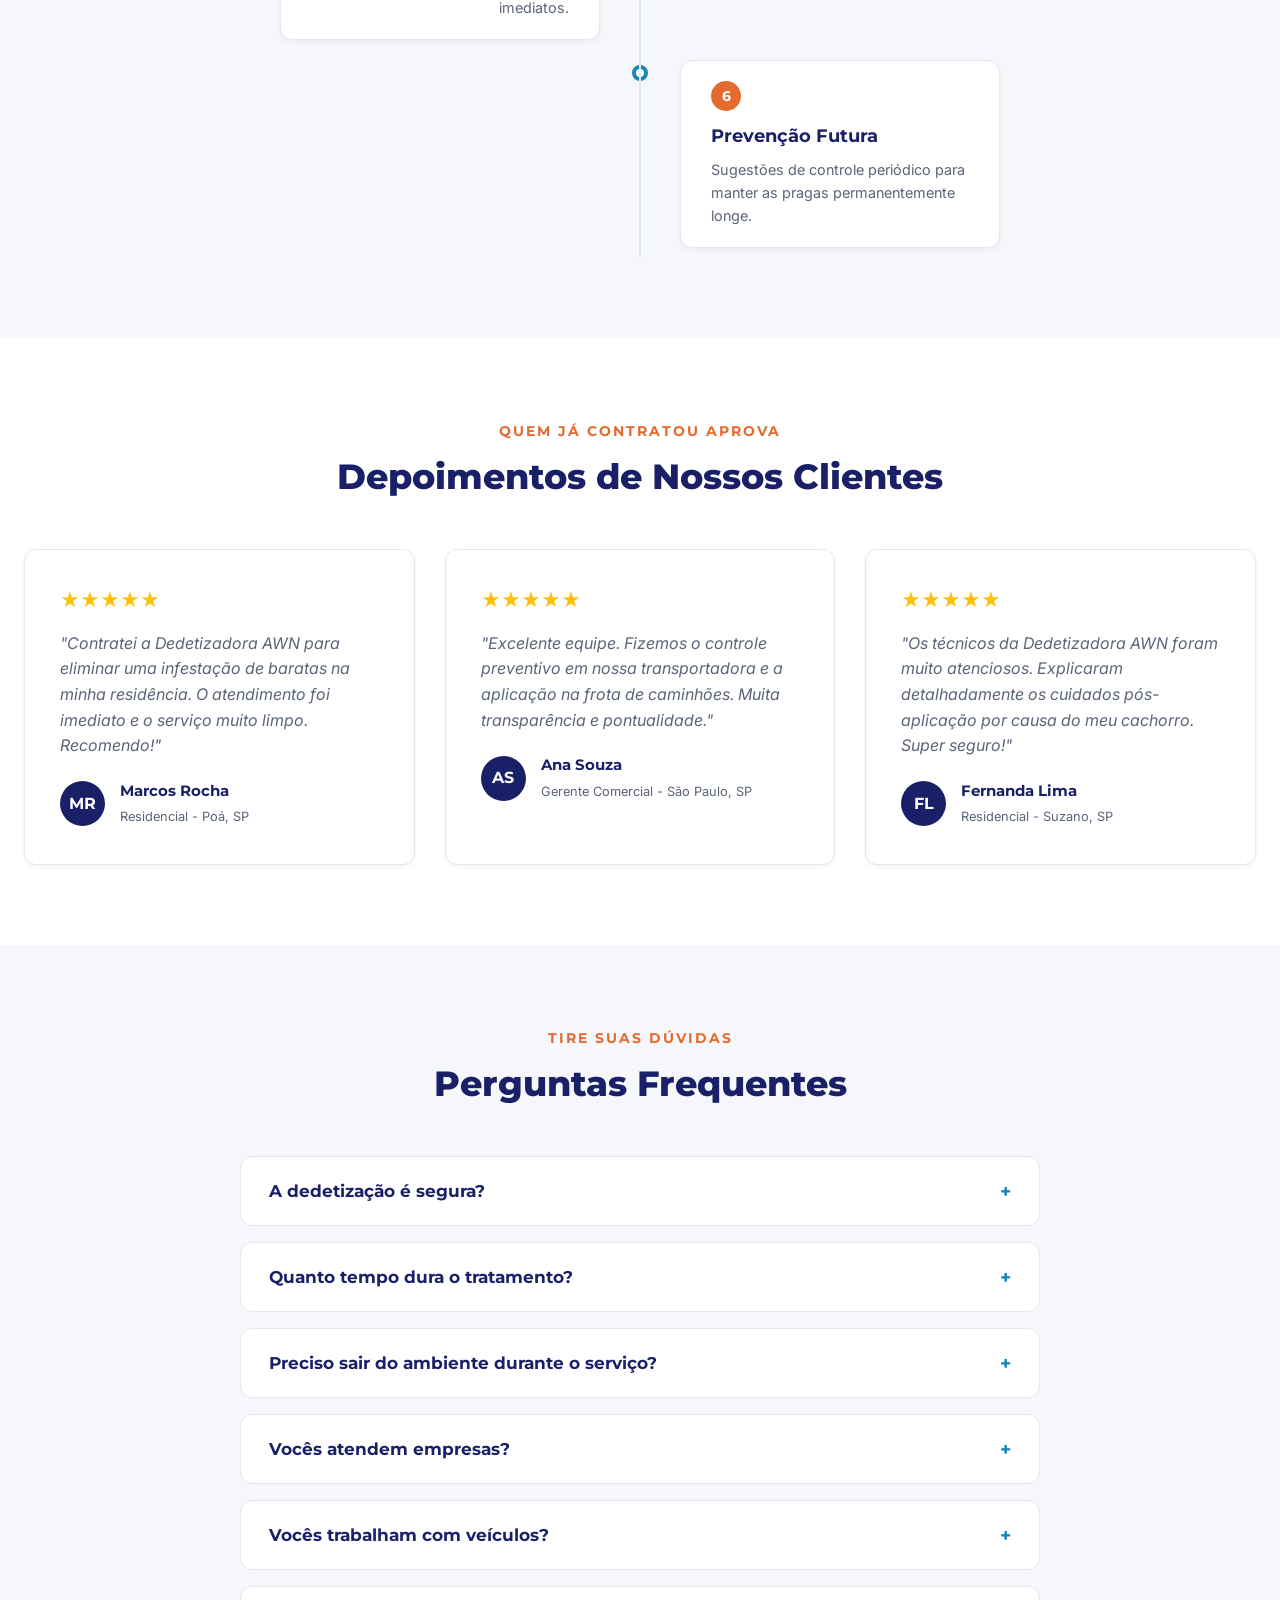
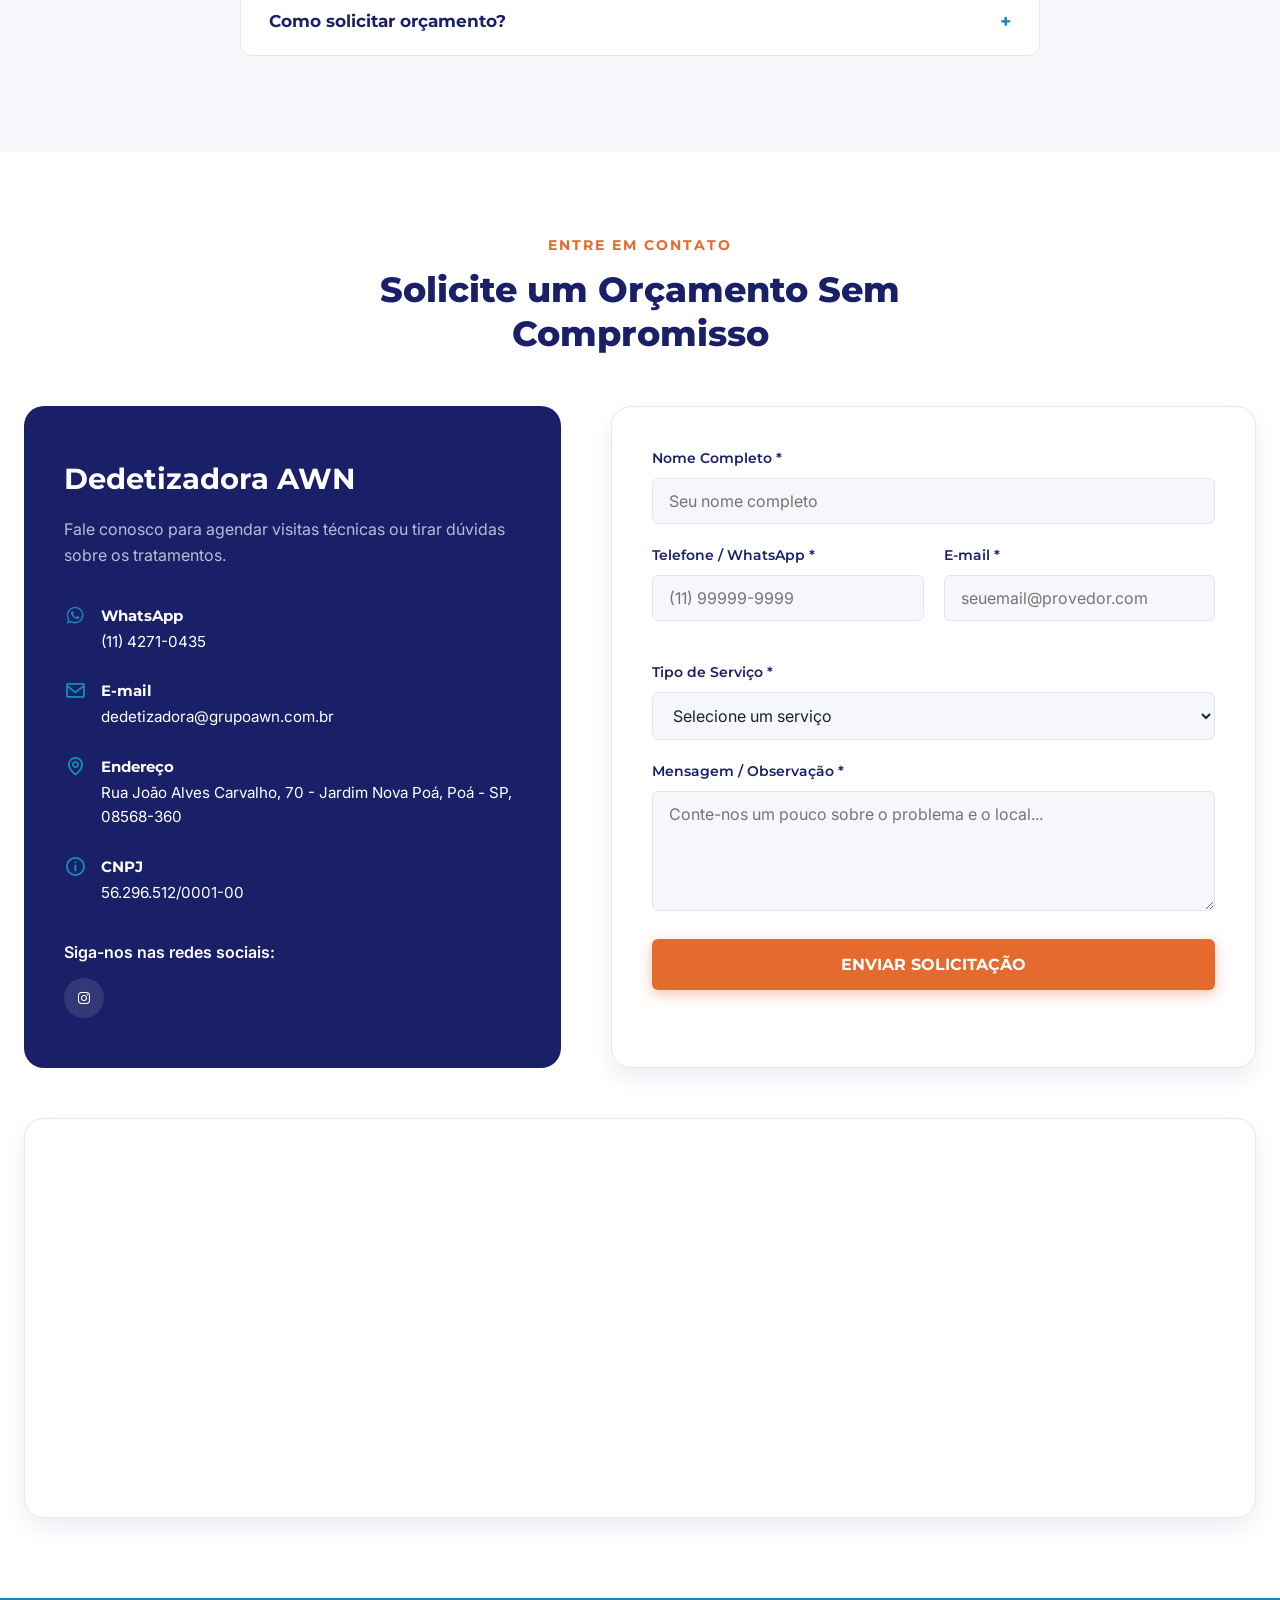
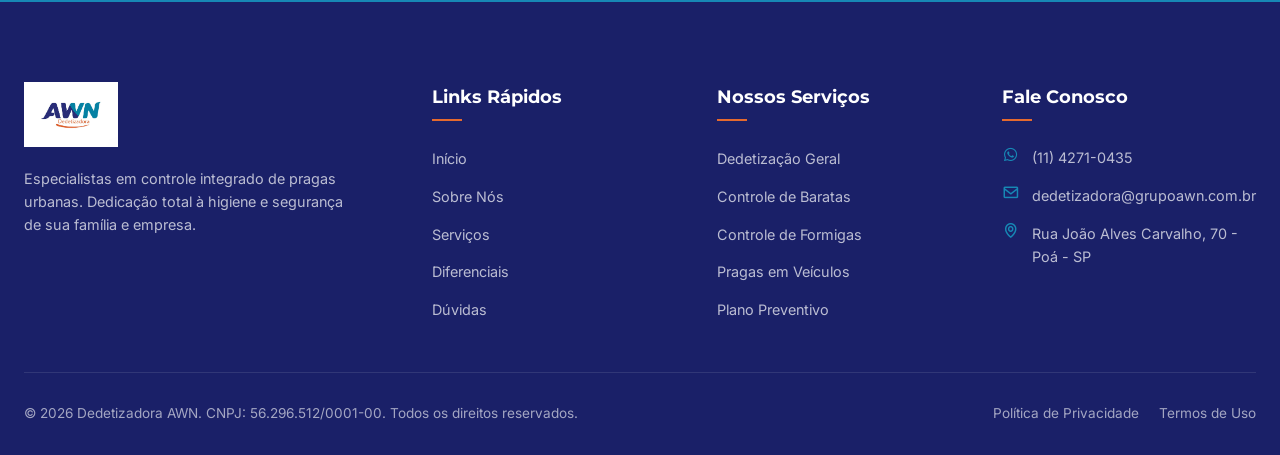
==== commit e8212962: "fix: atualizar fotos de formigas e baratas com links funcionais e representativos" ====
--- a/index.html
+++ b/index.html
@@ -222,7 +222,7 @@
 
         <!-- Controle de Baratas -->
         <div class="service-card" data-animate>
-          <img src="https://images.unsplash.com/photo-1587334206506-e17698f5a05e?auto=format&fit=crop&w=400&q=80" alt="Controle de Baratas" class="service-card-img" loading="lazy">
+          <img src="https://images.unsplash.com/photo-1584622781564-1d987f7333c1?auto=format&fit=crop&w=400&q=80" alt="Dedetização de Baratas na Cozinha" class="service-card-img" loading="lazy">
           <div class="service-icon-box">
             <i class="bx bx-bug"></i>
           </div>
@@ -233,7 +233,7 @@
 
         <!-- Controle de Formigas -->
         <div class="service-card" data-animate>
-          <img src="https://images.unsplash.com/photo-1596755094514-f87e34085b2c?auto=format&fit=crop&w=400&q=80" alt="Controle de Formigas" class="service-card-img" loading="lazy">
+          <img src="https://images.unsplash.com/photo-1589926359943-343f441275c1?auto=format&fit=crop&w=400&q=80" alt="Controle de Formigas" class="service-card-img" loading="lazy">
           <div class="service-icon-box">
             <i class="bx bx-hive"></i>
           </div>
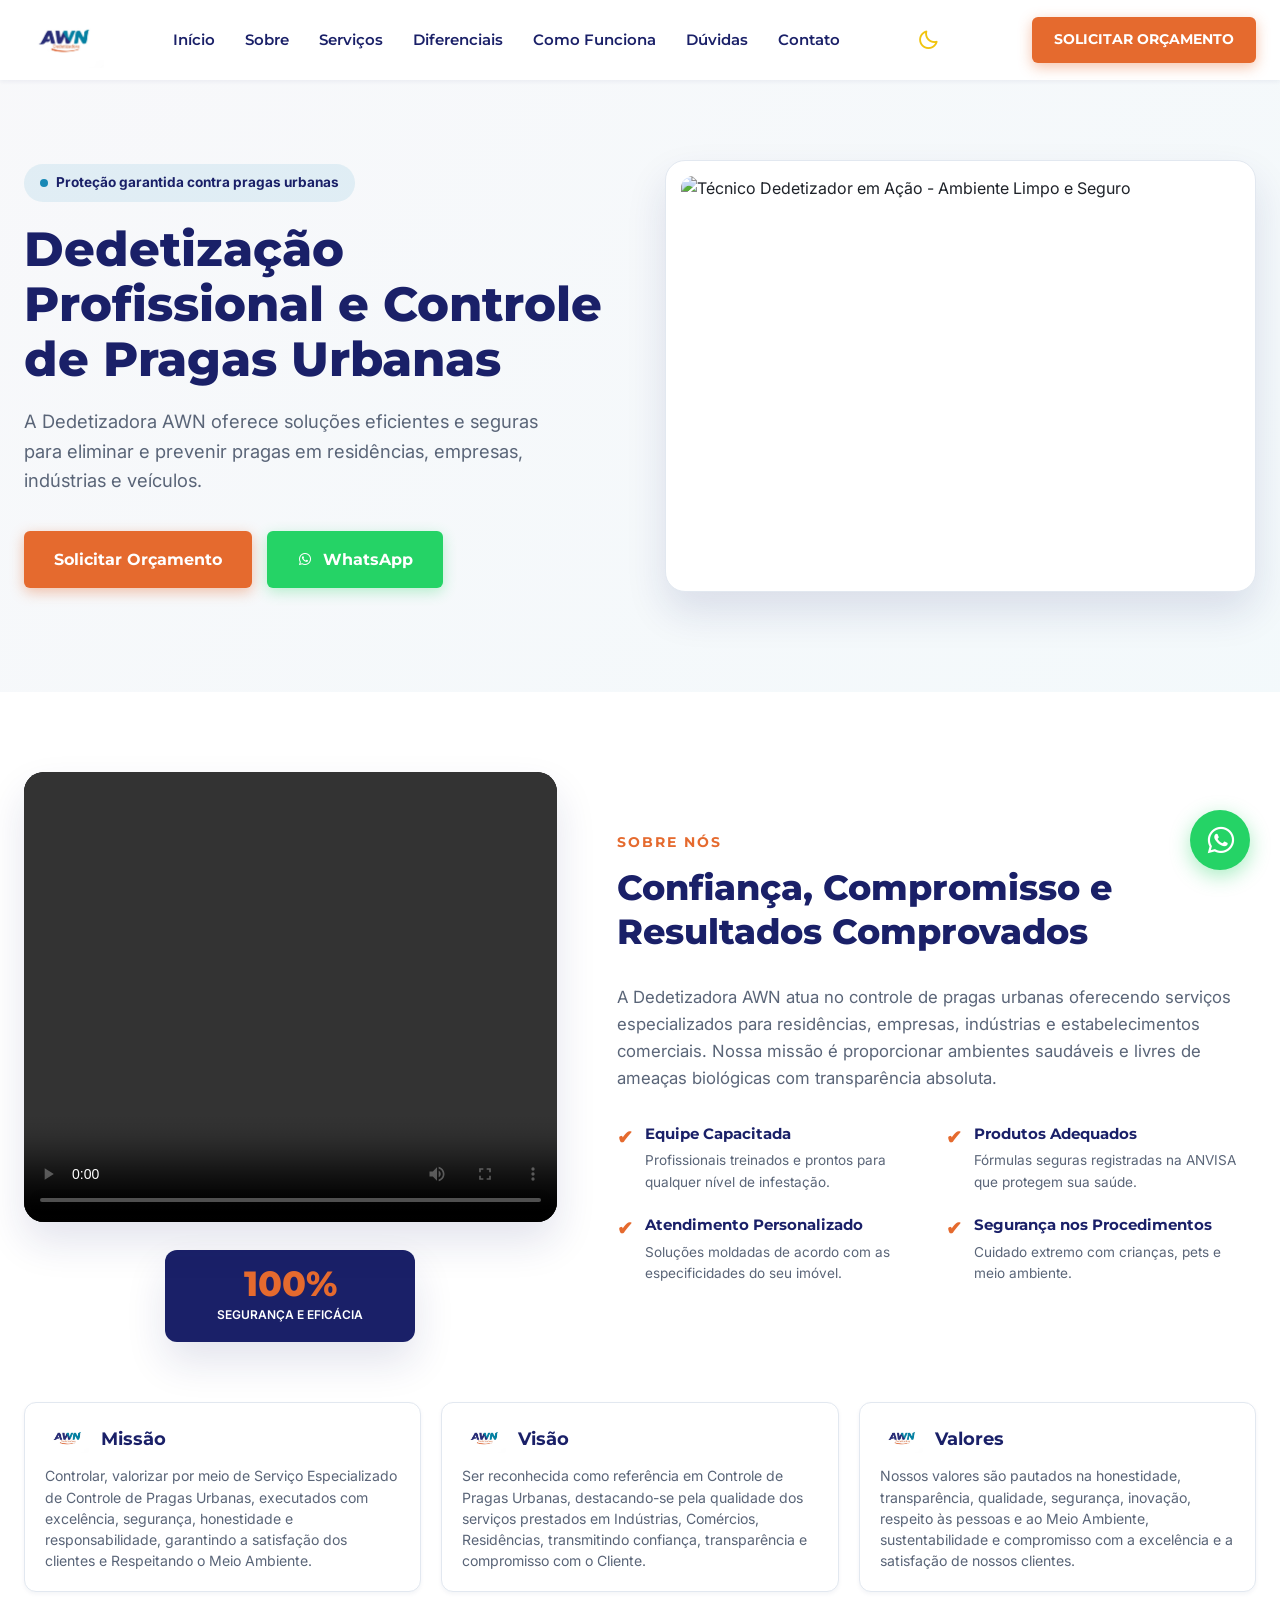
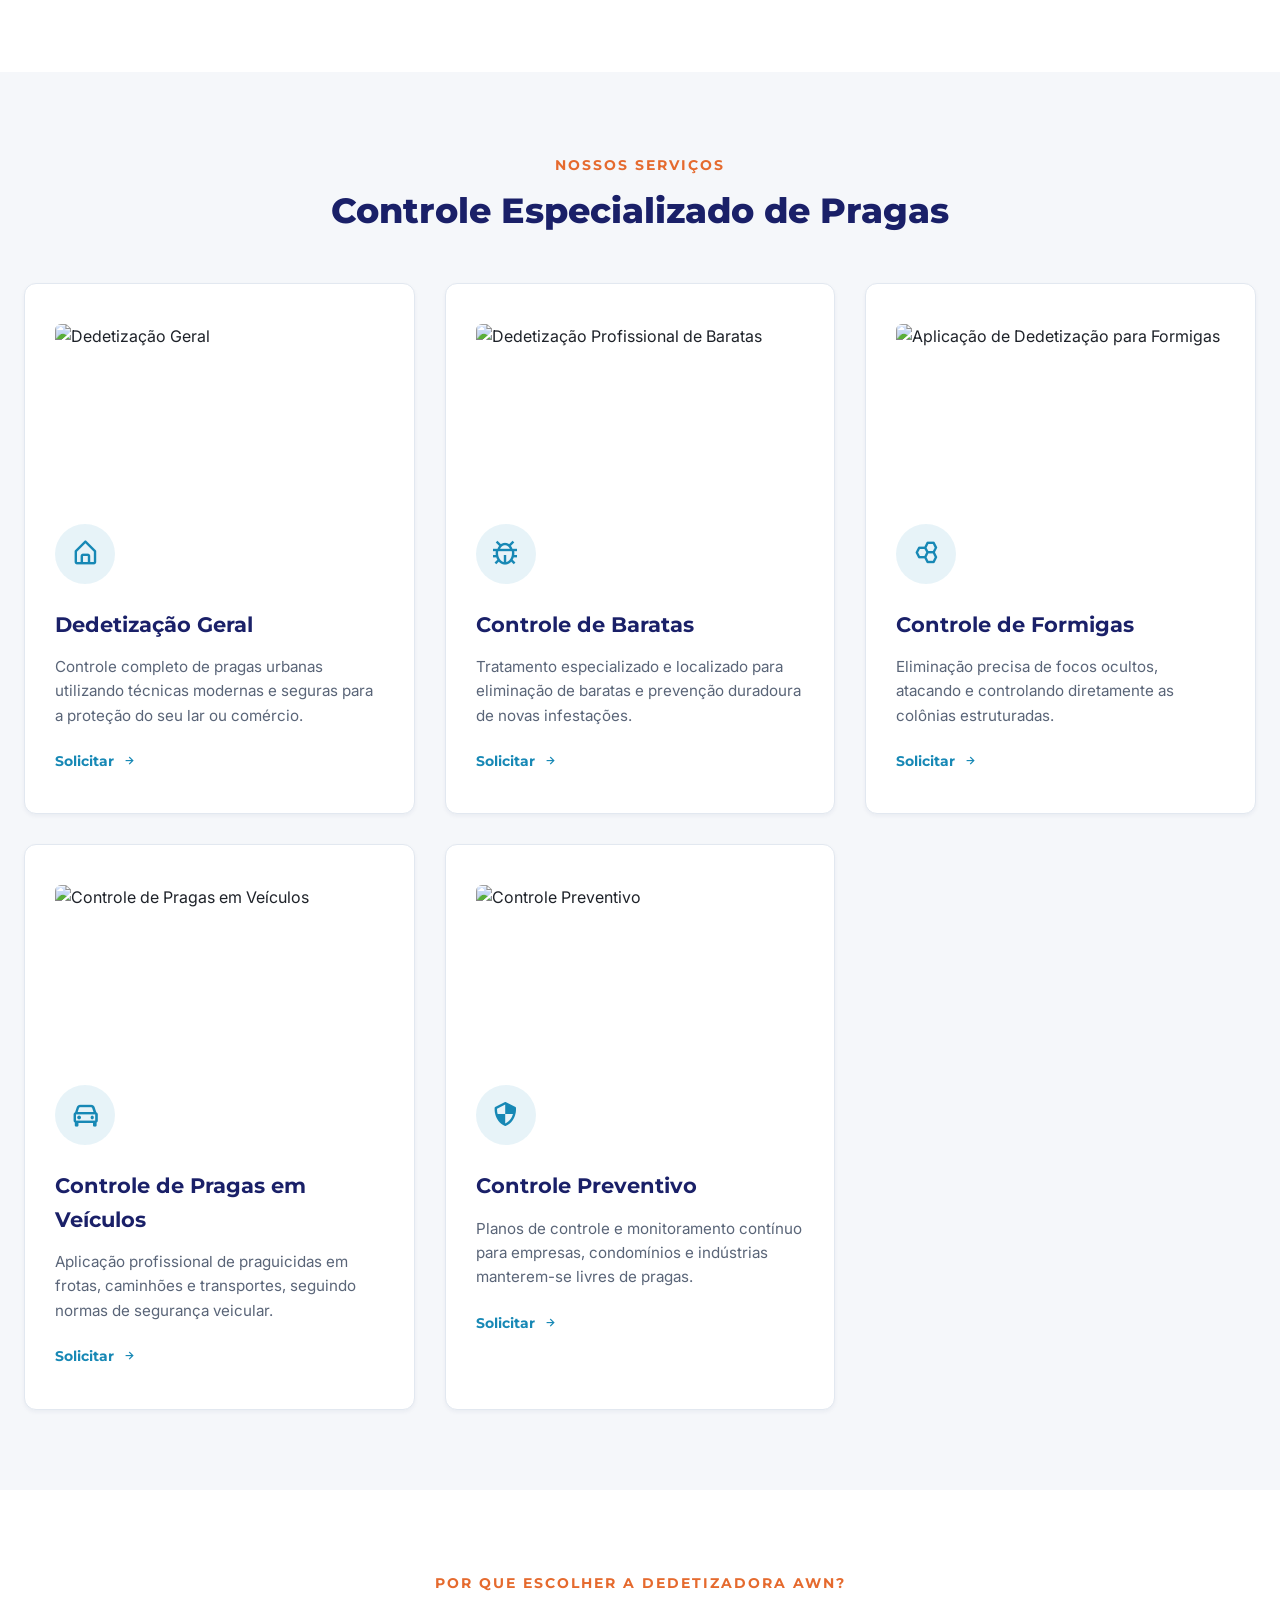
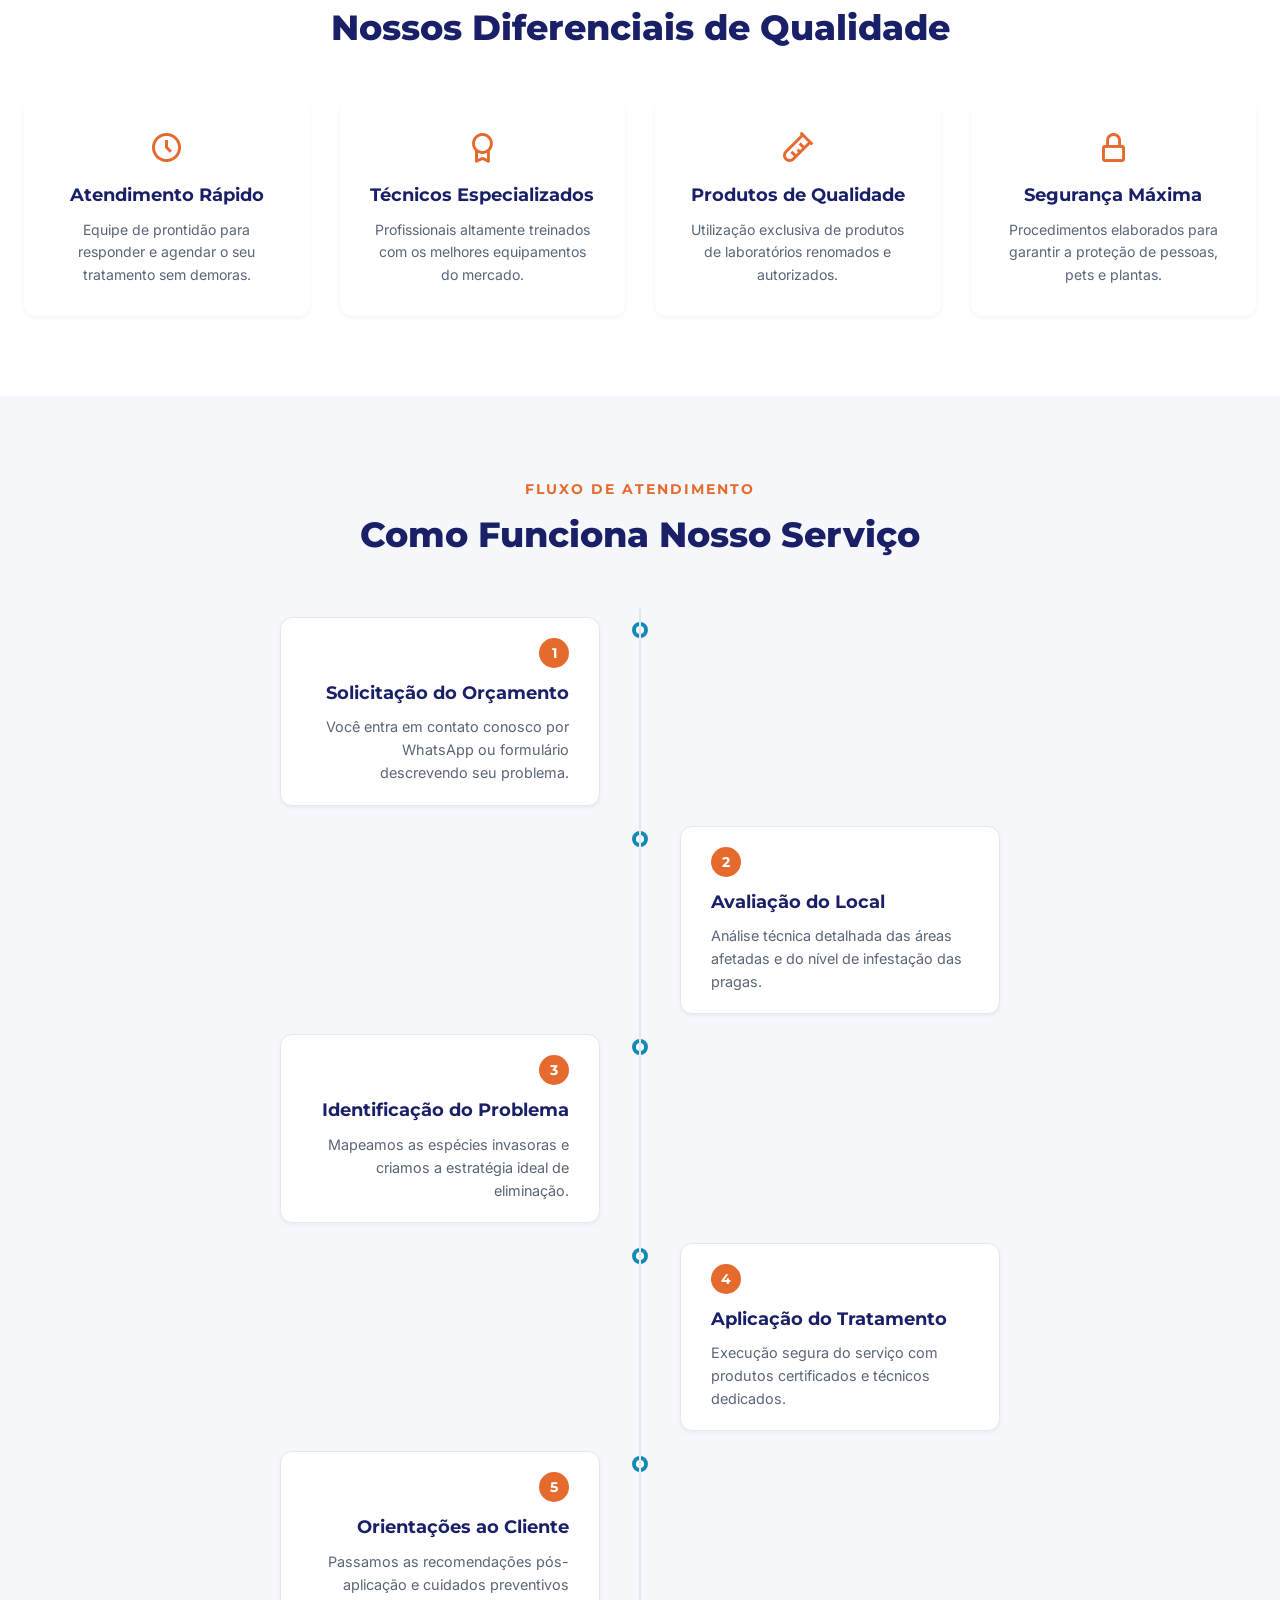
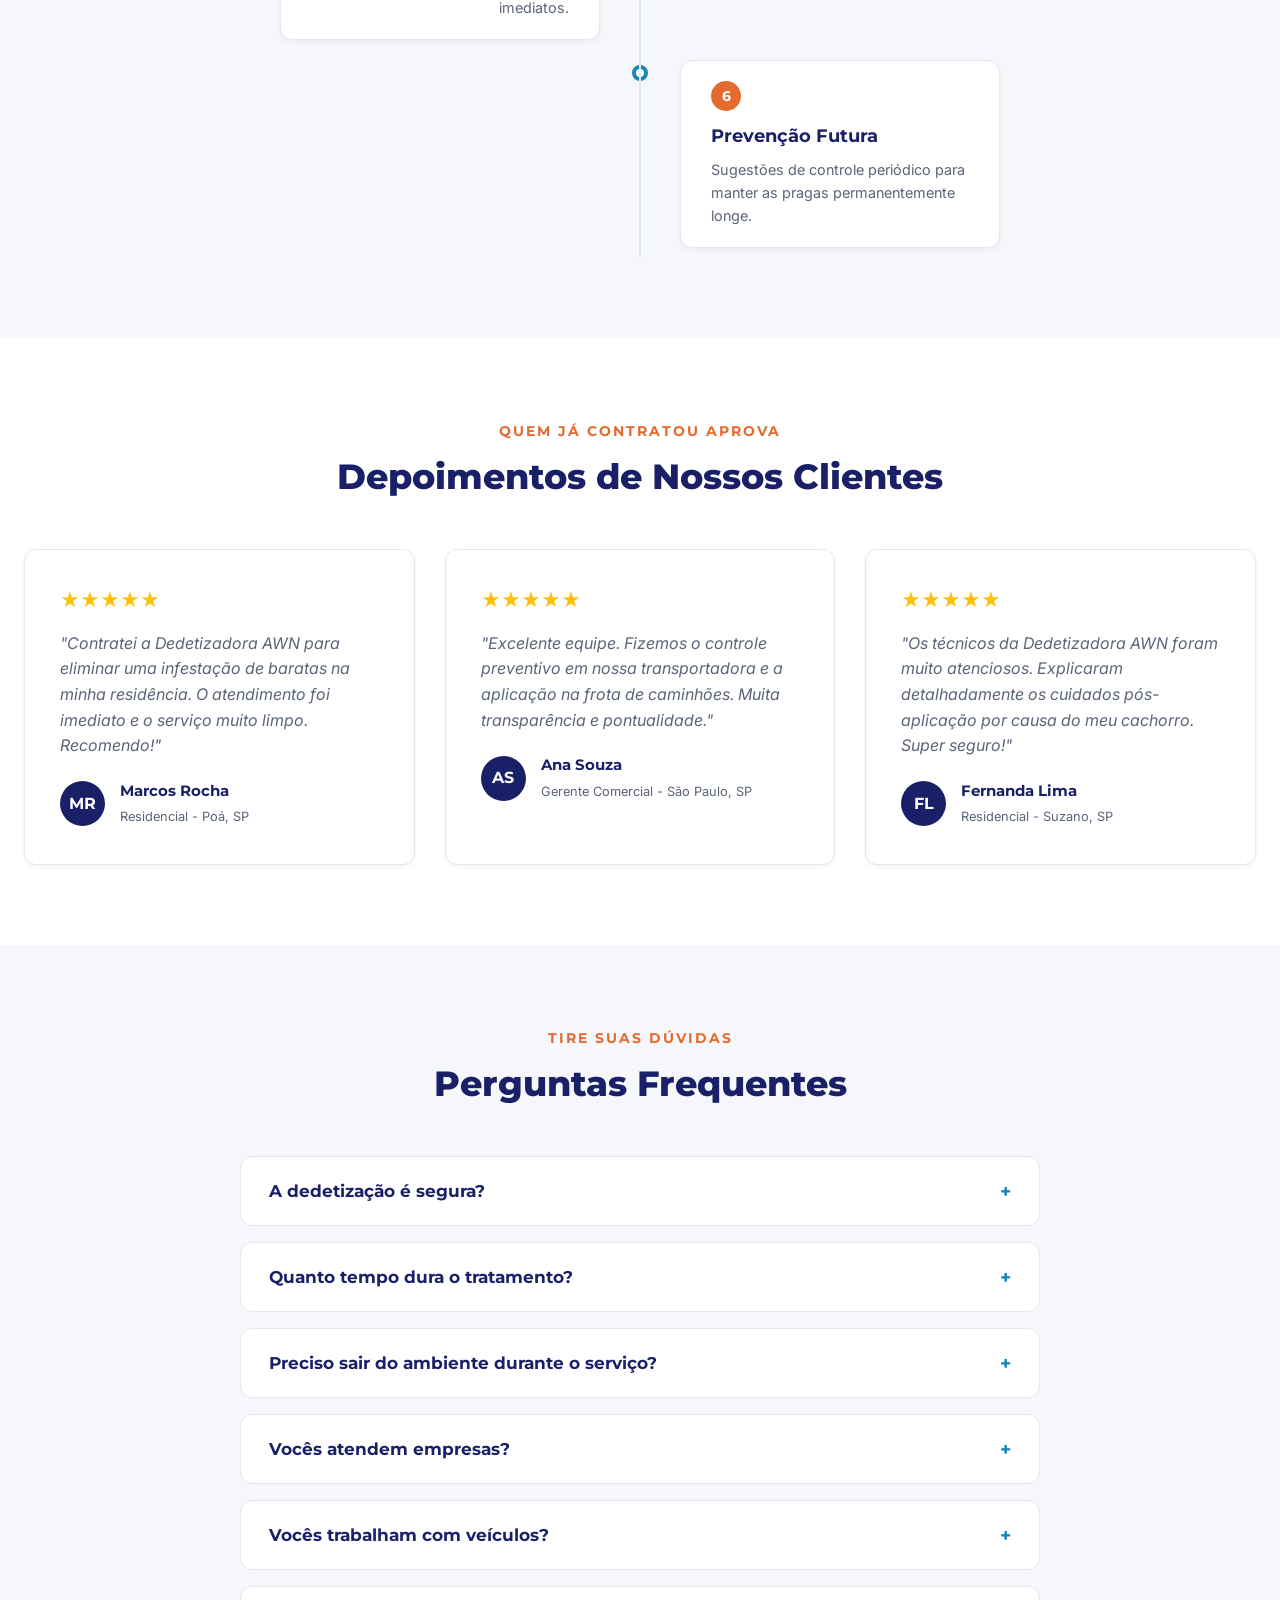
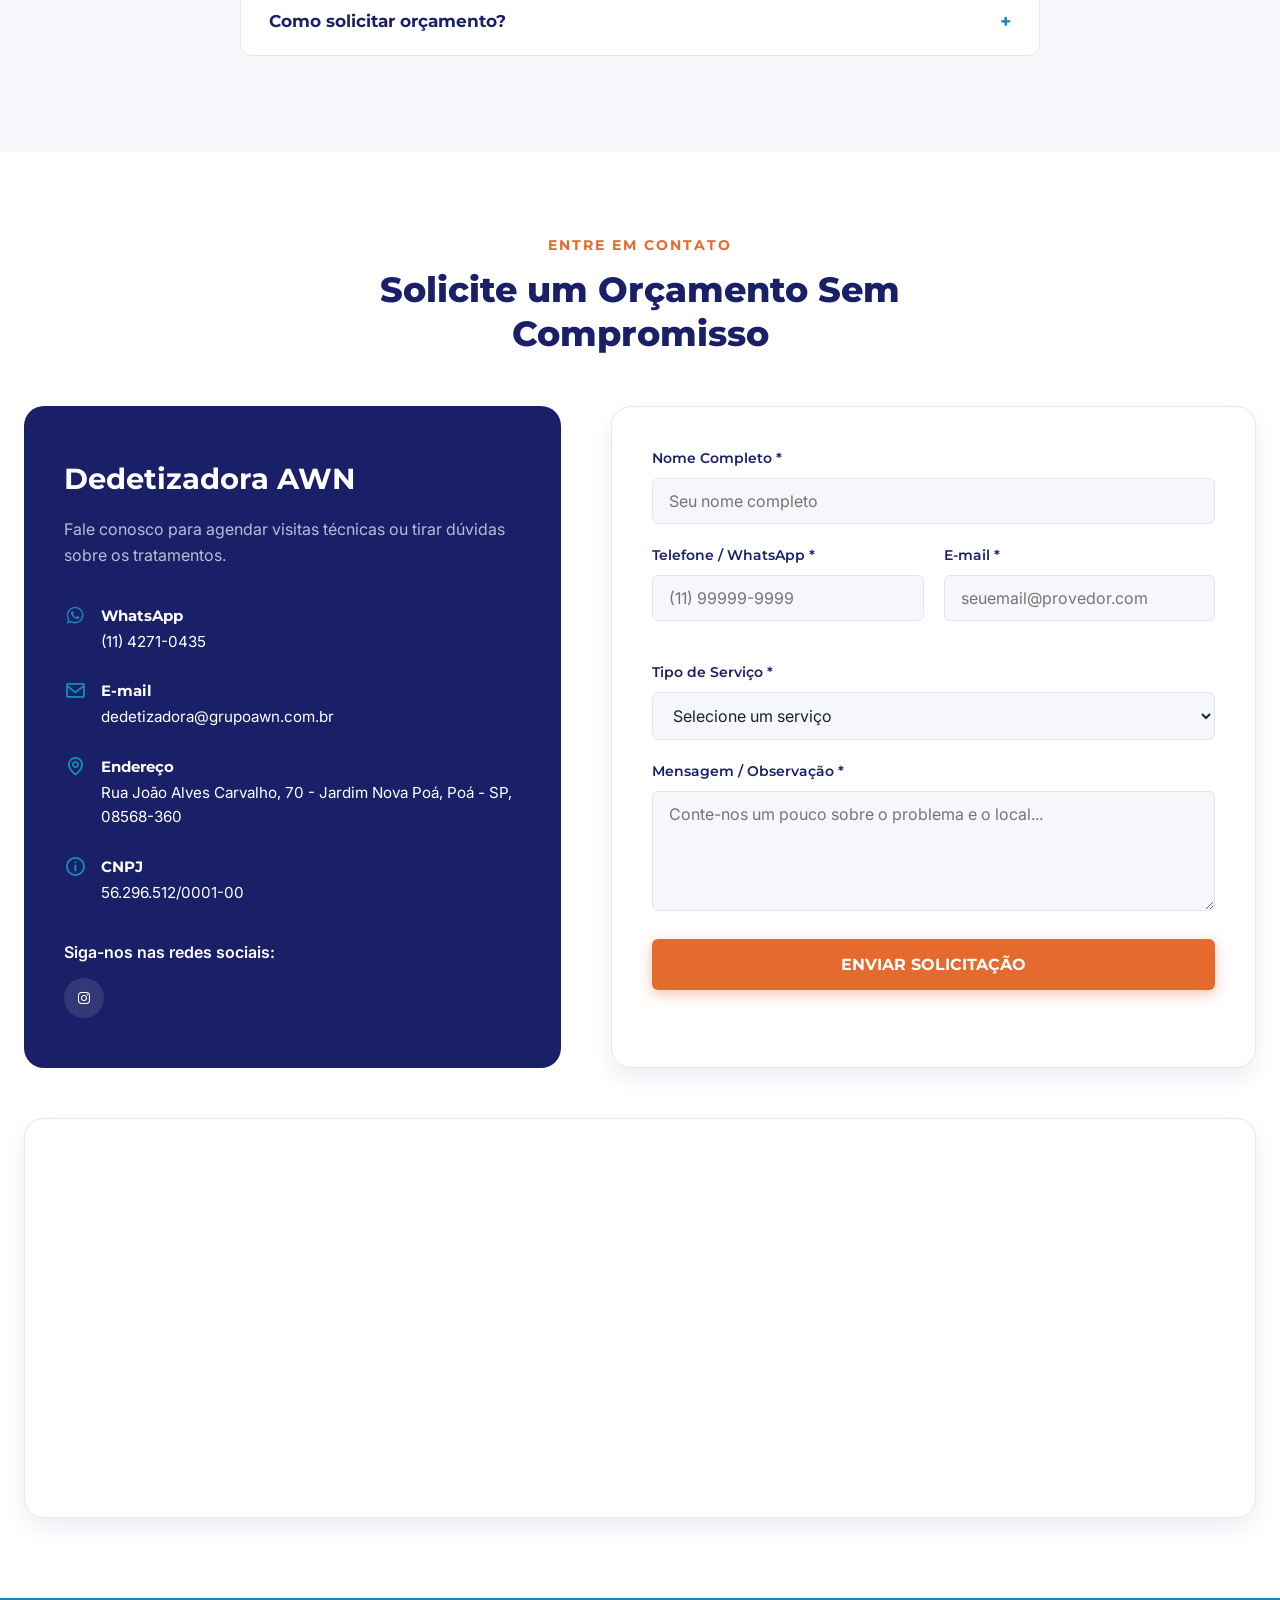
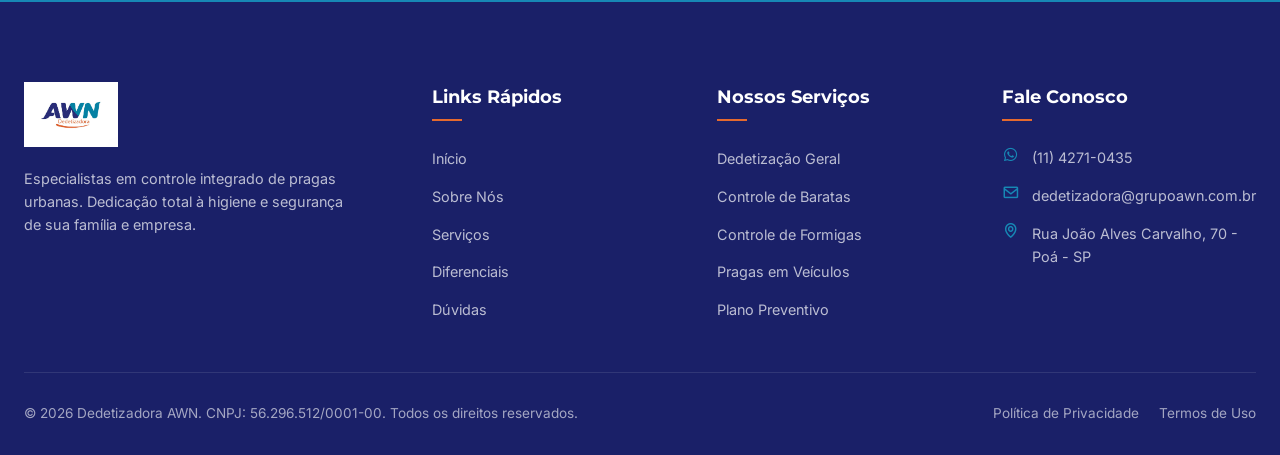
==== commit 9c06fef2: "fix: usar fotos de dedetizacao ativa para baratas e formigas" ====
--- a/index.html
+++ b/index.html
@@ -222,7 +222,7 @@
 
         <!-- Controle de Baratas -->
         <div class="service-card" data-animate>
-          <img src="https://images.unsplash.com/photo-1584622781564-1d987f7333c1?auto=format&fit=crop&w=400&q=80" alt="Dedetização de Baratas na Cozinha" class="service-card-img" loading="lazy">
+          <img src="https://images.unsplash.com/photo-1581578731548-c64695cc6952?auto=format&fit=crop&w=400&q=80" alt="Dedetização Profissional de Baratas" class="service-card-img" loading="lazy">
           <div class="service-icon-box">
             <i class="bx bx-bug"></i>
           </div>
@@ -233,7 +233,7 @@
 
         <!-- Controle de Formigas -->
         <div class="service-card" data-animate>
-          <img src="https://images.unsplash.com/photo-1589926359943-343f441275c1?auto=format&fit=crop&w=400&q=80" alt="Controle de Formigas" class="service-card-img" loading="lazy">
+          <img src="https://images.unsplash.com/photo-1584622650111-993a426fbf0a?auto=format&fit=crop&w=400&q=80" alt="Aplicação de Dedetização para Formigas" class="service-card-img" loading="lazy">
           <div class="service-icon-box">
             <i class="bx bx-hive"></i>
           </div>
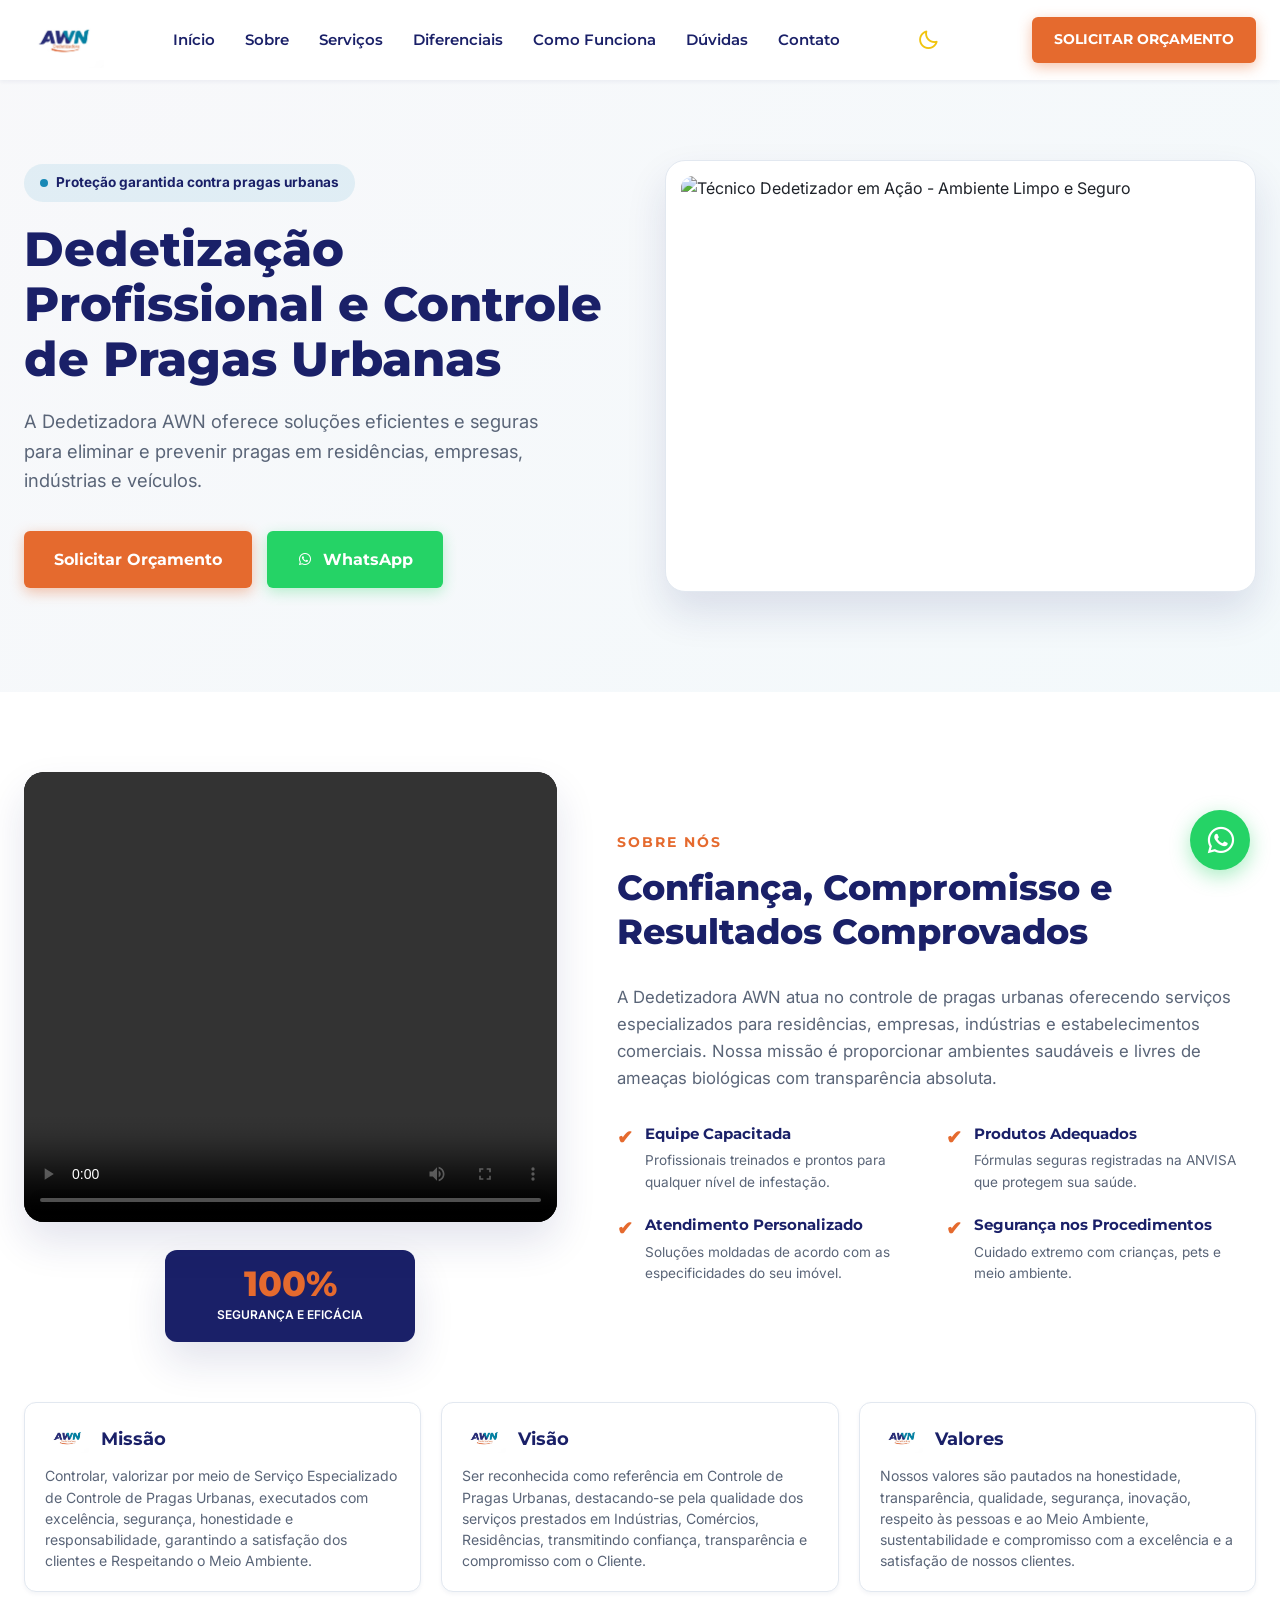
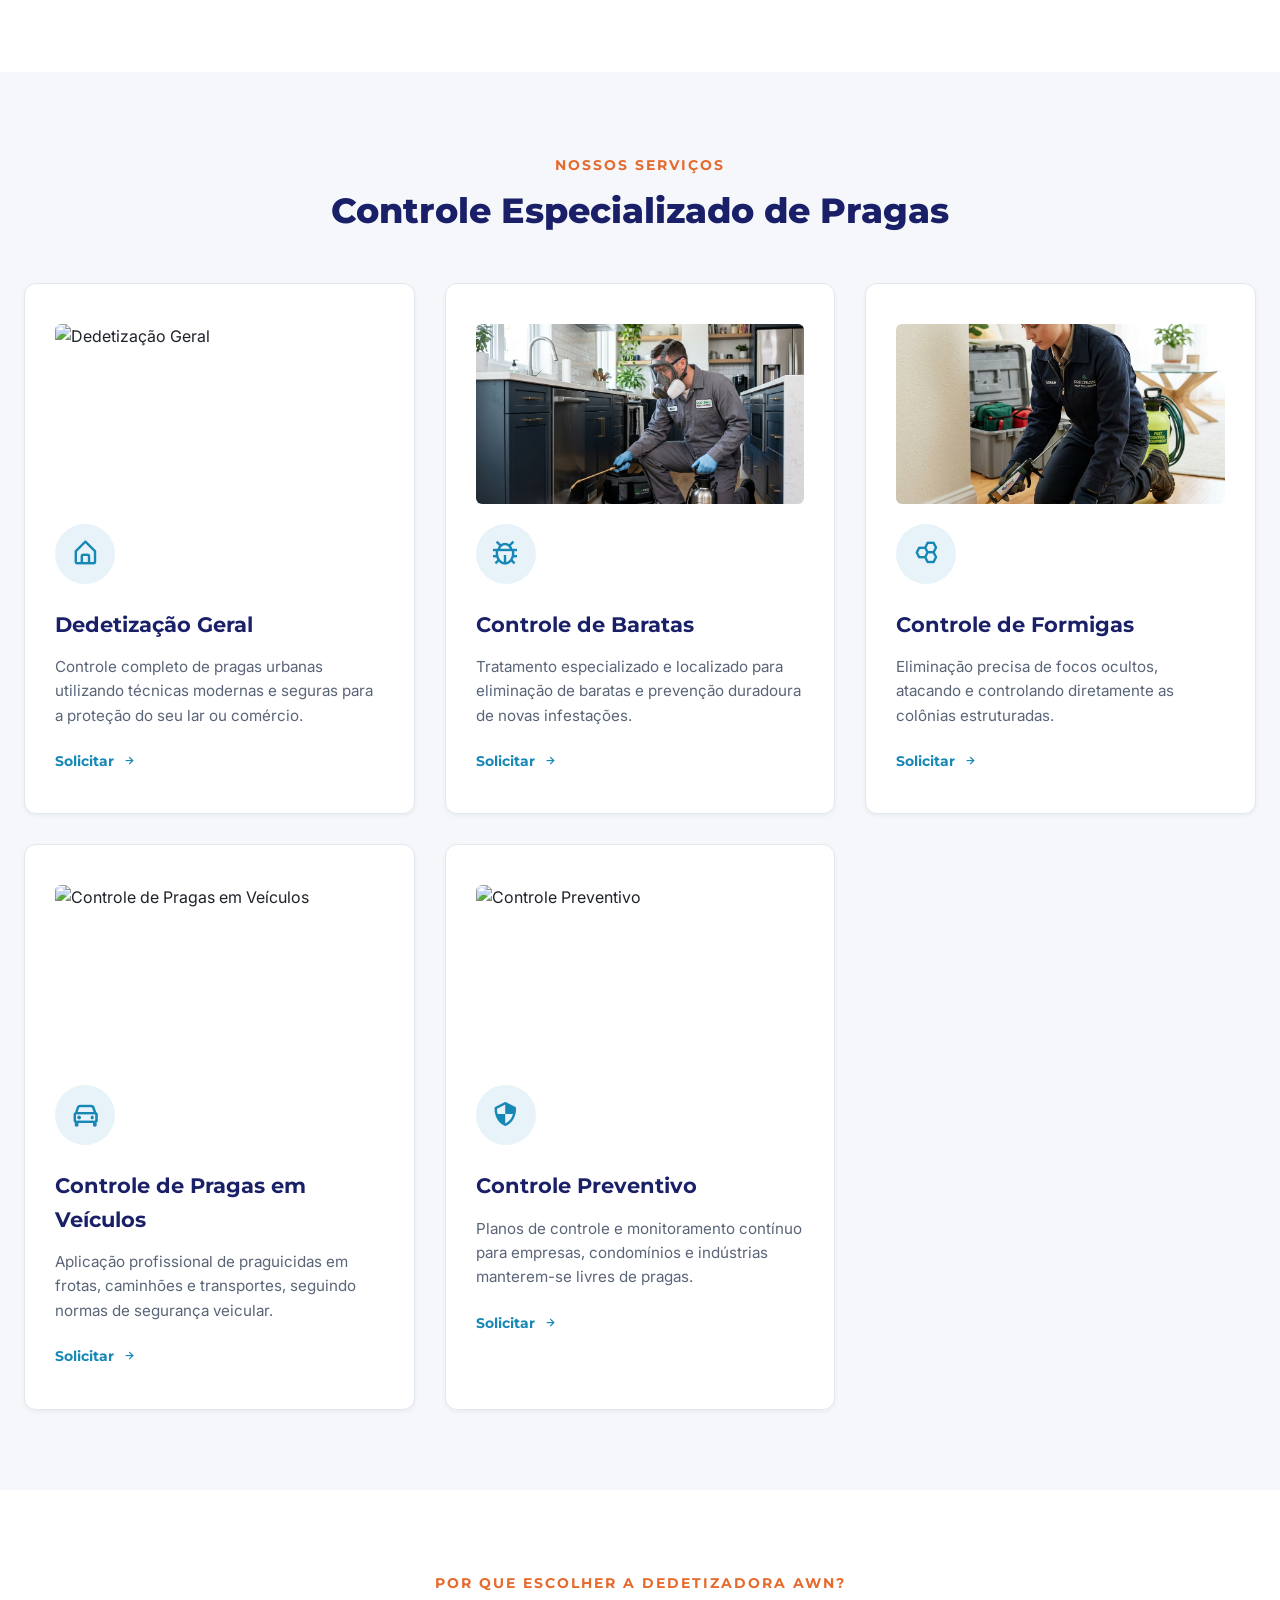
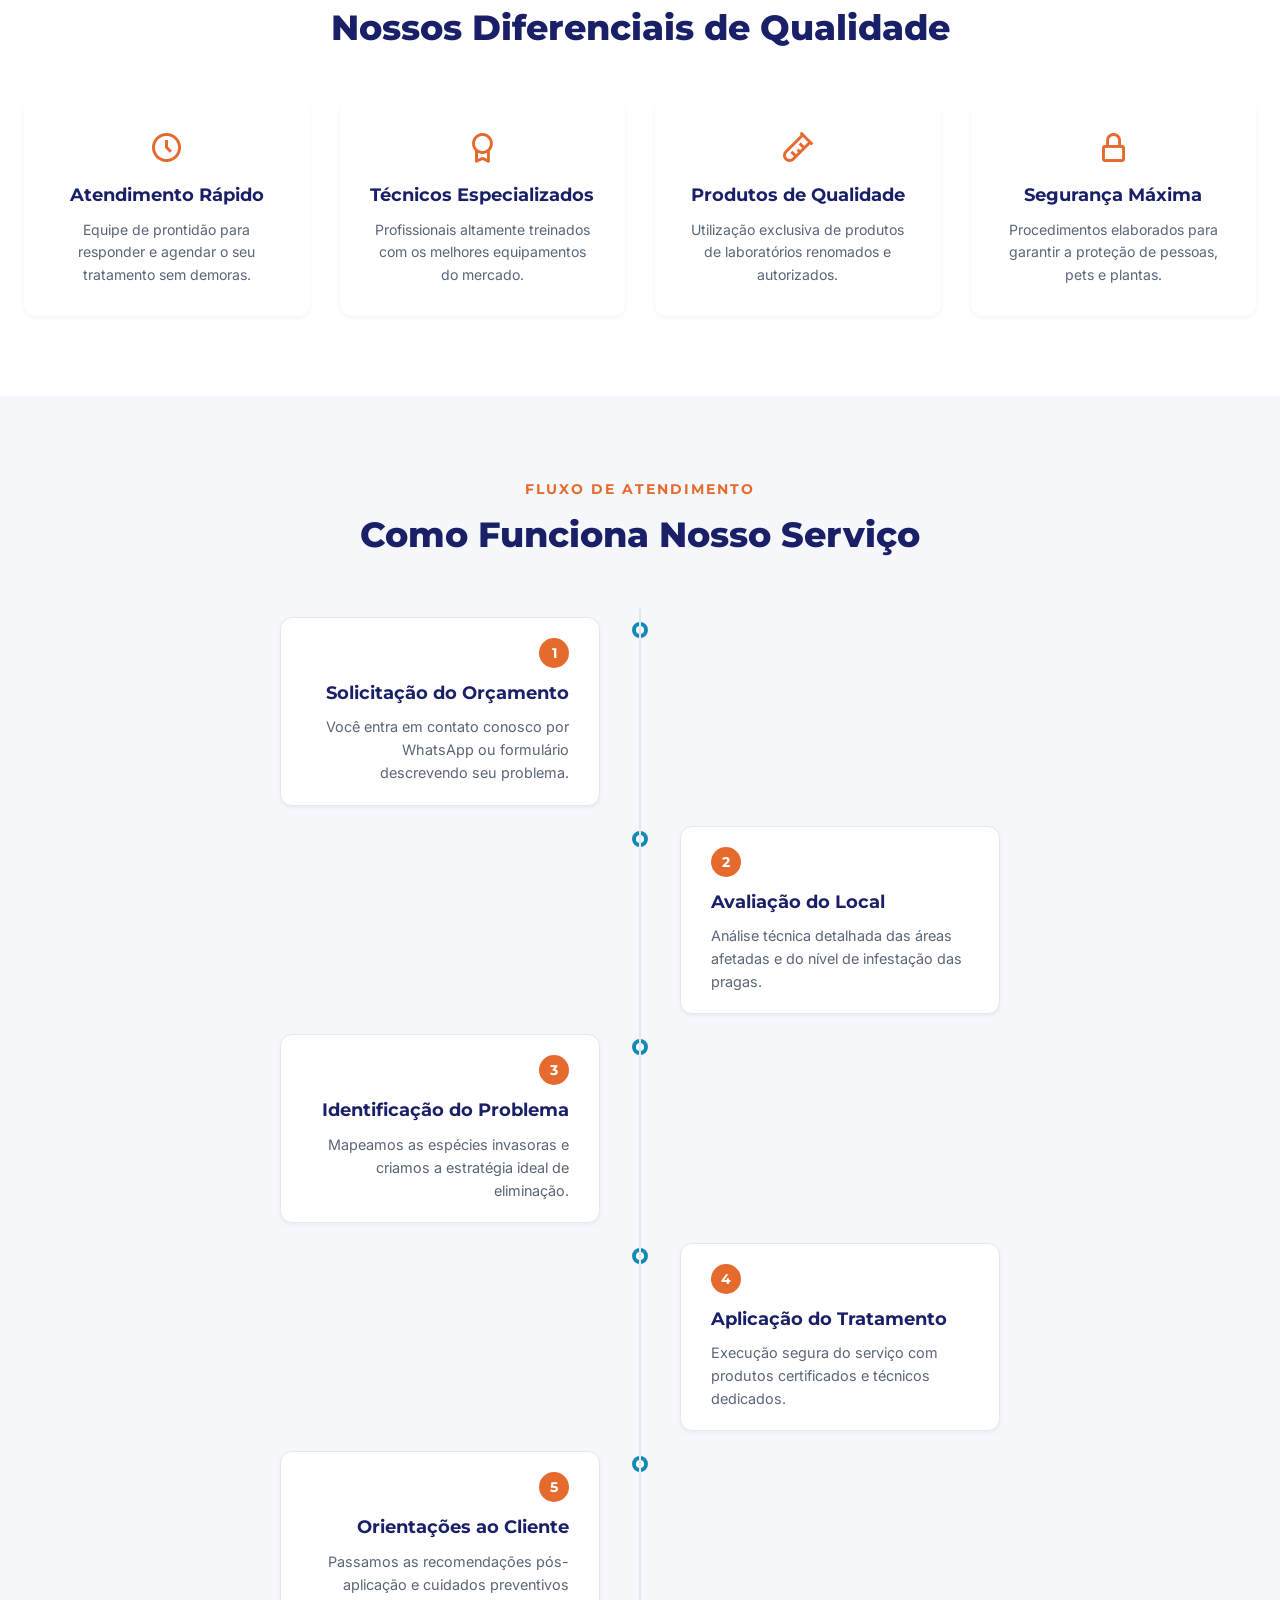
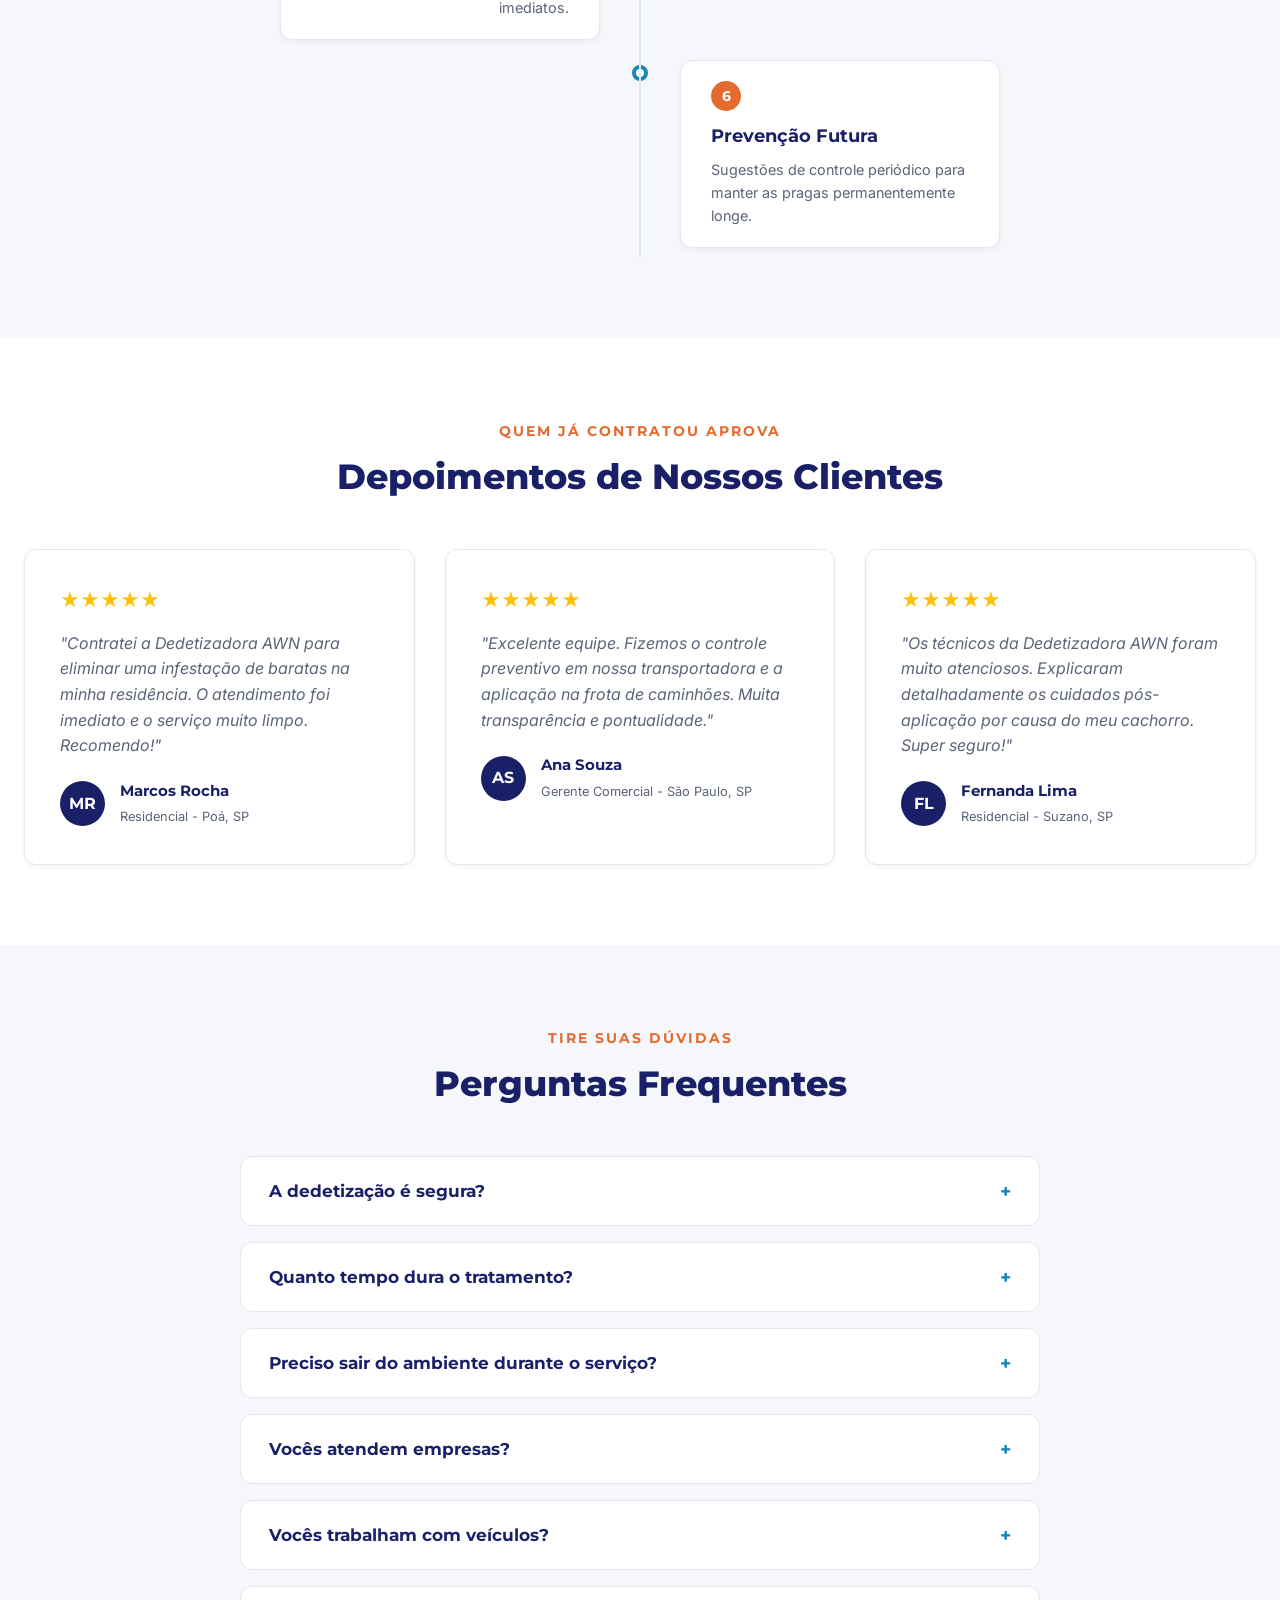
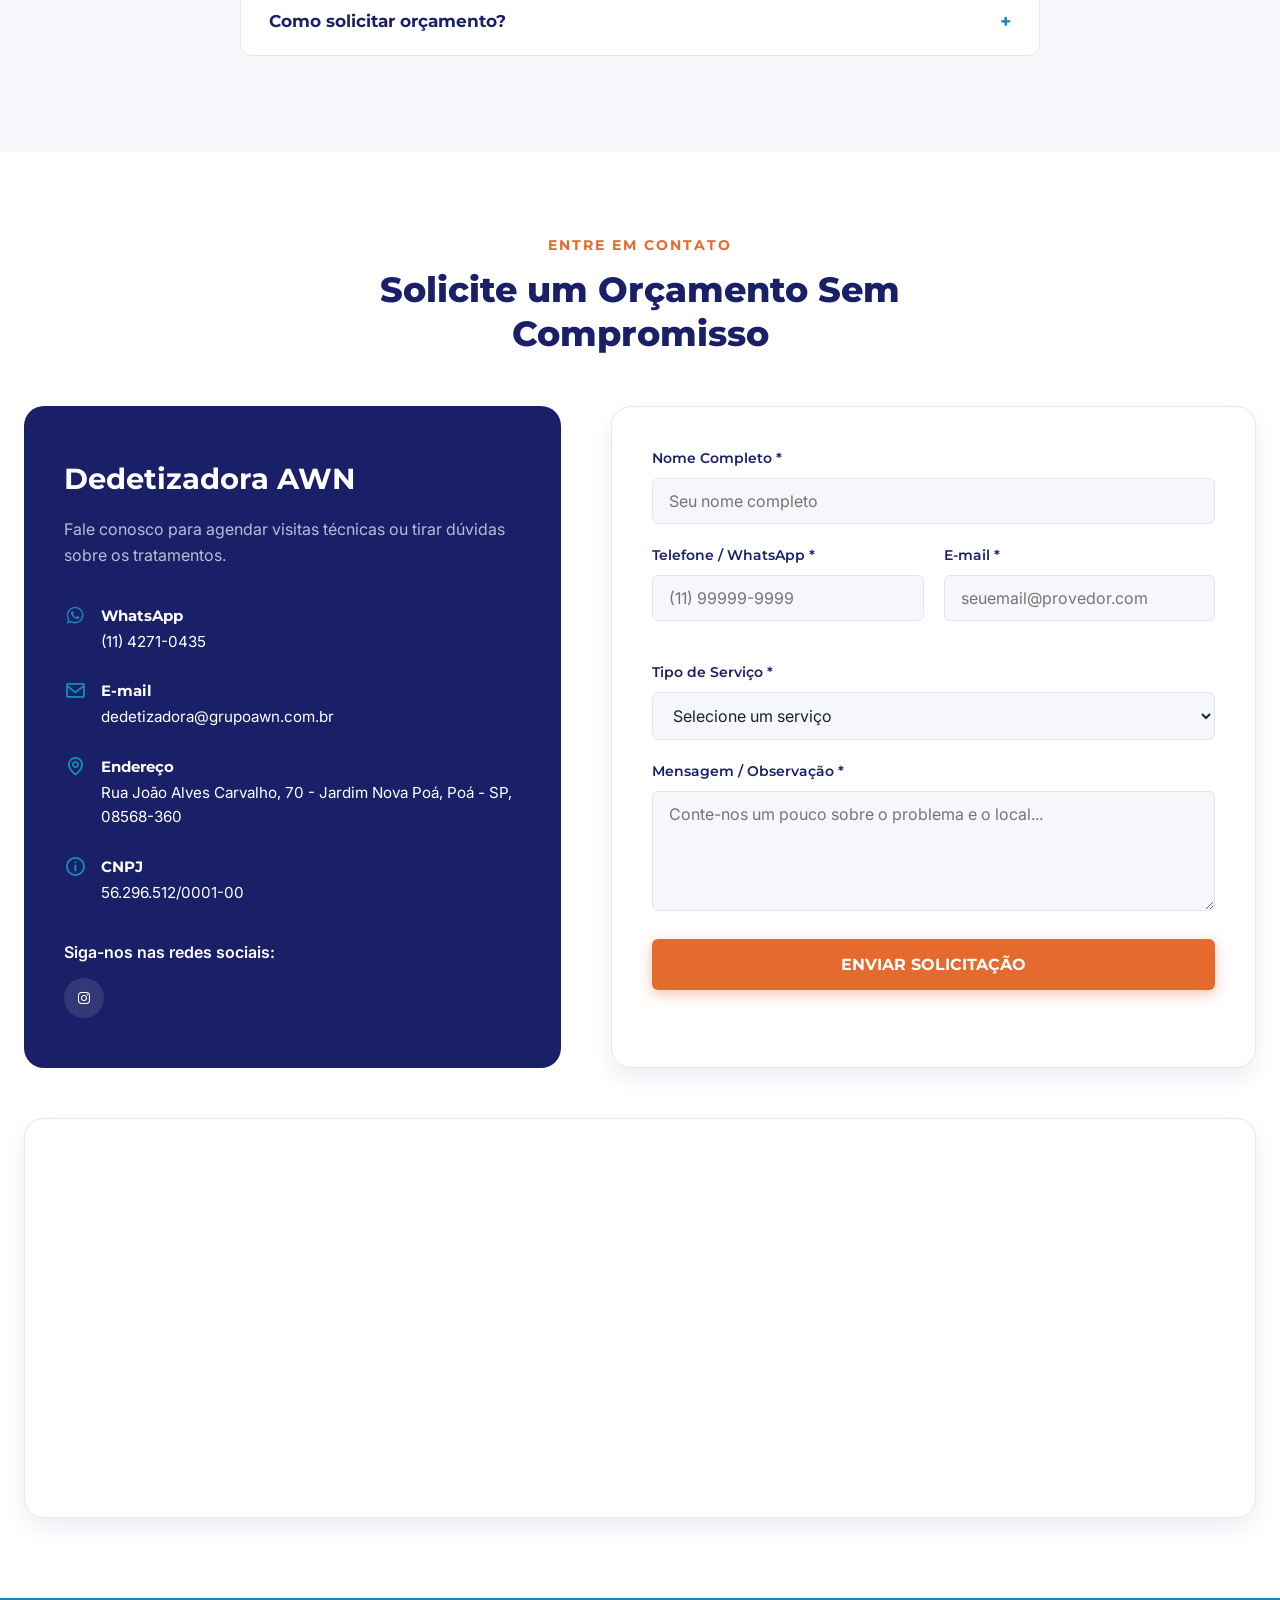
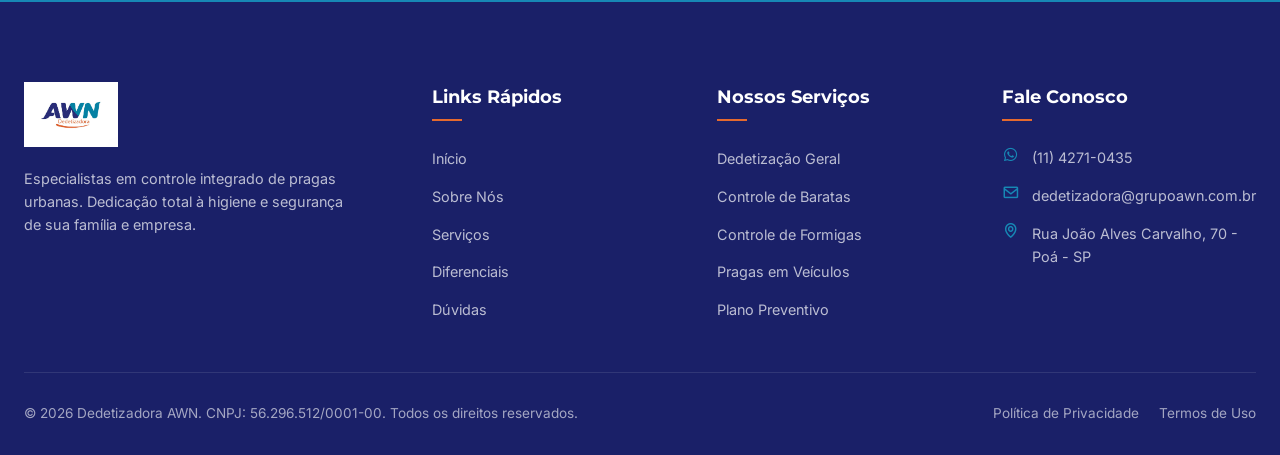
==== commit be258872: "fix: usar imagens geradas personalizadas de dedetizacao de baratas e formigas" ====
--- a/index.html
+++ b/index.html
@@ -222,7 +222,7 @@
 
         <!-- Controle de Baratas -->
         <div class="service-card" data-animate>
-          <img src="https://images.unsplash.com/photo-1581578731548-c64695cc6952?auto=format&fit=crop&w=400&q=80" alt="Dedetização Profissional de Baratas" class="service-card-img" loading="lazy">
+          <img src="assets/dedetizacao_baratas.png" alt="Dedetização Profissional de Baratas" class="service-card-img" loading="lazy">
           <div class="service-icon-box">
             <i class="bx bx-bug"></i>
           </div>
@@ -233,7 +233,7 @@
 
         <!-- Controle de Formigas -->
         <div class="service-card" data-animate>
-          <img src="https://images.unsplash.com/photo-1584622650111-993a426fbf0a?auto=format&fit=crop&w=400&q=80" alt="Aplicação de Dedetização para Formigas" class="service-card-img" loading="lazy">
+          <img src="assets/dedetizacao_formigas.png" alt="Aplicação de Dedetização para Formigas" class="service-card-img" loading="lazy">
           <div class="service-icon-box">
             <i class="bx bx-hive"></i>
           </div>
